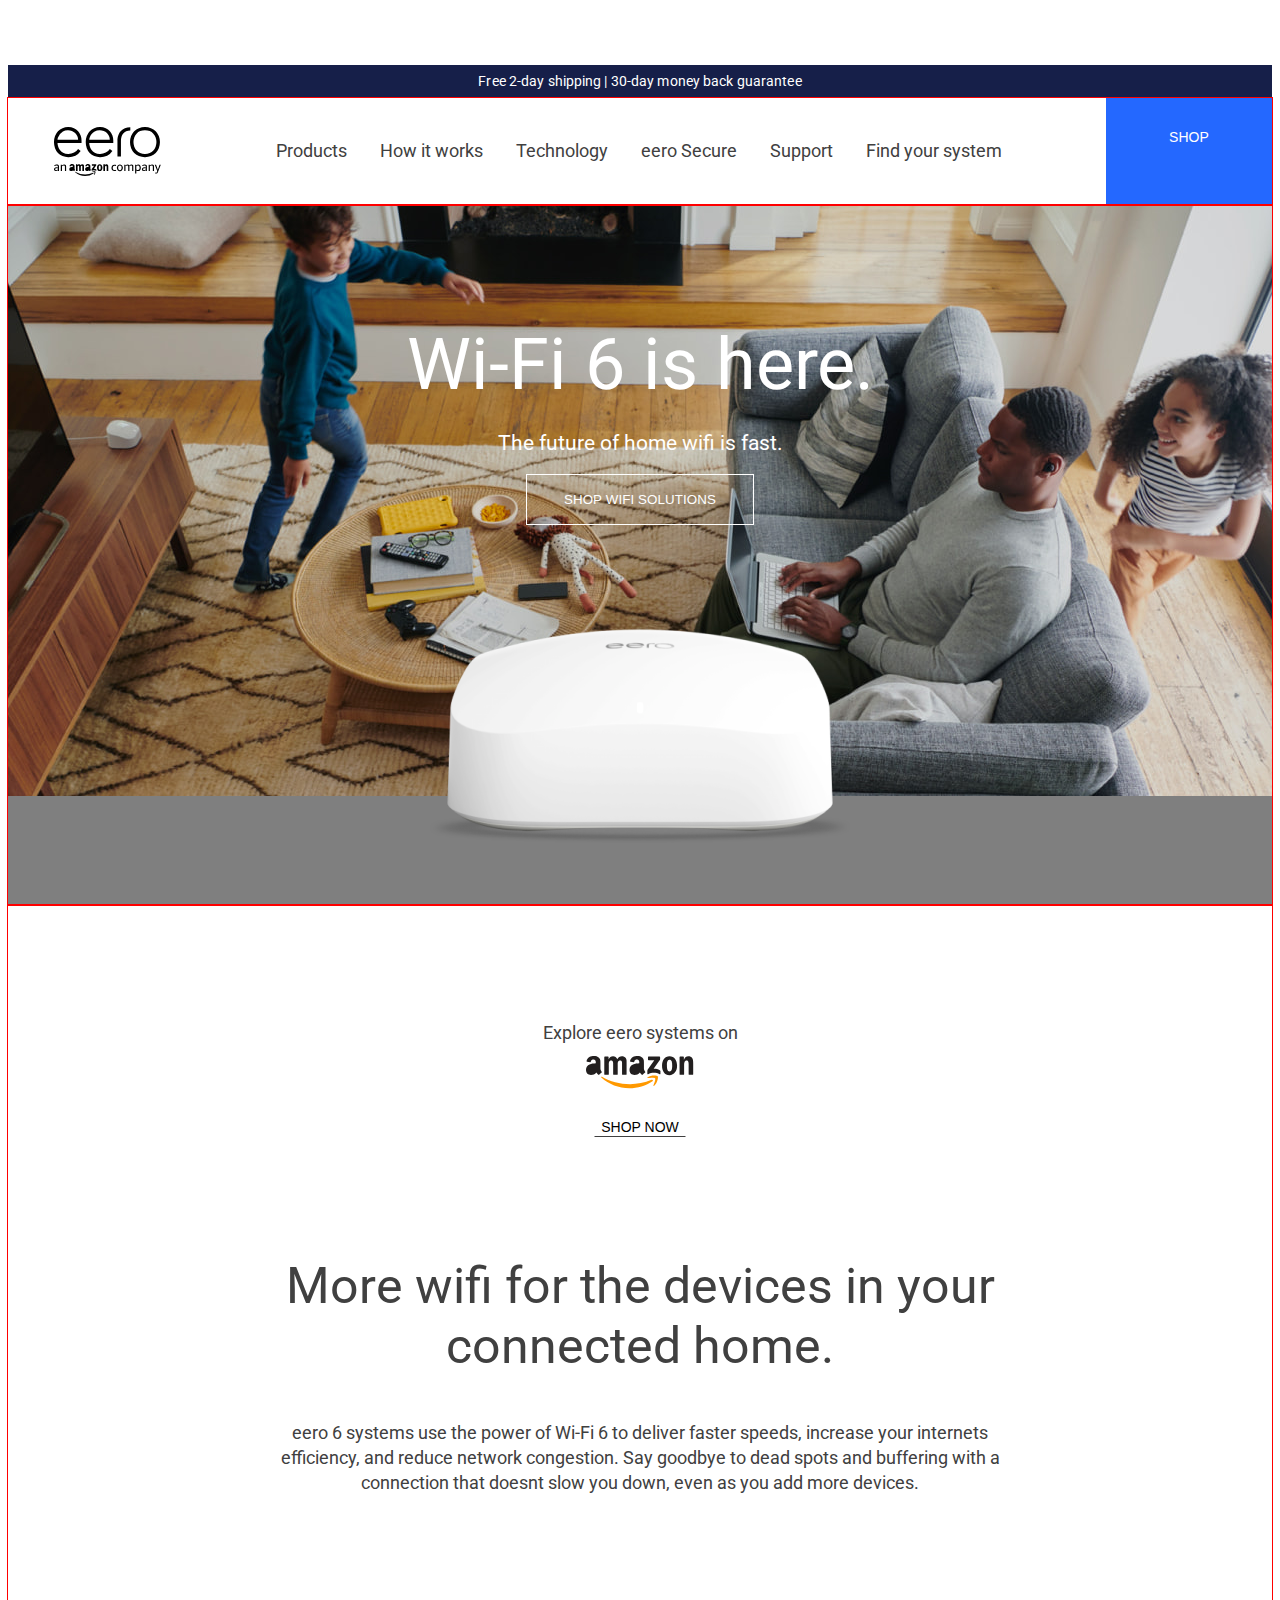
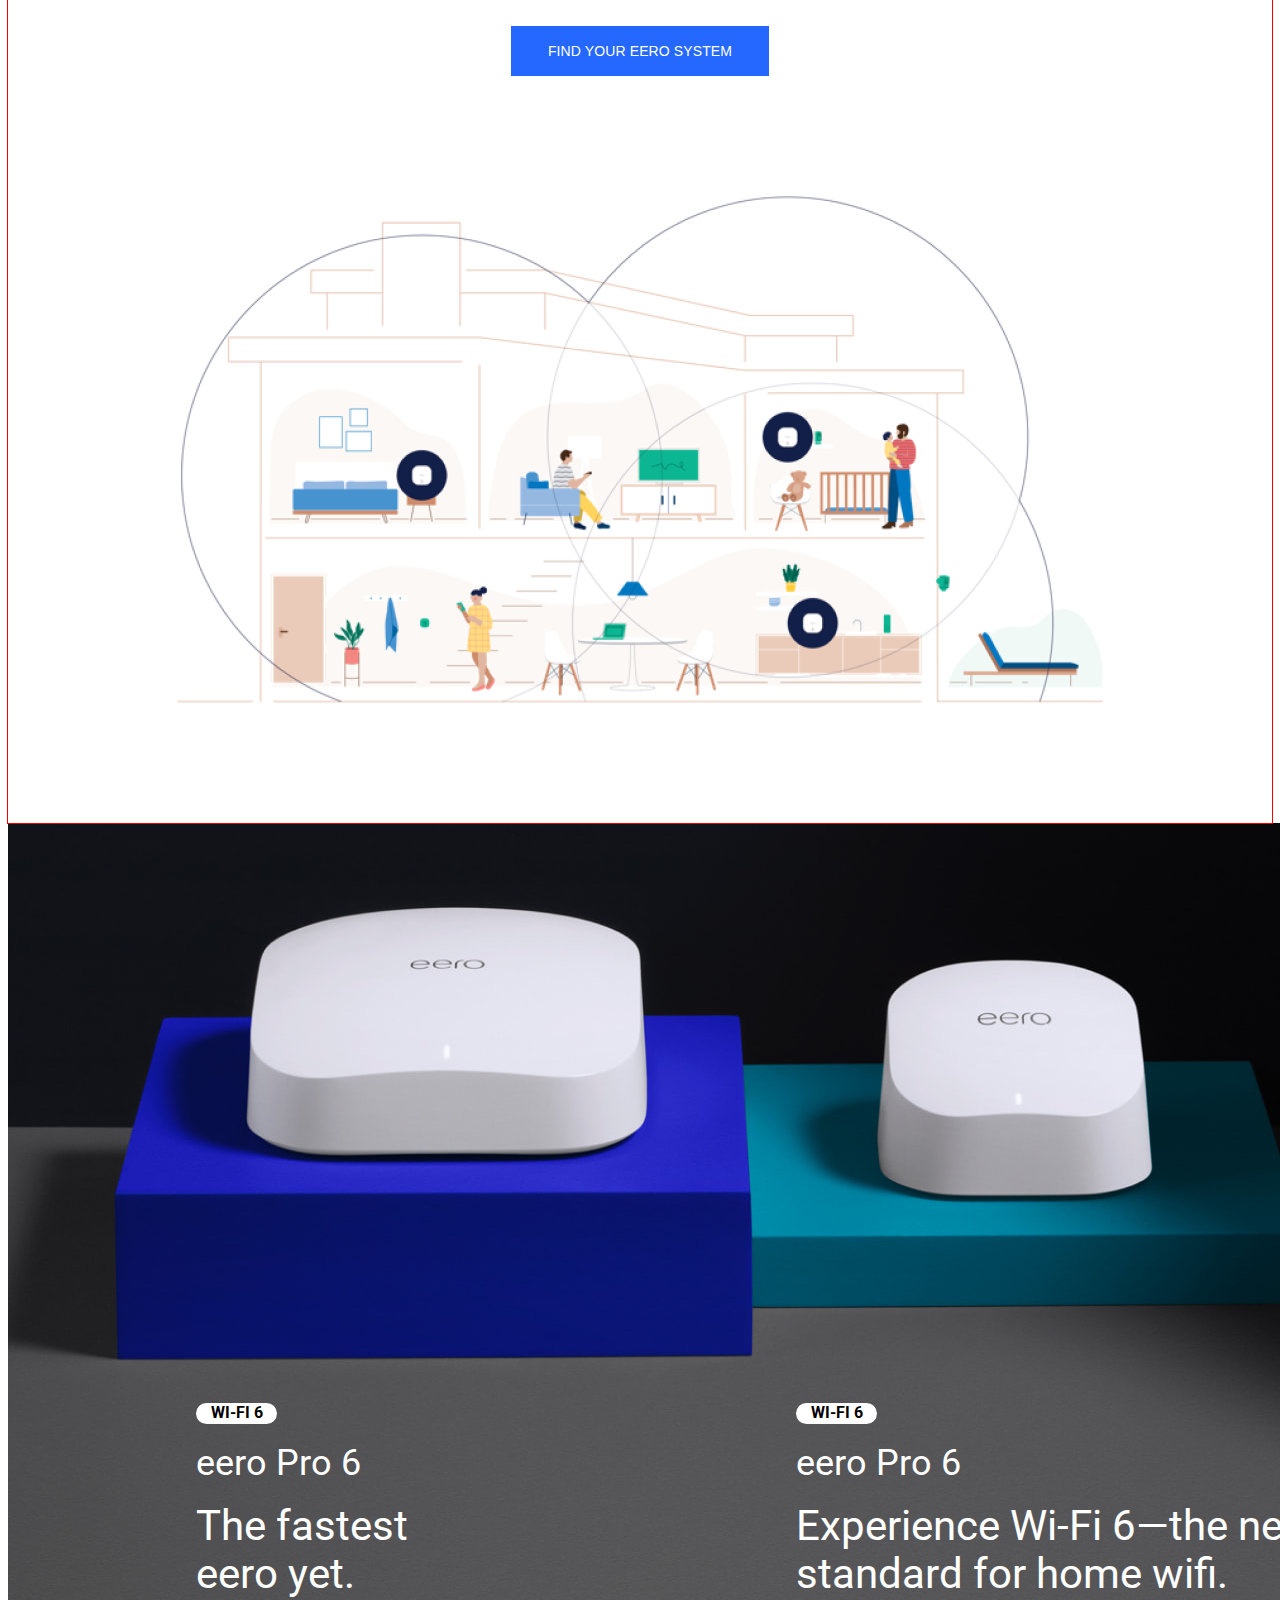
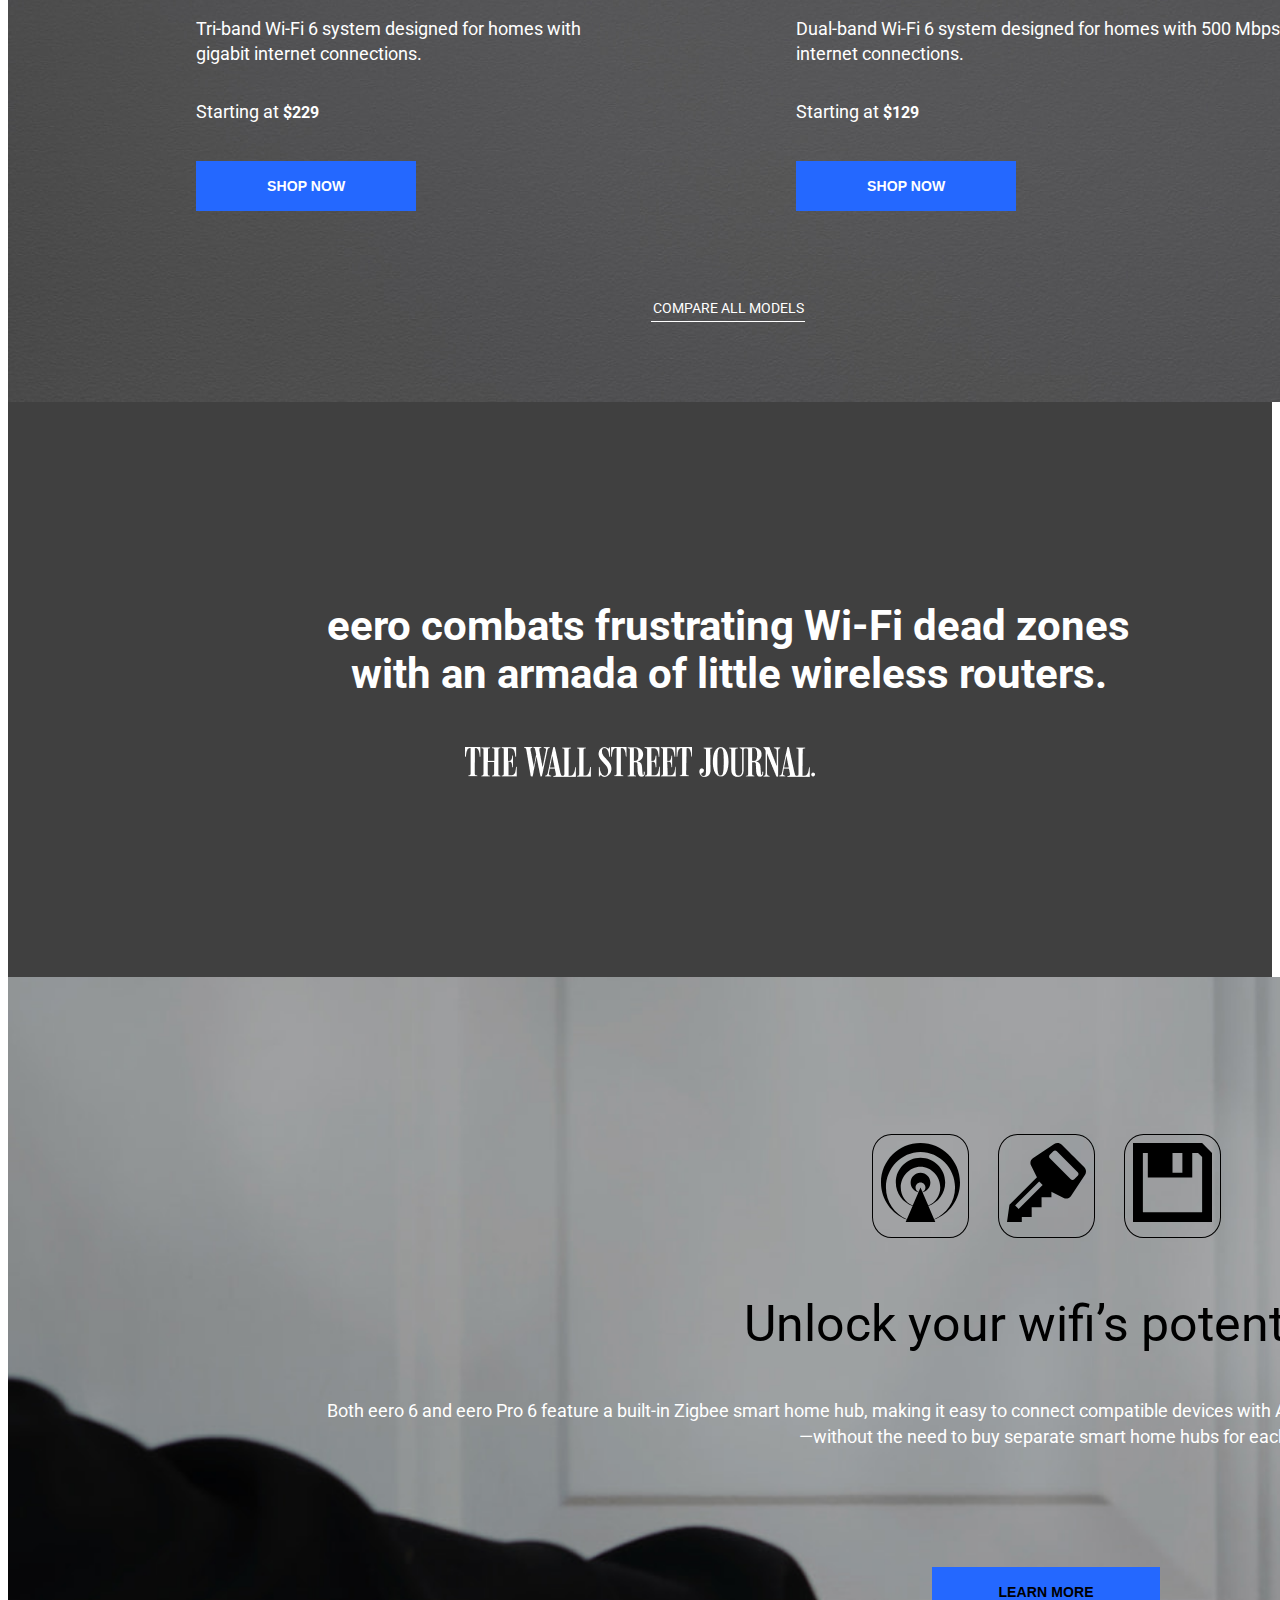
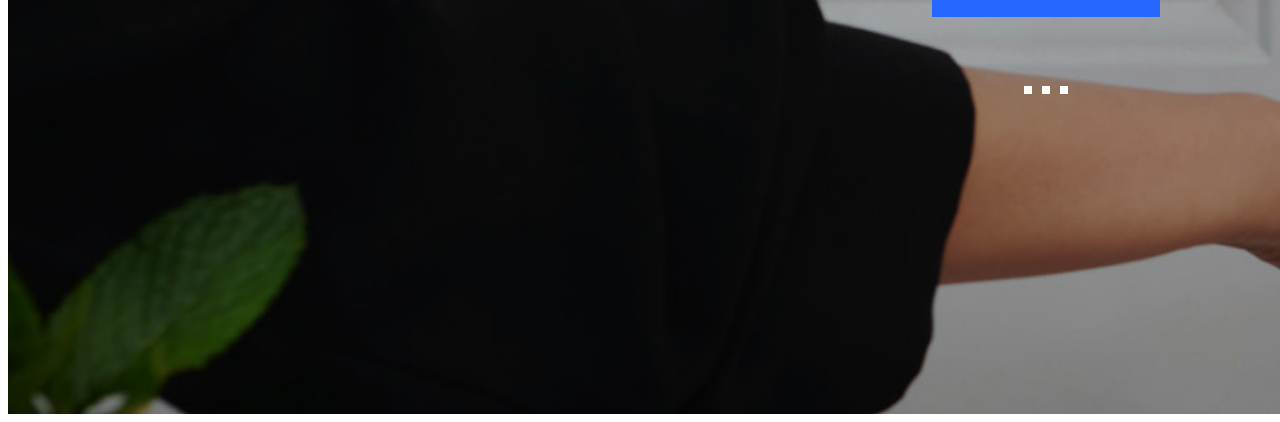
==== index.html @ b35af9f3 "save" ====
<!DOCTYPE html>
<html lang="en">
  <head>
    <meta charset="UTF-8" />
    <meta http-equiv="X-UA-Compatible" content="IE=edge" />
    <meta name="viewport" content="width=device-width, initial-scale=1.0" />
    <link rel="preconnect" href="https://fonts.googleapis.com" />
    <link rel="preconnect" href="https://fonts.gstatic.com" crossorigin />
    <link
      href="https://fonts.googleapis.com/css2?family=PT+Sans+Narrow&family=Roboto:wght@400;700&display=swap"
      rel="stylesheet"
    />
    <link
      rel="stylesheet"
      href="https://cdnjs.cloudflare.com/ajax/libs/modern-normalize/1.1.0/modern-normalize.min.css"
      integrity="sha512-wpPYUAdjBVSE4KJnH1VR1HeZfpl1ub8YT/NKx4PuQ5NmX2tKuGu6U/JRp5y+Y8XG2tV+wKQpNHVUX03MfMFn9Q=="
      crossorigin="anonymous"
      referrerpolicy="no-referrer"
    />
    <link rel="stylesheet" type="text/css" href="./css/styles.css" />
    <title>Amazon</title>
  </head>
  <body>
    <header>
      <p class="header-text">
        Free 2-day shipping | 30-day money back guarantee
      </p>
      <section class="section">
        <div class="header-container container">
          <a class="eero" href="./index.html" aria-label="logo">
            <svg class="logo" width="107" height="49">
              <use href="./img/sprite.svg#logo"></use>
            </svg>
          </a>
          <ul class="header-list list">
            <li class="header-item">Products</li>
            <li class="header-item">How it works</li>
            <li class="header-item">Technology</li>
            <li class="header-item">eero Secure</li>
            <li class="header-item">Support</li>
            <li class="header-item">Find your system</li>
          </ul>
          <button class="button" type="button">
            <a class="shop-link" href="">SHOP</a>
          </button>
        </div>
      </section>
    </header>
    <main>
      <section class="section">
        <div class="hero-container container">
          <h1 class="hero-text">Wi-Fi 6 is here.</h1>
          <p class="hero-sacond-text">The future of home wifi is fast.</p>
          <button class="hero-btn" type="button">SHOP WIFI SOLUTIONS</button>
        </div>
      </section>
      <section>
        <div class="section-two container">
          <p class="section-two-text">Explore eero systems on</p>
          <svg class="logo-color" width="108" height="33">
            <use href="./img/sprite.svg#logo-color"></use>
          </svg>
          <button class="btn-shop" type="button">SHOP NOW</button>
          <h2 class="section-two-more">
            More wifi for the devices in your connected home.
          </h2>
          <p class="eero-text">
            eero 6 systems use the power of Wi-Fi 6 to deliver faster speeds,
            increase your internets efficiency, and reduce network congestion.
            Say goodbye to dead spots and buffering with a connection that
            doesnt slow you down, even as you add more devices.
          </p>
          <button type="button" class="btn-find">Find your eero system</button>
          <img
            class="img"
            src="./img/bacground2.png"
            alt="картика"
            width="928"
            height="747"
          />
        </div>
      </section>
      <section class="router">
        <div class="my-div">
          <div class="div-one">
            <p class="text-wifi">Wi-Fi 6</p>
            <p class="text-eero">eero Pro 6</p>
            <p class="text-fastes">The fastest</br> eero yet.</p>
            <p class="text-dual">
              Tri-band Wi-Fi 6 system designed for homes with gigabit internet
              connections.
            </p>
            <p class="text-starting">Starting at <span class="span">$229</span></p>
            <button class="shop-btn" type="button">SHOP NOW</button>
          </div>
          <div class="div-two">
            <p class="text-wifi">Wi-Fi 6</p>
            <p class="text-eero">eero Pro 6</p>
            <p class="text-fastes">
              Experience Wi-Fi 6—the new standard for home wifi.
            </p>
            <p class="text-dual">
              Dual-band Wi-Fi 6 system designed for homes with 500 Mbps internet
              connections.
            </p>
            <p class="text-starting">Starting at <span class="span">$129</span></p>
            <button class="shop-btn" type="button">SHOP NOW</button>
          </div>
        </div>
        <p class="text-bot">Compare All Models</p>
      </section>
      <section class="section-thre">
        <h3 class="h3-text">eero combats frustrating Wi-Fi dead zones with an armada of little wireless routers.</h3>
      <img class="vector" src="./img/icon/Vector.png" alt="vector" width="350" height="30">
      </section>
      <section class="hand">
         <ul class="hand-list list">
           <li class="hand-link"><a class="hand-item" href="" aria-label="logo">
            <svg class="hand-logo" width="79" height="79">
              <use href="./img/sprite.svg#lamp"></use>
            </svg>
          </a></li>
           <li class="hand-link"> <a class="hand-item" href="" aria-label="logo">
            <svg class="hand-logo" width="79" height="79">
              <use href="./img/sprite.svg#key"></use>
            </svg>
          </a></li>
           <li class="hand-link"> <a class="hand-item" href="" aria-label="logo">
            <svg class="hand-logo" width="79" height="79">
              <use href="./img/sprite.svg#phon"></use>
            </svg>
          </a></li>
         </ul>
        <h2 class="hand-h2">Unlock your wifi’s potential.</h2>
        <p class="hand-p">Both eero 6 and eero Pro 6 feature a built-in Zigbee smart home hub, making it easy to connect compatible devices with Alexa. So you can control certain lights, locks, plugs, and more—without the need to buy separate smart home hubs for each.</p>
     <button class="hand-btn" type="button">Learn More</button>
     <ul class="list list-bottom">
       <li class="link-bottom"></li>
       <li class="link-bottom"></li>
       <li class="link-bottom"></li>
     </ul>
      </section>
    </main>
    <footer></footer>
  </body>
</html>
---- css/styles.css ----
:root {
  --main-color: #161f49;
  --main-text: #404040;
  --sacondary-bg-color: #7f7f7f;
  --sacondary-text: #ffffff;
  --but-color: #2468ff;
  --text-color: #000000;
}
.visually-hidden {
  position: absolute;
  white-space: nowrap;
  width: 1px;
  height: 1px;
  overflow: hidden;
  border: 0;
  padding: 0;
  clip: rect(0 0 0 0);
  clip-path: inset(50%);
  margin: -1px;
}
body {
  font-family: "Roboto", sans-serif;
  font-style: normal;
  font-size: 18px;
  line-height: 1.38;
  color: var(--main-text);
}
h1,
h2,
h3,
h4,
h5,
h6,
p {
  margin: 0;
}
img {
  display: block;
}
.list {
  margin: 0;
  padding-left: 0;
  list-style: none;
  display: flex;
}
.container {
  outline: 1px solid red;
  width: auto;
  margin-left: auto;
  margin-right: auto;
}
a {
  text-decoration: none;
  color: inherit;
}
/* HEADER */
header {
  margin-top: 65px;
}
.header-text {
  font-size: 14px;
  line-height: 1.64;
  text-align: center;
  letter-spacing: 0.10998px;
  background: var(--main-color);
  color: var(--sacondary-text);
  padding-top: 5px;
  padding-bottom: 5px;
}
.header-container {
  display: flex;
  align-items: center;
  justify-content: space-between;
  padding-left: 36px;
}
.eero {
  display: flex;
  color: var(--text-color);
  height: 80px;
  align-items: center;
  padding-left: 10px;
  padding-right: 10px;
}
.logo {
  fill: currentColor;
}
.eero:hover .logo {
  color: var(--sacondary-text);
}
.eero:hover {
  background-color: var(--main-color);
}
.header-item:not(:last-child) {
  margin-right: 33px;
}
.button {
  color: var(--sacondary-text);
  font-size: 14px;
  line-height: 1.79;
  text-align: center;
  letter-spacing: 0.10998px;
  text-transform: uppercase;
  background-color: var(--but-color);
  padding: 0;
  border: none;
}
.shop-link {
  display: block;
  height: 80px;
  width: 166px;
  padding-top: 27px;
}

/* MAIN HERO */
.hero-container {
  background-color: var(--sacondary-bg-color);
  height: 700px;
  background-image: url(../img/router.png), url(../img/Rectangle.jpg);
  background-repeat: no-repeat;
  margin-left: auto;
  margin-right: auto;
  background-position: bottom, top;
  display: block;
  text-align: center;
}

.hero-sacond-text {
  font-size: 21px;
  line-height: 1.38;
  color: var(--sacondary-text);
  margin-bottom: 16px;
}
.hero-text {
  font-size: 72px;
  font-weight: 400;
  line-height: 1.11;
  color: var(--sacondary-text);
  padding-top: 120px;
  margin-bottom: 24px;
}
.hero-btn {
  color: var(--sacondary-text);
  background-color: transparent;
  padding: 18px 37px;
  line-height: 1;
  letter-spacing: 0.11px;
  border: 1px solid var(--sacondary-text);
  margin-left: auto;
  margin-right: auto;
  cursor: pointer;
}
.section-two-text {
  line-height: 1.15;
  text-align: center;
  padding-top: 118px;
  margin-left: auto;
  margin-right: auto;
  margin-bottom: 12px;
}
.logo-color {
  margin-bottom: 12px;
  display: block;
  margin-left: auto;
  margin-right: auto;
  margin-bottom: 28px;
}
.btn-shop {
  font-size: 14px;
  line-height: 1.15;
  text-align: center;
  text-transform: uppercase;
  background-color: transparent;
  border-top: 1px solid var(--sacondary-text);
  border-bottom: 1px solid var(--main-text);
  border-right: 1px solid var(--sacondary-text);
  border-left: 1px solid var(--sacondary-text);
  margin-left: auto;
  margin-right: auto;
  display: block;
  margin-bottom: 119px;
}
.section-two-more {
  font-weight: 400;
  font-size: 50px;
  line-height: 1.2;
  text-align: center;
  width: 729px;
  margin-left: auto;
  margin-right: auto;
  text-align: center;
  margin-bottom: 44px;
}
.eero-text {
  height: 76px;
  font-weight: 400;
  font-size: 18px;
  line-height: 1.4;
  text-align: center;
  margin-left: auto;
  margin-right: auto;
  width: 736px;
  margin-bottom: 130px;
}
.btn-find {
  font-weight: 400;
  font-size: 14px;
  line-height: 1;
  letter-spacing: 0.11px;
  text-transform: uppercase;
  margin-left: auto;
  margin-right: auto;
  display: block;
  color: var(--sacondary-text);
  background-color: var(--but-color);
  border: none;
  padding: 18px 37px;
  cursor: pointer;
}
.img {
  margin-left: auto;
  margin-right: auto;
}
.router {
  background-image: url(../img/bacground3.jpg);
  width: 1440px;
  height: 1179px;
}
.text-bot {
  font-style: normal;
  font-weight: 400;
  font-size: 14px;
  line-height: 1.15;
  text-align: center;
  text-transform: uppercase;
  color: var(--sacondary-text);
  border-bottom: 1px solid var(--sacondary-text);
  width: 154px;
  margin-left: auto;
  margin-right: auto;
  padding-bottom: 5px;
  padding-top: 89px;
}
.text-wifi {
  color: var(--text-color);
  font-style: normal;
  font-weight: 700;
  font-size: 16px;
  line-height: 1.31;
  text-transform: uppercase;
  background-color: var(--sacondary-text);
  width: 81px;
  height: 21px;
  border-radius: 18px;
  text-align: center;
  margin-bottom: 18px;
}
.text-eero {
  color: var(--sacondary-text);
  font-style: normal;
  font-size: 36px;
  line-height: 1.22;
  margin-bottom: 16px;
}
.text-fastes {
  color: var(--sacondary-text);
  font-style: normal;
  font-weight: 400;
  font-size: 42px;
  line-height: 1.14;
  margin-bottom: 20px;
}
.text-starting {
  font-style: normal;
  color: var(--sacondary-text);
  font-size: 18px;
  line-height: 1.38;
  margin-bottom: 36px;
}
.text-dual {
  font-style: normal;
  color: var(--sacondary-text);
  font-size: 18px;
  line-height: 1.38;
  margin-bottom: 33px;
}
.shop-btn {
  color: var(--sacondary-text);
  font-style: normal;
  font-weight: 700;
  font-size: 14px;
  line-height: 1;
  text-align: center;
  letter-spacing: 0.11px;
  text-transform: uppercase;
  background-color: var(--but-color);
  padding: 18px 71px;
  border: none;
}
.my-div {
  display: flex;
  padding-top: 580px;
}
.div-one {
  width: 400px;
  margin-left: 188px;
}
.div-two {
  width: 542px;
  margin-left: 200px;
}
.span {
  font-weight: 700;
  font-size: 16px;
  line-height: 1, 58;
}
.section-thre {
  background-color: var(--main-text);
  padding: 200px 309px;
}
.h3-text {
  color: var(--sacondary-text);
  font-style: normal;
  font-weight: 700;
  font-size: 42px;
  line-height: 1.14;
  text-align: center;
  margin-bottom: 50px;
  width: 823px;
  margin-left: auto;
  margin-right: auto;
}
.vector {
  margin-left: auto;
  margin-right: auto;
}
.hand {
  background-image: url(../img/hand.jpg);
  width: 1440px;
  height: 800px;
  background-position: center;
  background-repeat: no-repeat;
  background-size: cover;
  margin-left: auto;
  margin-right: auto;
  padding: 157px 318px 80px 318px;
}
.hand-item {
  display: block;
  color: var(--text-color);
  border: 1px solid var(--text-color);
  padding: 8px;
  border-radius: 20%;
}
.hand-logo {
  fill: currentColor;
}
.hand-item:hover .hand-logo {
  color: var(--sacondary-text);
}
.hand-item:hover {
  border-color: var(--sacondary-text);
}

.hand-link:not(:last-child) {
  margin-right: 29px;
}
.hand-list {
  justify-content: center;
  margin-bottom: 56px;
}
.hand-h2 {
  color: var(--text-color);
  font-weight: 400;
  font-size: 50px;
  line-height: 1.2;
  text-align: center;
  margin-bottom: 44px;
}
.hand-p {
  font-weight: 400;
  font-size: 18px;
  line-height: 1.4;
  text-align: center;
  color: var(--sacondary-text);
  margin-bottom: 118px;
}
.hand-btn {
  font-weight: 700;
  font-size: 14px;
  line-height: 1;
  text-align: center;
  letter-spacing: 0.11px;
  text-transform: uppercase;
  color: var(--text-color);
  background-color: var(--but-color);
  padding: 18px 66px;
  margin-left: auto;
  margin-right: auto;
  display: block;
  border: none;
  margin-bottom: 69px;
}
.link-bottom {
  display: block;

  width: 8px;
  height: 8px;
  background-color: var(--sacondary-text);
  margin-left: 0;
  padding: 0;
}
.link-bottom:not(:last-child) {
  margin-right: 10px;
}
.list-bottom {
  justify-content: center;
}
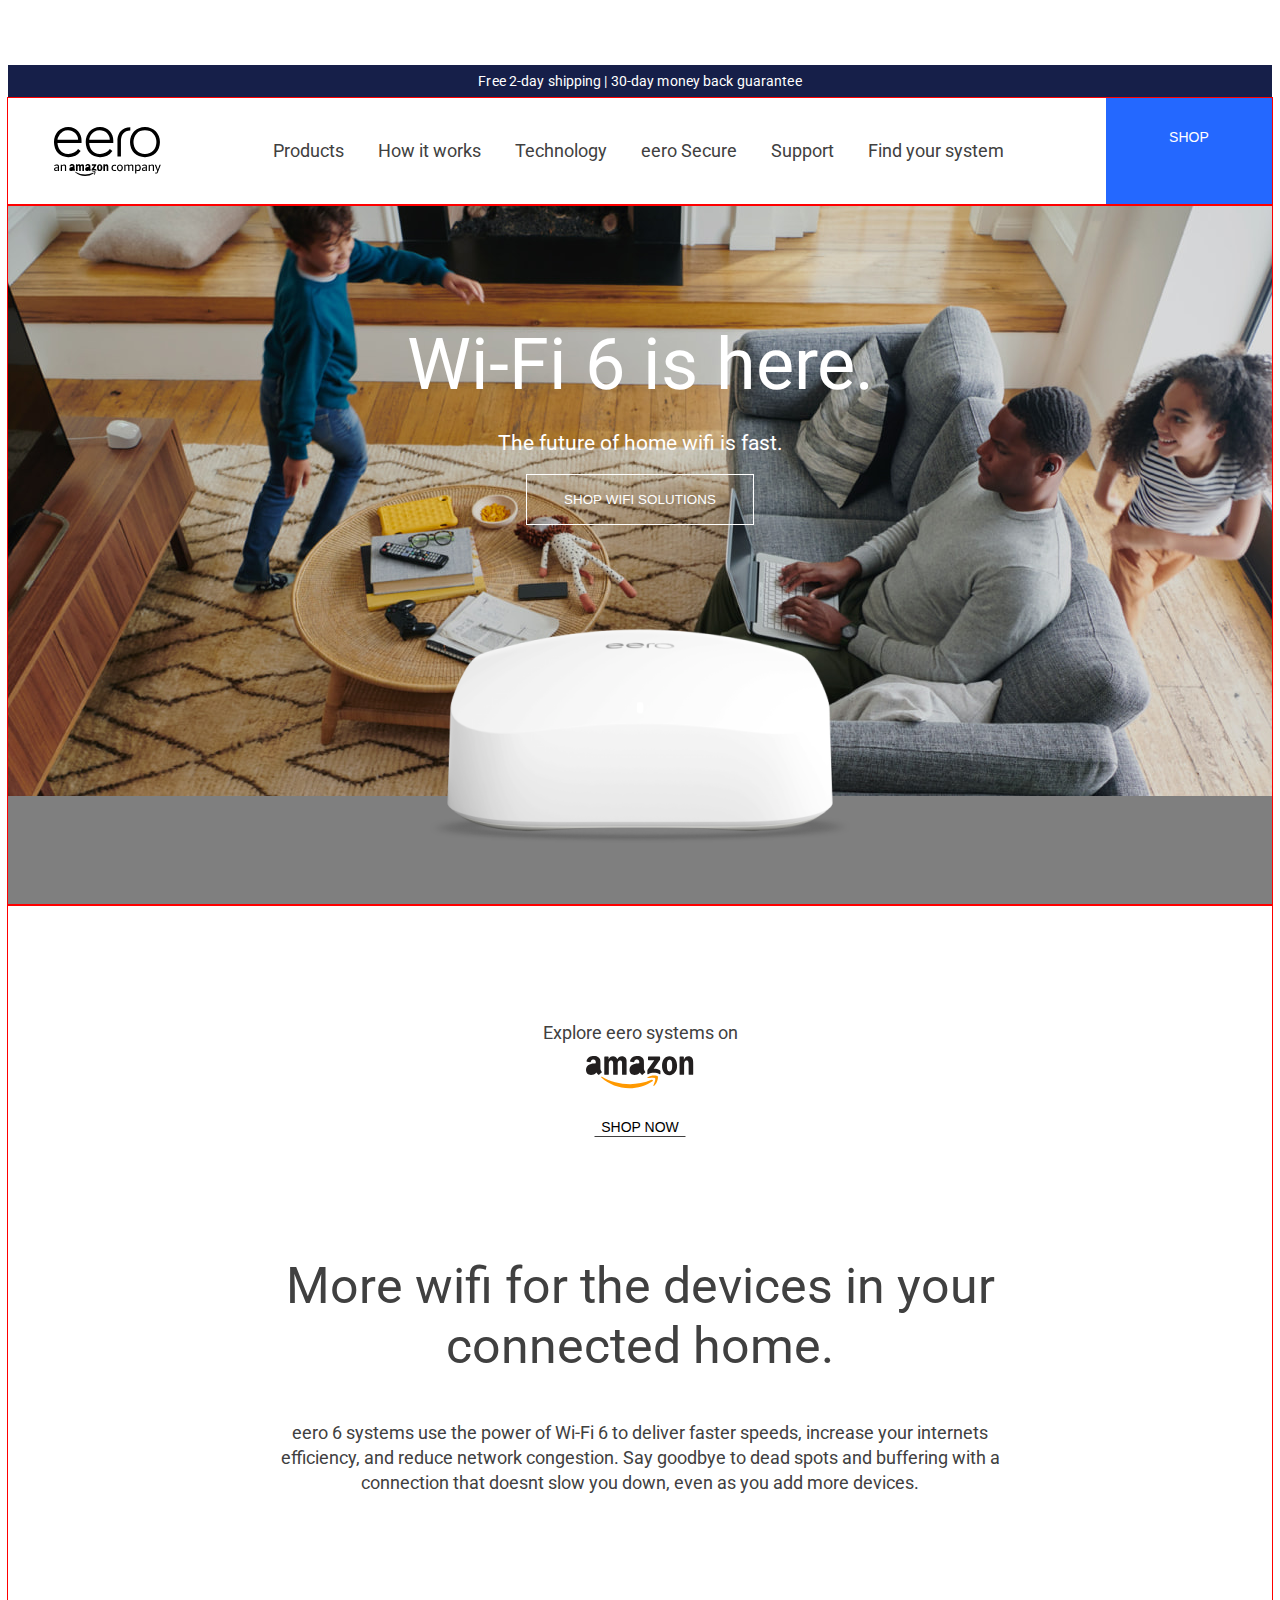
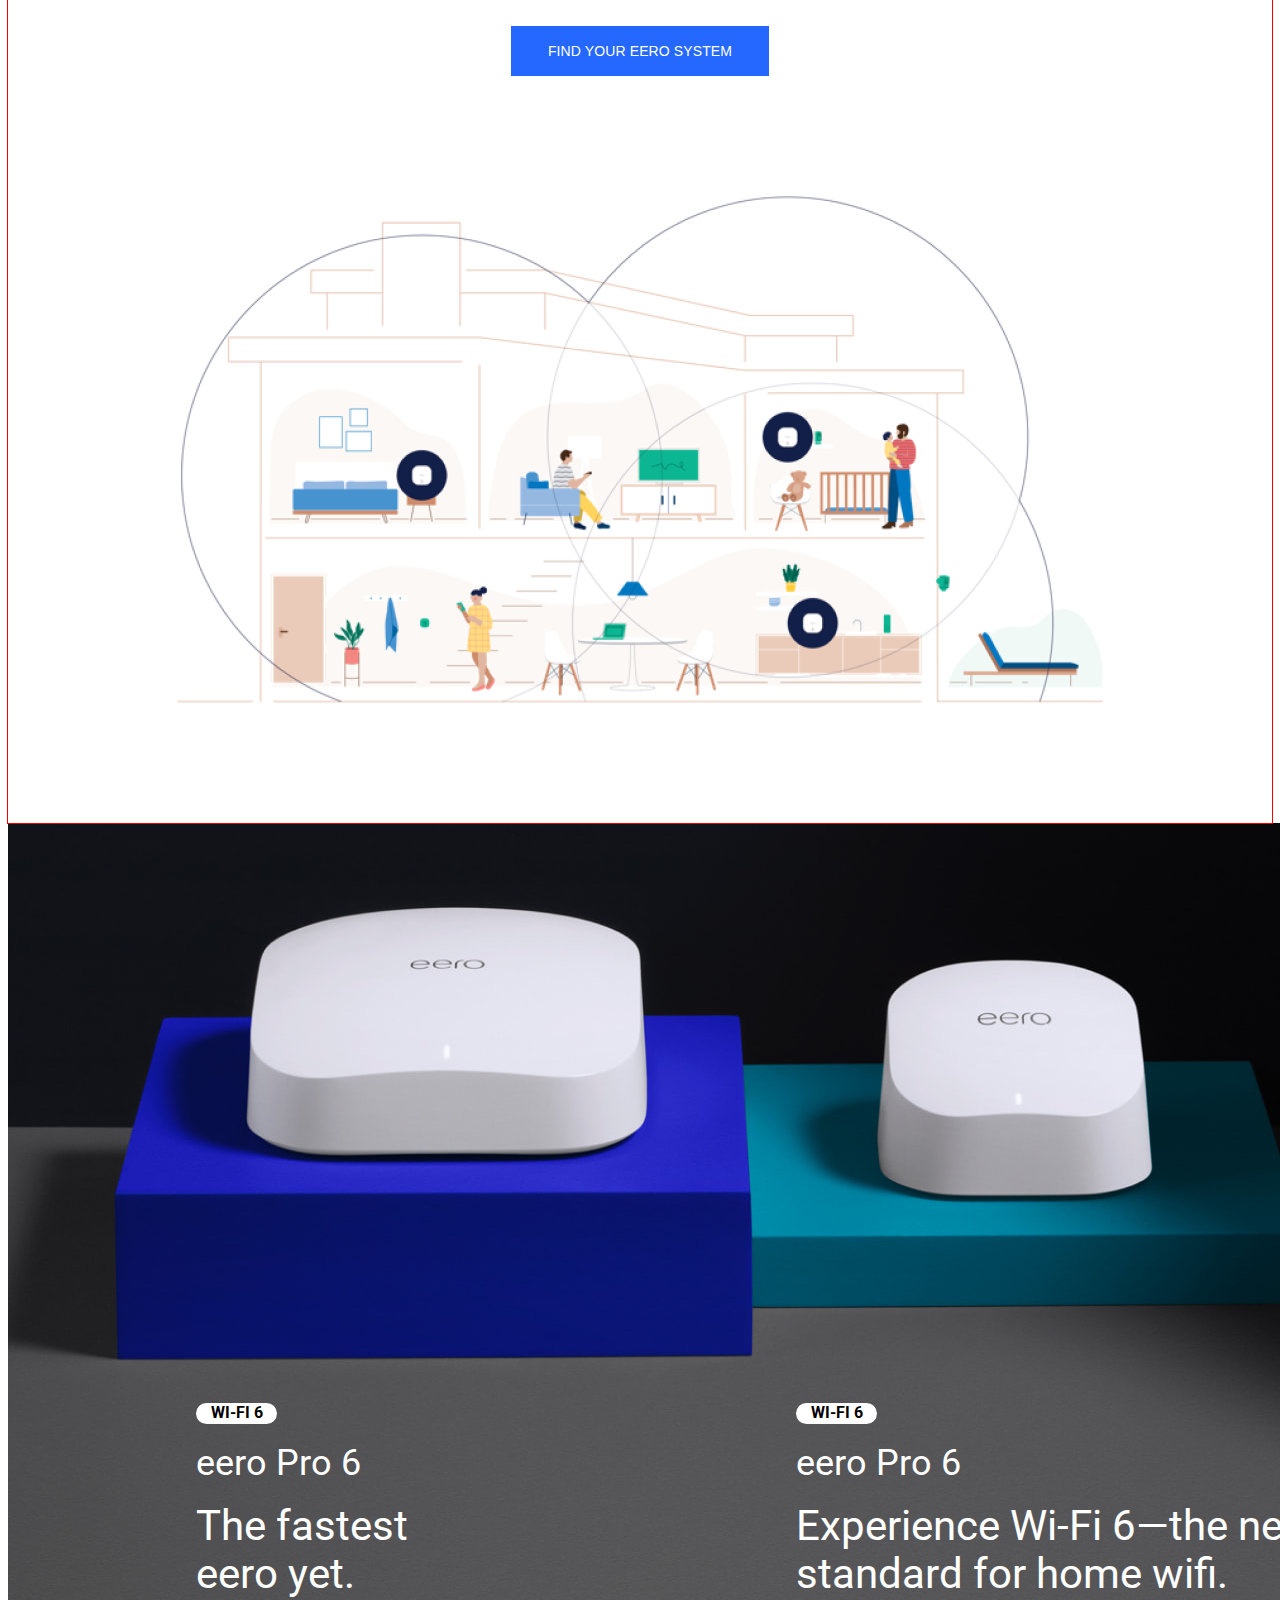
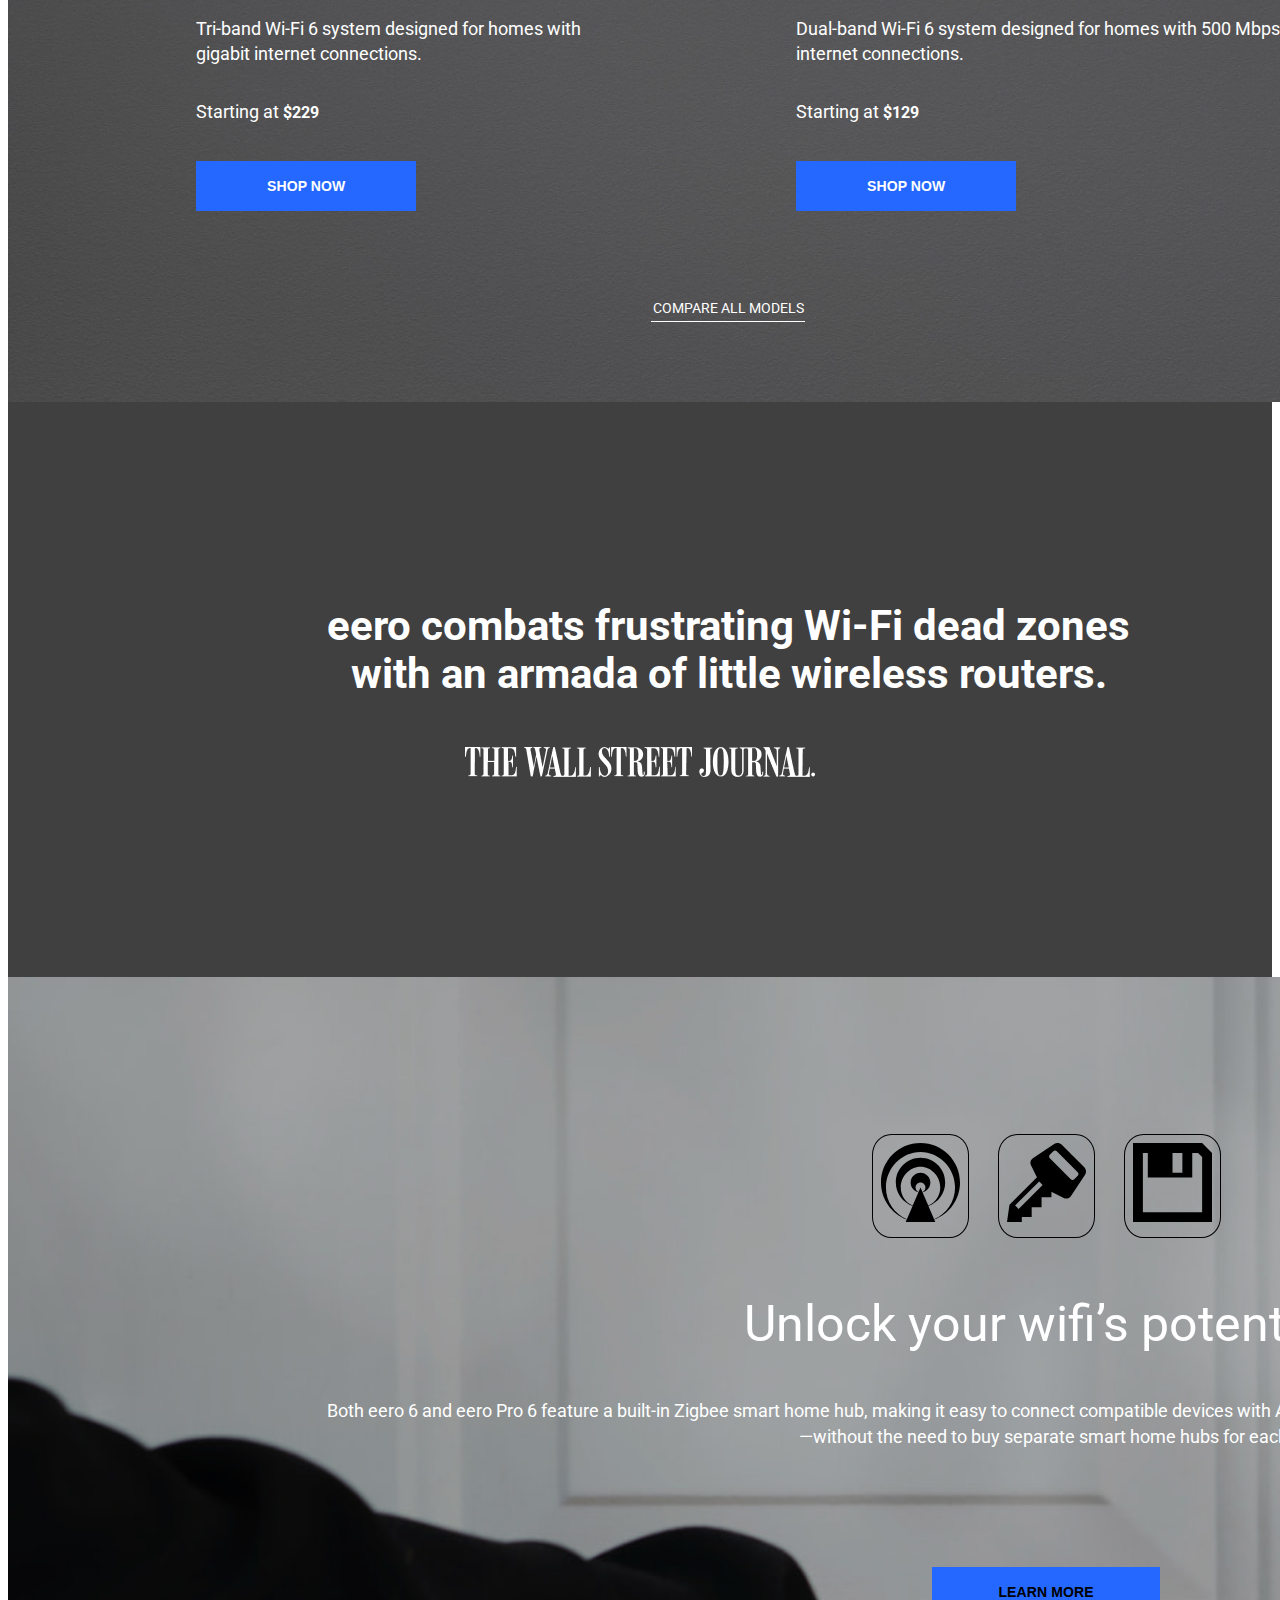
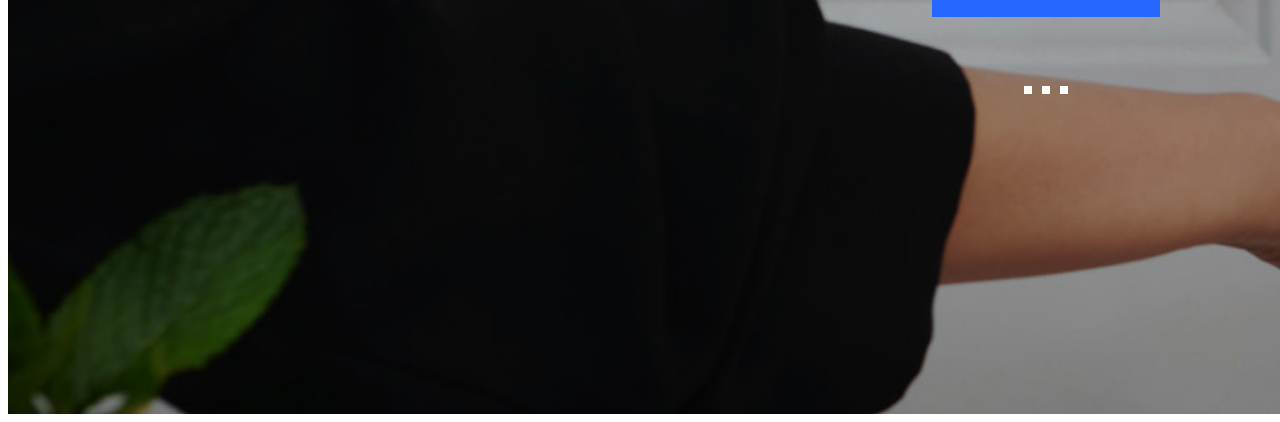
==== commit e2117e86: "save" ====
--- a/index.html
+++ b/index.html
@@ -33,12 +33,12 @@
             </svg>
           </a>
           <ul class="header-list list">
-            <li class="header-item">Products</li>
-            <li class="header-item">How it works</li>
-            <li class="header-item">Technology</li>
-            <li class="header-item">eero Secure</li>
-            <li class="header-item">Support</li>
-            <li class="header-item">Find your system</li>
+            <li class="header-item"><a class="header-link" href="">Products</a></li>
+            <li class="header-item"><a class="header-link" href="">How it works</a></li>
+            <li class="header-item"><a class="header-link" href="">Technology</a></li>
+            <li class="header-item"><a class="header-link" href="">eero Secure</a></li>
+            <li class="header-item"><a class="header-link" href="">Support</a></li>
+            <li class="header-item"><a class="header-link" href="">Find your system</a></li>
           </ul>
           <button class="button" type="button">
             <a class="shop-link" href="">SHOP</a>
--- a/css/styles.css
+++ b/css/styles.css
@@ -90,8 +90,19 @@
 .eero:hover {
   background-color: var(--main-color);
 }
-.header-item:not(:last-child) {
-  margin-right: 33px;
+
+.header-item:hover .header-link {
+  color: var(--but-color);
+}
+
+.header-link {
+  height: 80px;
+  display: flex;
+  text-decoration: none;
+  color: currentColor;
+  align-items: center;
+  padding-left: 17px;
+  padding-right: 17px;
 }
 .button {
   color: var(--sacondary-text);
@@ -148,6 +159,10 @@
   margin-left: auto;
   margin-right: auto;
   cursor: pointer;
+}
+.hero-btn:hover {
+  border: 3px solid var(--sacondary-text);
+  font-weight: 700;
 }
 .section-two-text {
   line-height: 1.15;
@@ -369,7 +384,7 @@
   margin-bottom: 56px;
 }
 .hand-h2 {
-  color: var(--text-color);
+  color: var(--sacondary-text);
   font-weight: 400;
   font-size: 50px;
   line-height: 1.2;
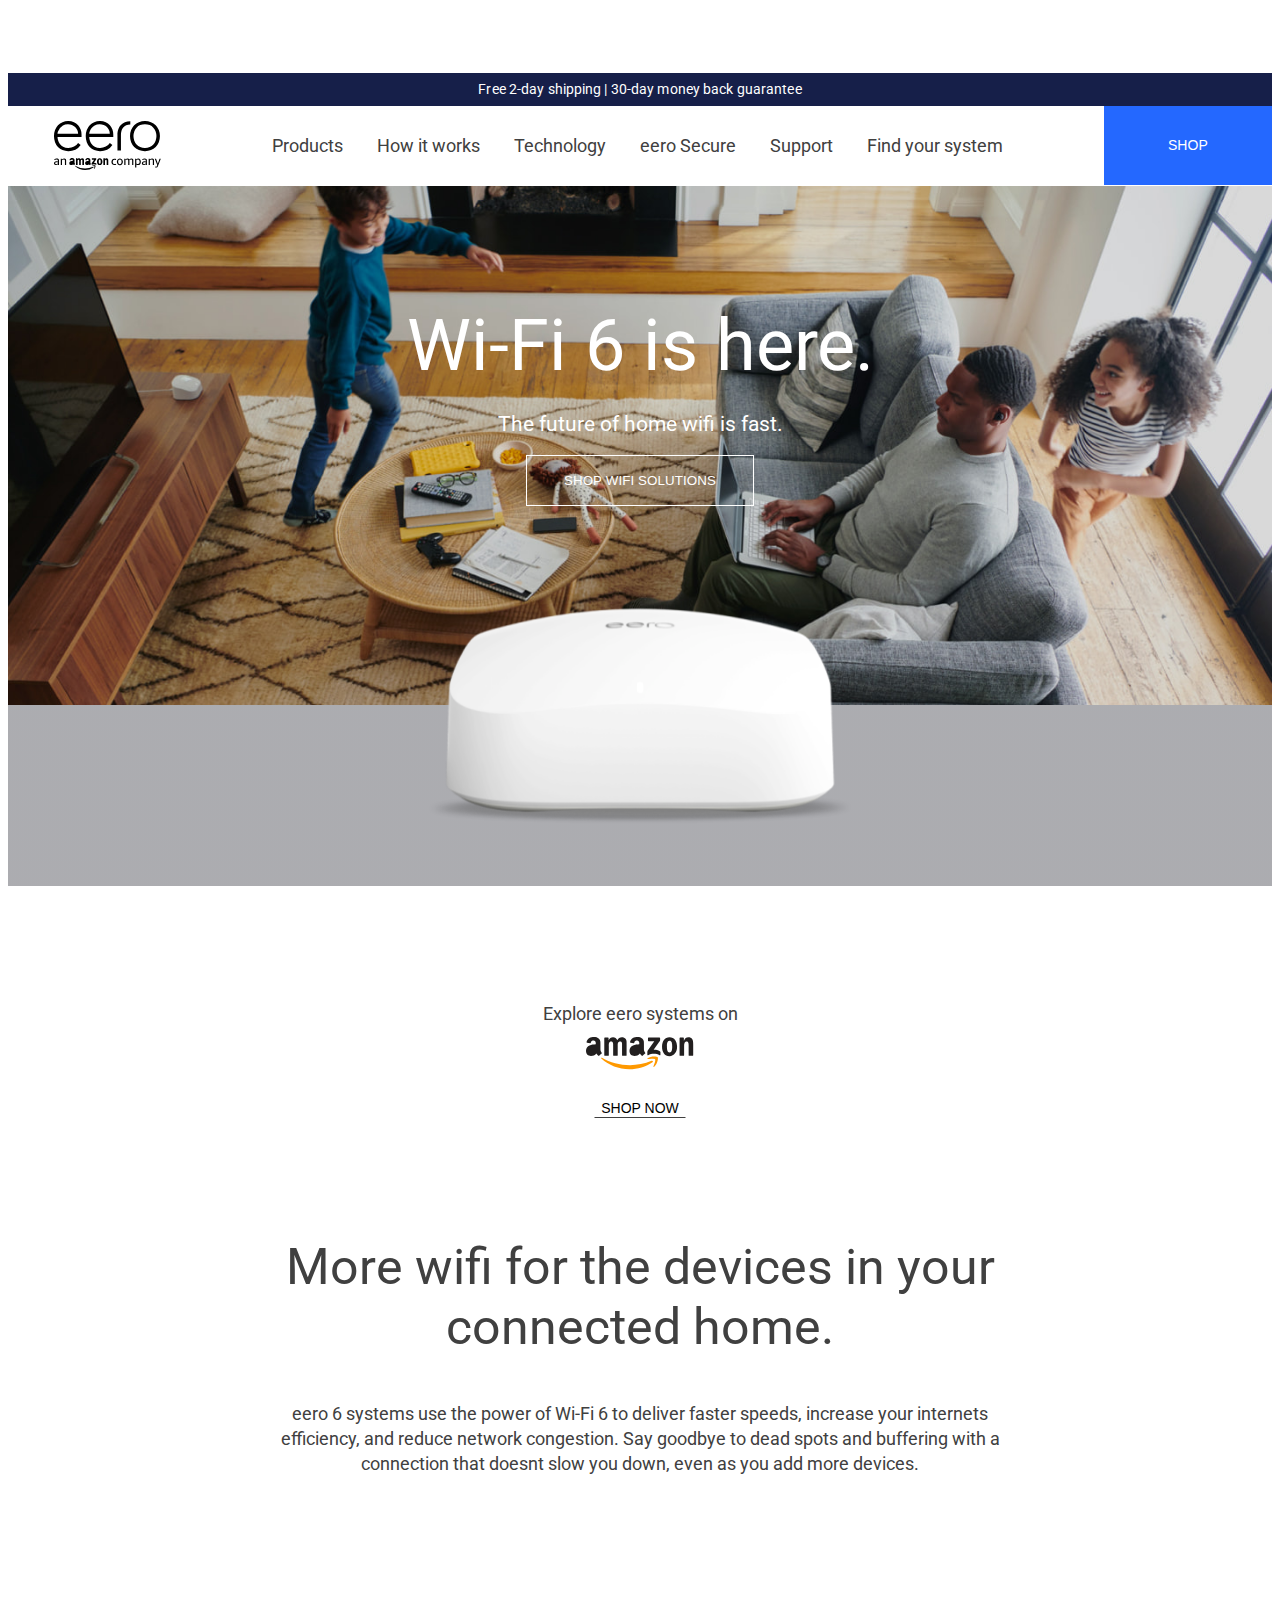
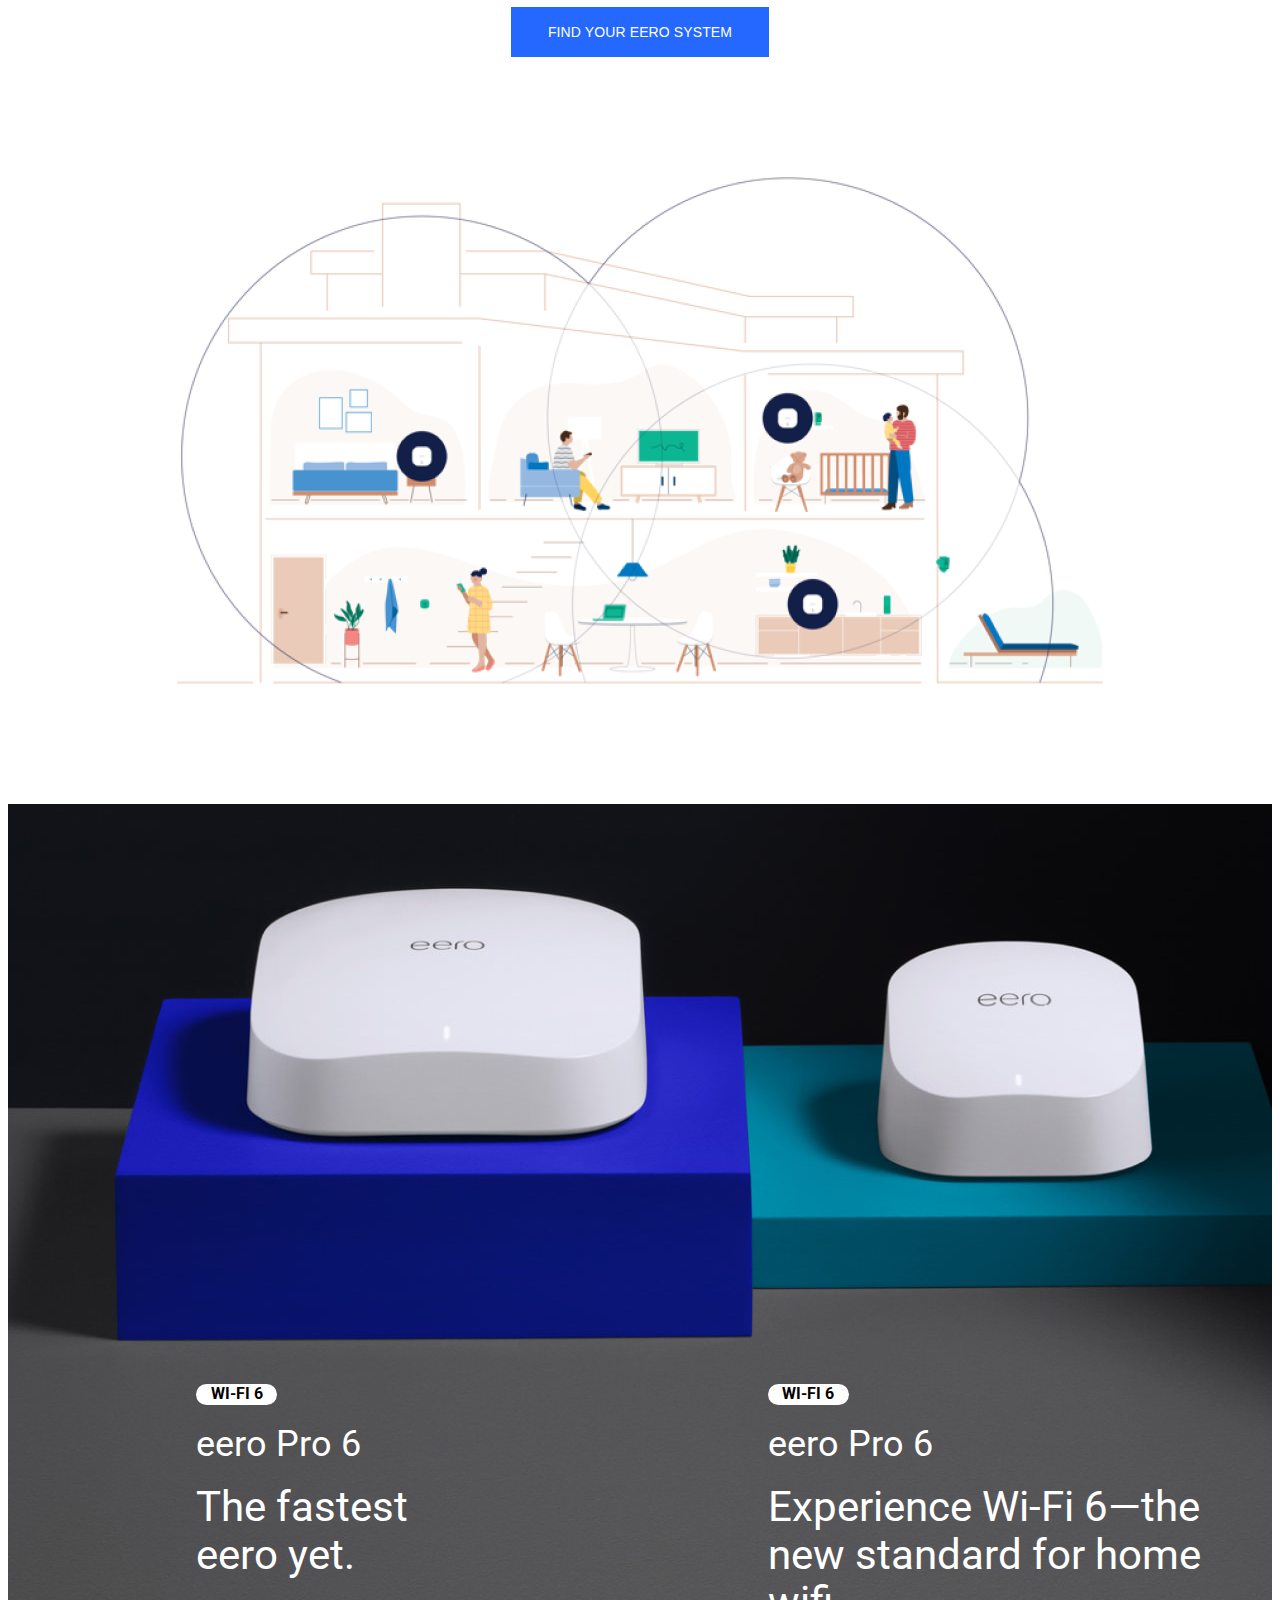
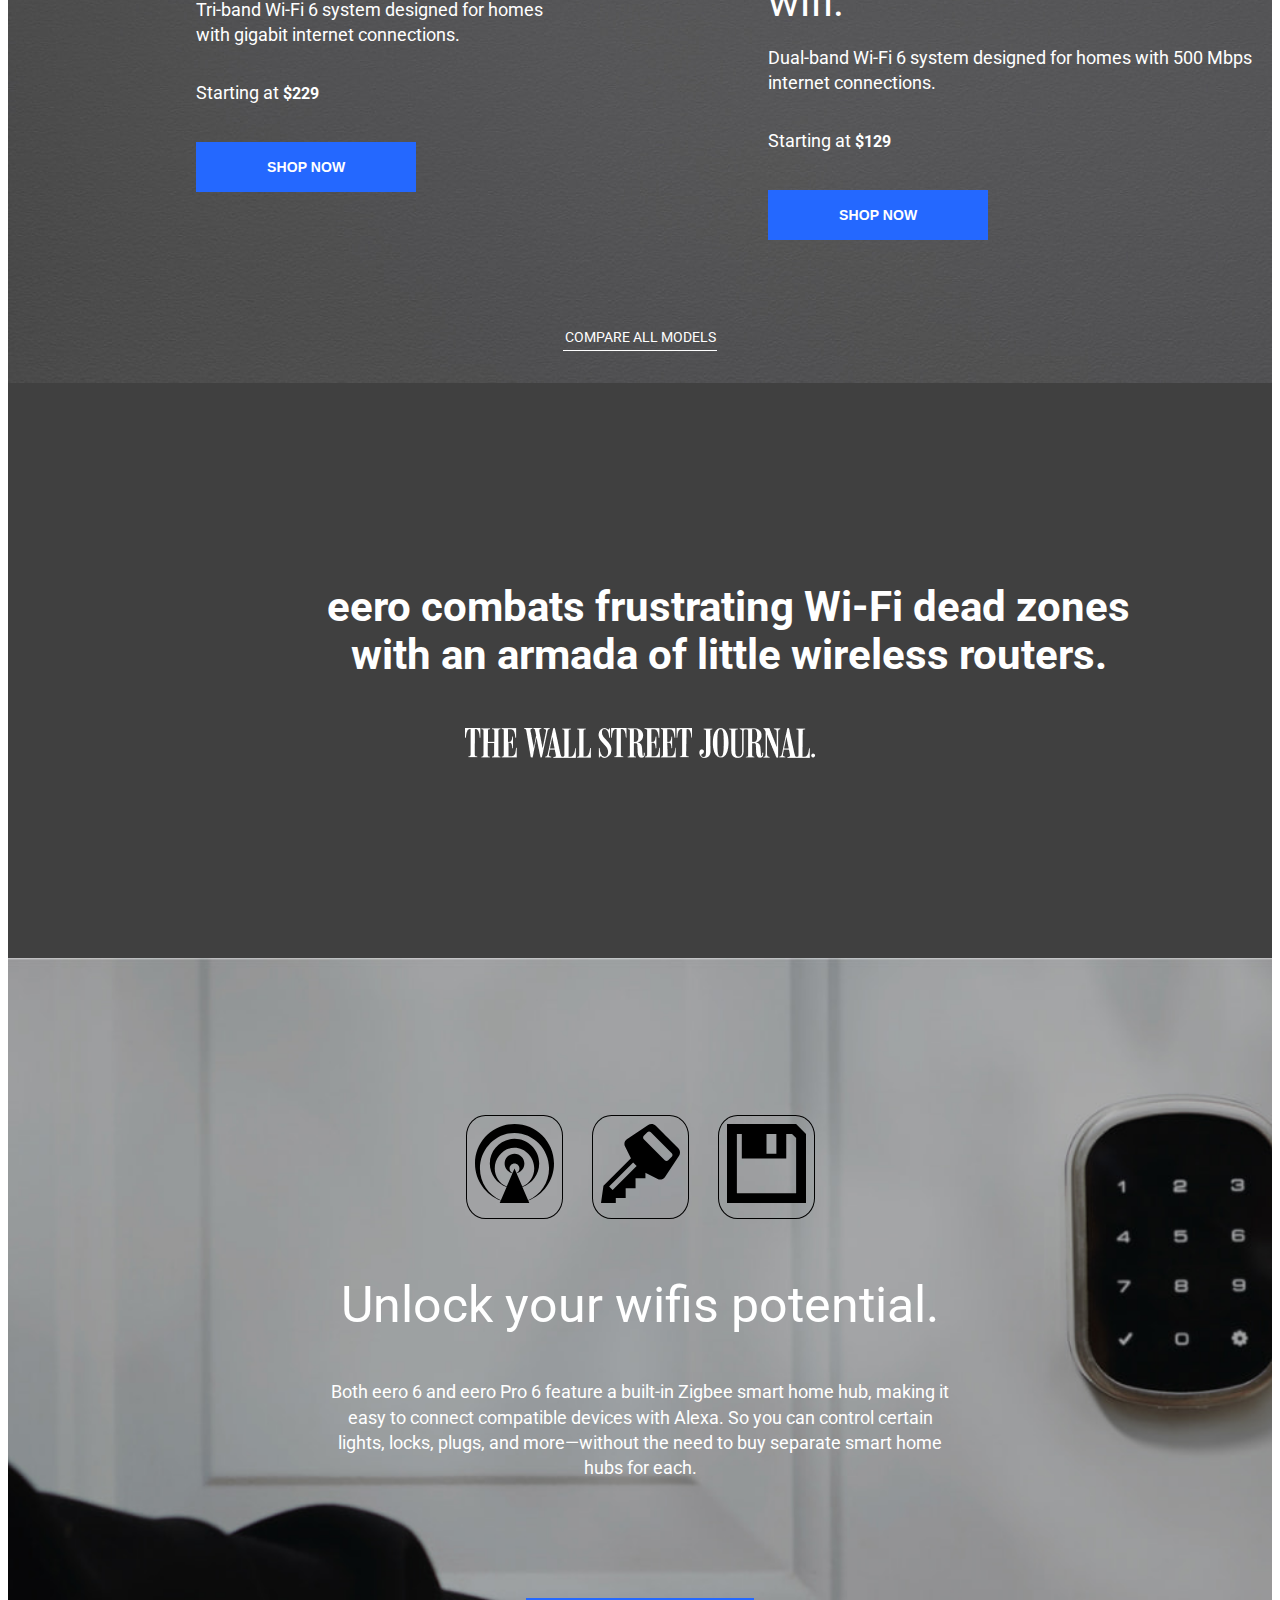
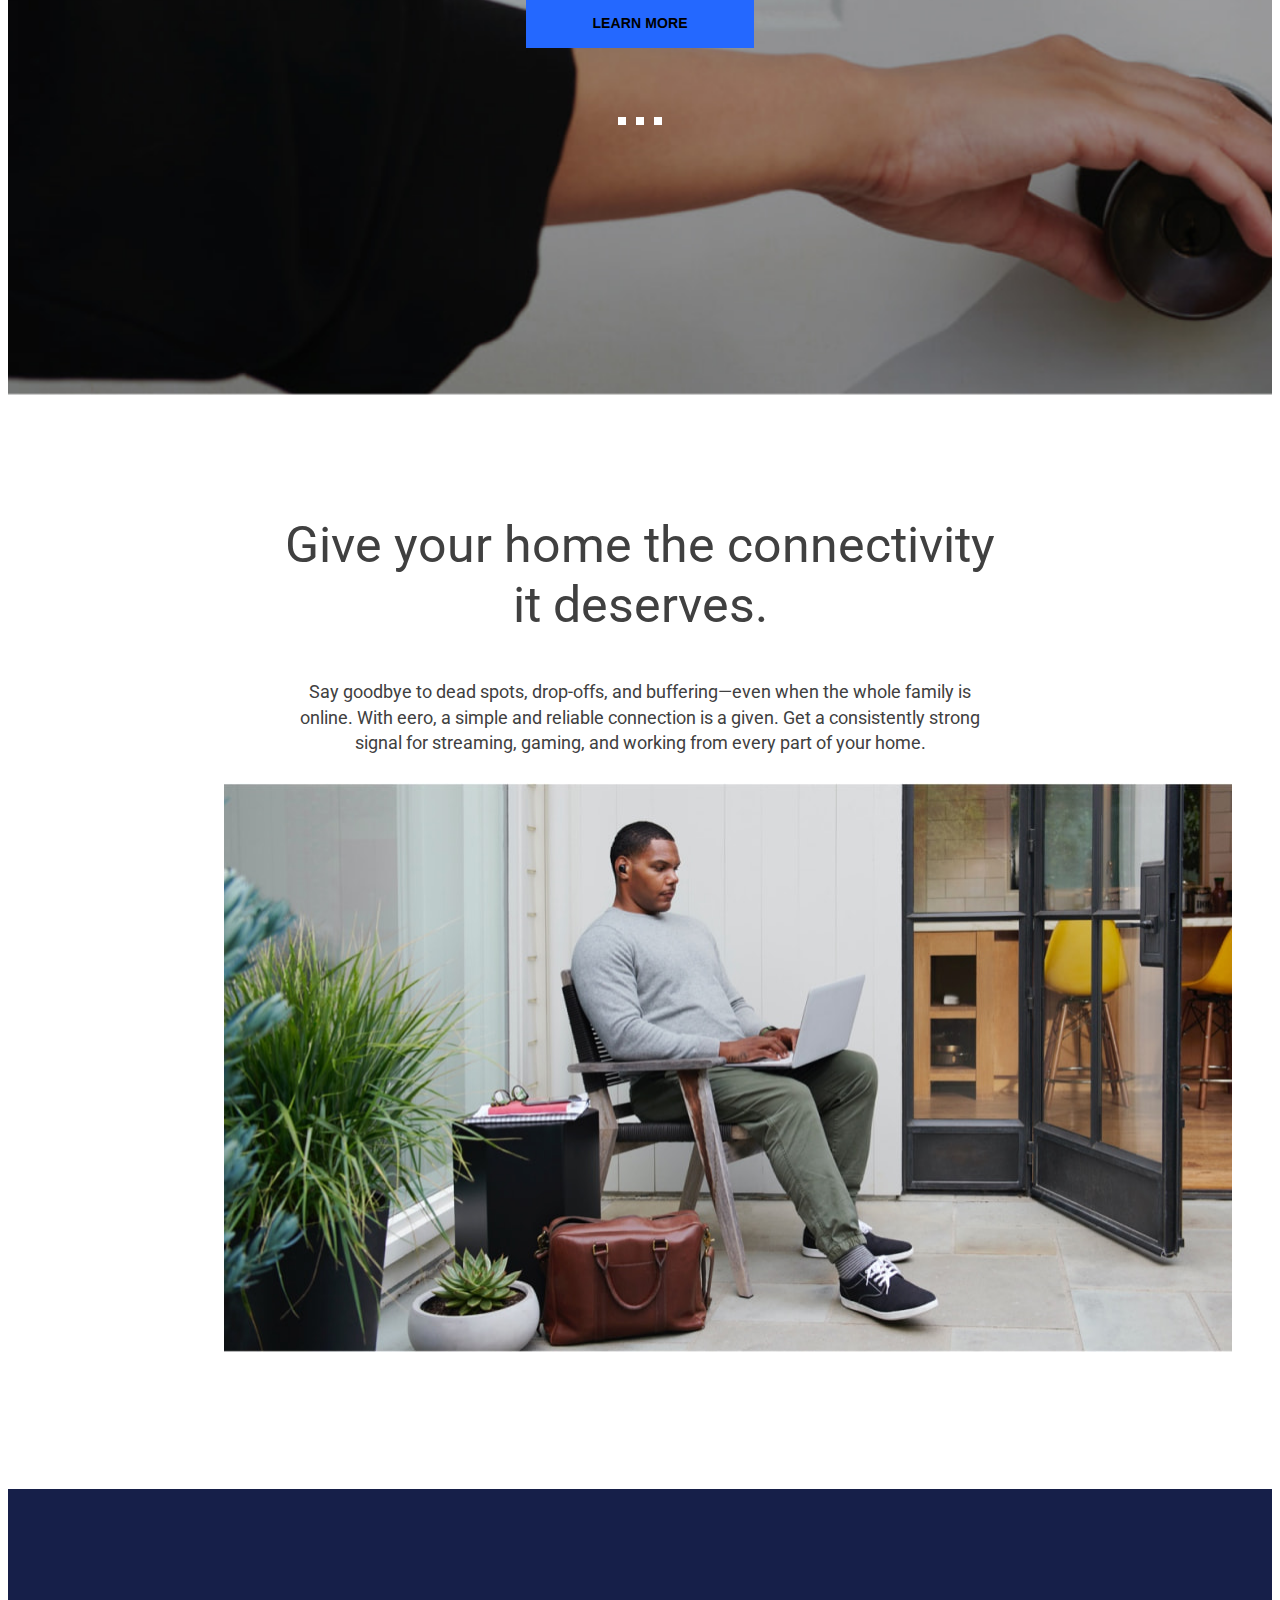
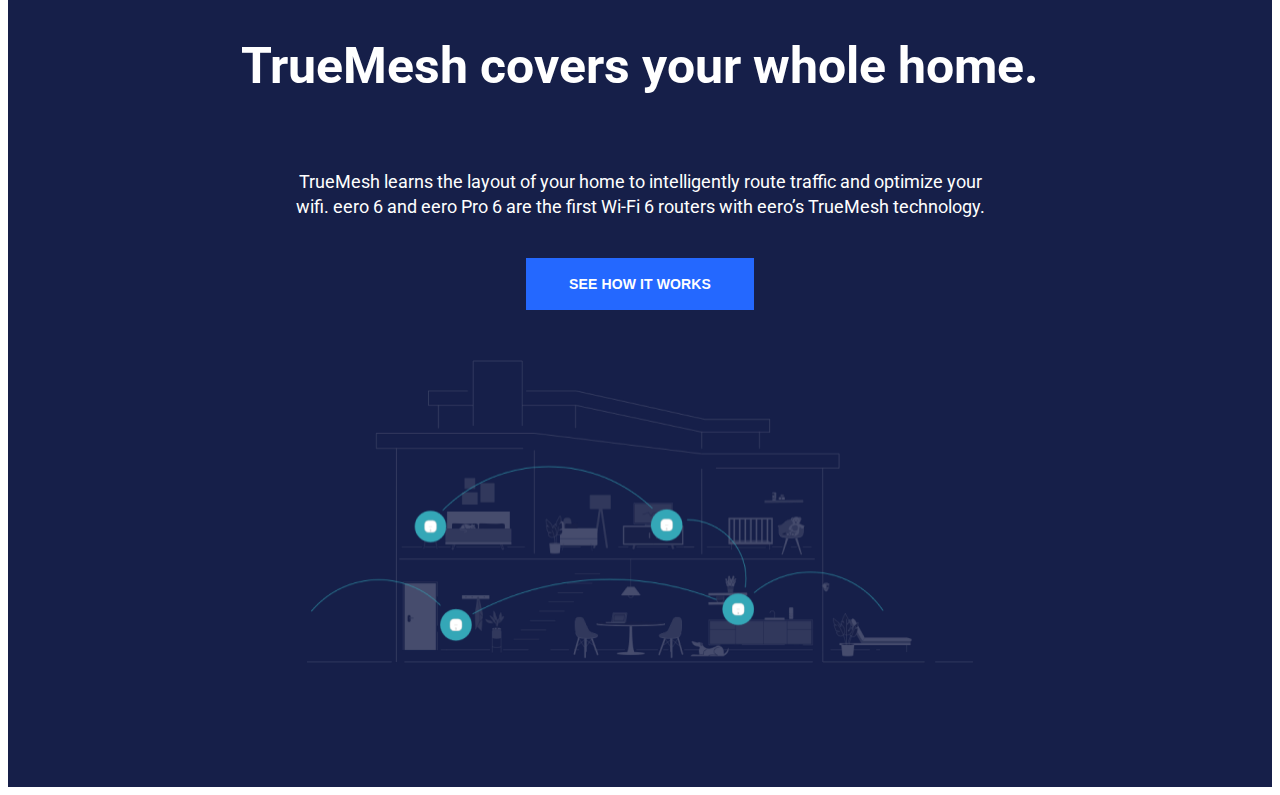
==== commit 40b70400: "save" ====
--- a/index.html
+++ b/index.html
@@ -21,6 +21,15 @@
     <title>Amazon</title>
   </head>
   <body>
+    <div class="backdrop is-hidden" data-modal>
+      <div class="modal">
+        <button type="button" class="close" data-modal-close>
+          <svg class="btn-close" width="20" height="20">
+            <use href="./img/sprite.svg#blocked"></use>
+          </svg>
+        </button>
+      </div>
+    </div>
     <header>
       <p class="header-text">
         Free 2-day shipping | 30-day money back guarantee
@@ -33,16 +42,26 @@
             </svg>
           </a>
           <ul class="header-list list">
-            <li class="header-item"><a class="header-link" href="">Products</a></li>
-            <li class="header-item"><a class="header-link" href="">How it works</a></li>
-            <li class="header-item"><a class="header-link" href="">Technology</a></li>
-            <li class="header-item"><a class="header-link" href="">eero Secure</a></li>
-            <li class="header-item"><a class="header-link" href="">Support</a></li>
-            <li class="header-item"><a class="header-link" href="">Find your system</a></li>
+            <li class="header-item">
+              <a class="header-link" href="">Products</a>
+            </li>
+            <li class="header-item">
+              <a class="header-link" href="">How it works</a>
+            </li>
+            <li class="header-item">
+              <a class="header-link" href="">Technology</a>
+            </li>
+            <li class="header-item">
+              <a class="header-link" href="">eero Secure</a>
+            </li>
+            <li class="header-item">
+              <a class="header-link" href="">Support</a>
+            </li>
+            <li class="header-item">
+              <a class="header-link" href="">Find your system</a>
+            </li>
           </ul>
-          <button class="button" type="button">
-            <a class="shop-link" href="">SHOP</a>
-          </button>
+          <button class="button" type="button" data-modal-open>SHOP</button>
         </div>
       </section>
     </header>
@@ -85,62 +104,112 @@
           <div class="div-one">
             <p class="text-wifi">Wi-Fi 6</p>
             <p class="text-eero">eero Pro 6</p>
-            <p class="text-fastes">The fastest</br> eero yet.</p>
+            <p class="text-fastes">The fastest eero yet.</p>
             <p class="text-dual">
               Tri-band Wi-Fi 6 system designed for homes with gigabit internet
               connections.
             </p>
-            <p class="text-starting">Starting at <span class="span">$229</span></p>
+            <p class="text-starting">
+              Starting at <span class="span">$229</span>
+            </p>
             <button class="shop-btn" type="button">SHOP NOW</button>
           </div>
           <div class="div-two">
             <p class="text-wifi">Wi-Fi 6</p>
             <p class="text-eero">eero Pro 6</p>
-            <p class="text-fastes">
+            <p class="text-fastes-two">
               Experience Wi-Fi 6—the new standard for home wifi.
             </p>
             <p class="text-dual">
               Dual-band Wi-Fi 6 system designed for homes with 500 Mbps internet
               connections.
             </p>
-            <p class="text-starting">Starting at <span class="span">$129</span></p>
+            <p class="text-starting">
+              Starting at <span class="span">$129</span>
+            </p>
             <button class="shop-btn" type="button">SHOP NOW</button>
           </div>
         </div>
         <p class="text-bot">Compare All Models</p>
       </section>
       <section class="section-thre">
-        <h3 class="h3-text">eero combats frustrating Wi-Fi dead zones with an armada of little wireless routers.</h3>
-      <img class="vector" src="./img/icon/Vector.png" alt="vector" width="350" height="30">
+        <h3 class="h3-text">
+          eero combats frustrating Wi-Fi dead zones with an armada of little
+          wireless routers.
+        </h3>
+        <img
+          class="vector"
+          src="./img/icon/Vector.png"
+          alt="vector"
+          width="350"
+          height="30"
+        />
       </section>
       <section class="hand">
-         <ul class="hand-list list">
-           <li class="hand-link"><a class="hand-item" href="" aria-label="logo">
-            <svg class="hand-logo" width="79" height="79">
-              <use href="./img/sprite.svg#lamp"></use>
-            </svg>
-          </a></li>
-           <li class="hand-link"> <a class="hand-item" href="" aria-label="logo">
-            <svg class="hand-logo" width="79" height="79">
-              <use href="./img/sprite.svg#key"></use>
-            </svg>
-          </a></li>
-           <li class="hand-link"> <a class="hand-item" href="" aria-label="logo">
-            <svg class="hand-logo" width="79" height="79">
-              <use href="./img/sprite.svg#phon"></use>
-            </svg>
-          </a></li>
-         </ul>
-        <h2 class="hand-h2">Unlock your wifi’s potential.</h2>
-        <p class="hand-p">Both eero 6 and eero Pro 6 feature a built-in Zigbee smart home hub, making it easy to connect compatible devices with Alexa. So you can control certain lights, locks, plugs, and more—without the need to buy separate smart home hubs for each.</p>
-     <button class="hand-btn" type="button">Learn More</button>
-     <ul class="list list-bottom">
-       <li class="link-bottom"></li>
-       <li class="link-bottom"></li>
-       <li class="link-bottom"></li>
-     </ul>
+        <ul class="hand-list list">
+          <li class="hand-link">
+            <a class="hand-item" href="" aria-label="logo">
+              <svg class="hand-logo" width="79" height="79">
+                <use href="./img/sprite.svg#lamp"></use>
+              </svg>
+            </a>
+          </li>
+          <li class="hand-link">
+            <a class="hand-item" href="" aria-label="logo">
+              <svg class="hand-logo" width="79" height="79">
+                <use href="./img/sprite.svg#key"></use>
+              </svg>
+            </a>
+          </li>
+          <li class="hand-link">
+            <a class="hand-item" href="" aria-label="logo">
+              <svg class="hand-logo" width="79" height="79">
+                <use href="./img/sprite.svg#phon"></use>
+              </svg>
+            </a>
+          </li>
+        </ul>
+        <h2 class="hand-h2">Unlock your wifis potential.</h2>
+        <p class="hand-p">
+          Both eero 6 and eero Pro 6 feature a built-in Zigbee smart home hub,
+          making it easy to connect compatible devices with Alexa. So you can
+          control certain lights, locks, plugs, and more—without the need to buy
+          separate smart home hubs for each.
+        </p>
+        <button class="hand-btn" type="button">Learn More</button>
+        <ul class="list list-bottom">
+          <li class="link-bottom"></li>
+          <li class="link-bottom"></li>
+          <li class="link-bottom"></li>
+        </ul>
+      </section>
+      <section class="section-four">
+        <h2>Give your home the connectivity it deserves.</h2>
+        <p>
+          Say goodbye to dead spots, drop-offs, and buffering—even when the
+          whole family is online. With eero, a simple and reliable connection is
+          a given. Get a consistently strong signal for streaming, gaming, and
+          working from every part of your home.
+        </p>
+        <img src="./img/man.jpg" alt="" width="1008" height="569" />
+      </section>
+      <section class="secttion-five">
+        <h2>TrueMesh covers your whole home.</h2>
+        <p>
+          TrueMesh learns the layout of your home to intelligently route traffic
+          and optimize your wifi. eero 6 and eero Pro 6 are the first Wi-Fi 6
+          routers with eero’s TrueMesh technology.
+        </p>
+        <button type="button" class="btn-five">SEE HOW IT WORKS</button>
+        <img
+          src="./img/Rectangle.png"
+          alt="fvdmf s,"
+          width="666"
+          height="304"
+        />
       </section>
     </main>
     <footer></footer>
+    <script src="./js/modal.js"></script>
   </body>
 </html>
--- a/css/styles.css
+++ b/css/styles.css
@@ -20,10 +20,12 @@
 }
 body {
   font-family: "Roboto", sans-serif;
+  font-weight: 400;
   font-style: normal;
   font-size: 18px;
   line-height: 1.38;
   color: var(--main-text);
+  position: relative;
 }
 h1,
 h2,
@@ -44,7 +46,6 @@
   display: flex;
 }
 .container {
-  outline: 1px solid red;
   width: auto;
   margin-left: auto;
   margin-right: auto;
@@ -53,9 +54,16 @@
   text-decoration: none;
   color: inherit;
 }
+section {
+  margin-left: auto;
+  margin-right: auto;
+}
 /* HEADER */
 header {
-  margin-top: 65px;
+  padding-top: 65px;
+  width: auto;
+  margin-left: auto;
+  margin-right: auto;
 }
 .header-text {
   font-size: 14px;
@@ -93,6 +101,19 @@
 
 .header-item:hover .header-link {
   color: var(--but-color);
+}
+.header-item {
+  position: relative;
+}
+.header-link:hover::before {
+  position: absolute;
+  content: "";
+  display: block;
+  width: 100%;
+  height: 3px;
+  background-color: var(--but-color);
+  left: 0;
+  bottom: 0;
 }
 
 .header-link {
@@ -104,6 +125,7 @@
   padding-left: 17px;
   padding-right: 17px;
 }
+
 .button {
   color: var(--sacondary-text);
   font-size: 14px;
@@ -114,6 +136,8 @@
   background-color: var(--but-color);
   padding: 0;
   border: none;
+  padding: 27px 64px;
+  cursor: pointer;
 }
 .shop-link {
   display: block;
@@ -121,17 +145,59 @@
   width: 166px;
   padding-top: 27px;
 }
-
+.shop-link:hover {
+  box-shadow: inset 0 0 10px 5px rgba(255, 255, 255, 0.6);
+  color: rgba(255, 255, 255, 0.6);
+}
+
+.backdrop {
+  left: 0;
+  right: 0;
+  position: fixed;
+  width: 100%;
+  height: 100%;
+  background-color: rgba(35, 104, 255, 0.3);
+  z-index: 10;
+}
+.modal {
+  position: absolute;
+  width: 500px;
+  height: 500px;
+  left: 50%;
+  top: 50%;
+  transform: translate(-50%, -50%);
+  background-color: var(--sacondary-text);
+}
+.close {
+  position: absolute;
+  right: 20px;
+  top: 20px;
+  fill: var(--text-color);
+  background-color: transparent;
+  align-items: center;
+  justify-content: center;
+  border: none;
+  cursor: pointer;
+}
+.backdrop.is-hidden {
+  opacity: 0;
+  pointer-events: none;
+  visibility: hidden;
+}
+.close:hover {
+  fill: var(--but-color);
+}
 /* MAIN HERO */
 .hero-container {
-  background-color: var(--sacondary-bg-color);
   height: 700px;
-  background-image: url(../img/router.png), url(../img/Rectangle.jpg);
+  max-width: 1600px;
+  background-image: url(../img/router.png), url(../img/Rectangle.jpg),
+    linear-gradient(rgba(47, 48, 58, 0.4), rgba(47, 48, 58, 0.4));
   background-repeat: no-repeat;
-  margin-left: auto;
-  margin-right: auto;
-  background-position: bottom, top;
-  display: block;
+  background-size: 580px, contain, contain;
+  display: block;
+  background-position: bottom, top, top;
+
   text-align: center;
 }
 
@@ -161,7 +227,7 @@
   cursor: pointer;
 }
 .hero-btn:hover {
-  border: 3px solid var(--sacondary-text);
+  outline: 3px solid var(--sacondary-text);
   font-weight: 700;
 }
 .section-two-text {
@@ -237,7 +303,10 @@
 }
 .router {
   background-image: url(../img/bacground3.jpg);
-  width: 1440px;
+  width: auto;
+  background-size: cover;
+  max-width: 1600px;
+  background-repeat: no-repeat;
   height: 1179px;
 }
 .text-bot {
@@ -277,6 +346,7 @@
   margin-bottom: 16px;
 }
 .text-fastes {
+  width: 222px;
   color: var(--sacondary-text);
   font-style: normal;
   font-weight: 400;
@@ -284,6 +354,14 @@
   line-height: 1.14;
   margin-bottom: 20px;
 }
+.text-fastes-two {
+  color: var(--sacondary-text);
+  font-style: normal;
+  font-weight: 400;
+  font-size: 42px;
+  line-height: 1.14;
+  margin-bottom: 20px;
+}
 .text-starting {
   font-style: normal;
   color: var(--sacondary-text);
@@ -350,7 +428,7 @@
 }
 .hand {
   background-image: url(../img/hand.jpg);
-  width: 1440px;
+  width: auto;
   height: 800px;
   background-position: center;
   background-repeat: no-repeat;
@@ -430,3 +508,67 @@
 .list-bottom {
   justify-content: center;
 }
+.section-four {
+  padding: 120px 216px 137px 216px;
+}
+.section-four h2 {
+  font-weight: 400;
+  font-size: 50px;
+  line-height: 1.2;
+  text-align: center;
+  width: 728px;
+  margin-left: auto;
+  margin-right: auto;
+  margin-bottom: 44px;
+}
+.section-four p {
+  font-weight: 400;
+  font-size: 18px;
+  line-height: 1.4;
+  width: 707px;
+  text-align: center;
+  margin-left: auto;
+  margin-right: auto;
+  margin-bottom: 28px;
+}
+.secttion-five {
+  background-color: var(--main-color);
+  padding-bottom: 123px;
+}
+.secttion-five h2 {
+  padding-top: 117px;
+  margin-bottom: 44px;
+  color: var(--sacondary-text);
+  font-size: 50px;
+  line-height: 120px;
+  text-align: center;
+}
+.secttion-five p {
+  color: var(--sacondary-text);
+  width: 710px;
+  text-align: center;
+  margin-left: auto;
+  margin-right: auto;
+  margin-bottom: 38px;
+}
+.secttion-five img {
+  margin-left: auto;
+  margin-right: auto;
+}
+.btn-five {
+  color: var(--sacondary-text);
+  font-weight: 700;
+  font-size: 14px;
+  line-height: 1;
+  text-align: center;
+  letter-spacing: 0.11px;
+  text-transform: uppercase;
+  background-color: var(--but-color);
+  padding: 19px 43px;
+  border: none;
+  display: block;
+  margin-left: auto;
+  margin-right: auto;
+  margin-bottom: 50px;
+  cursor: pointer;
+}
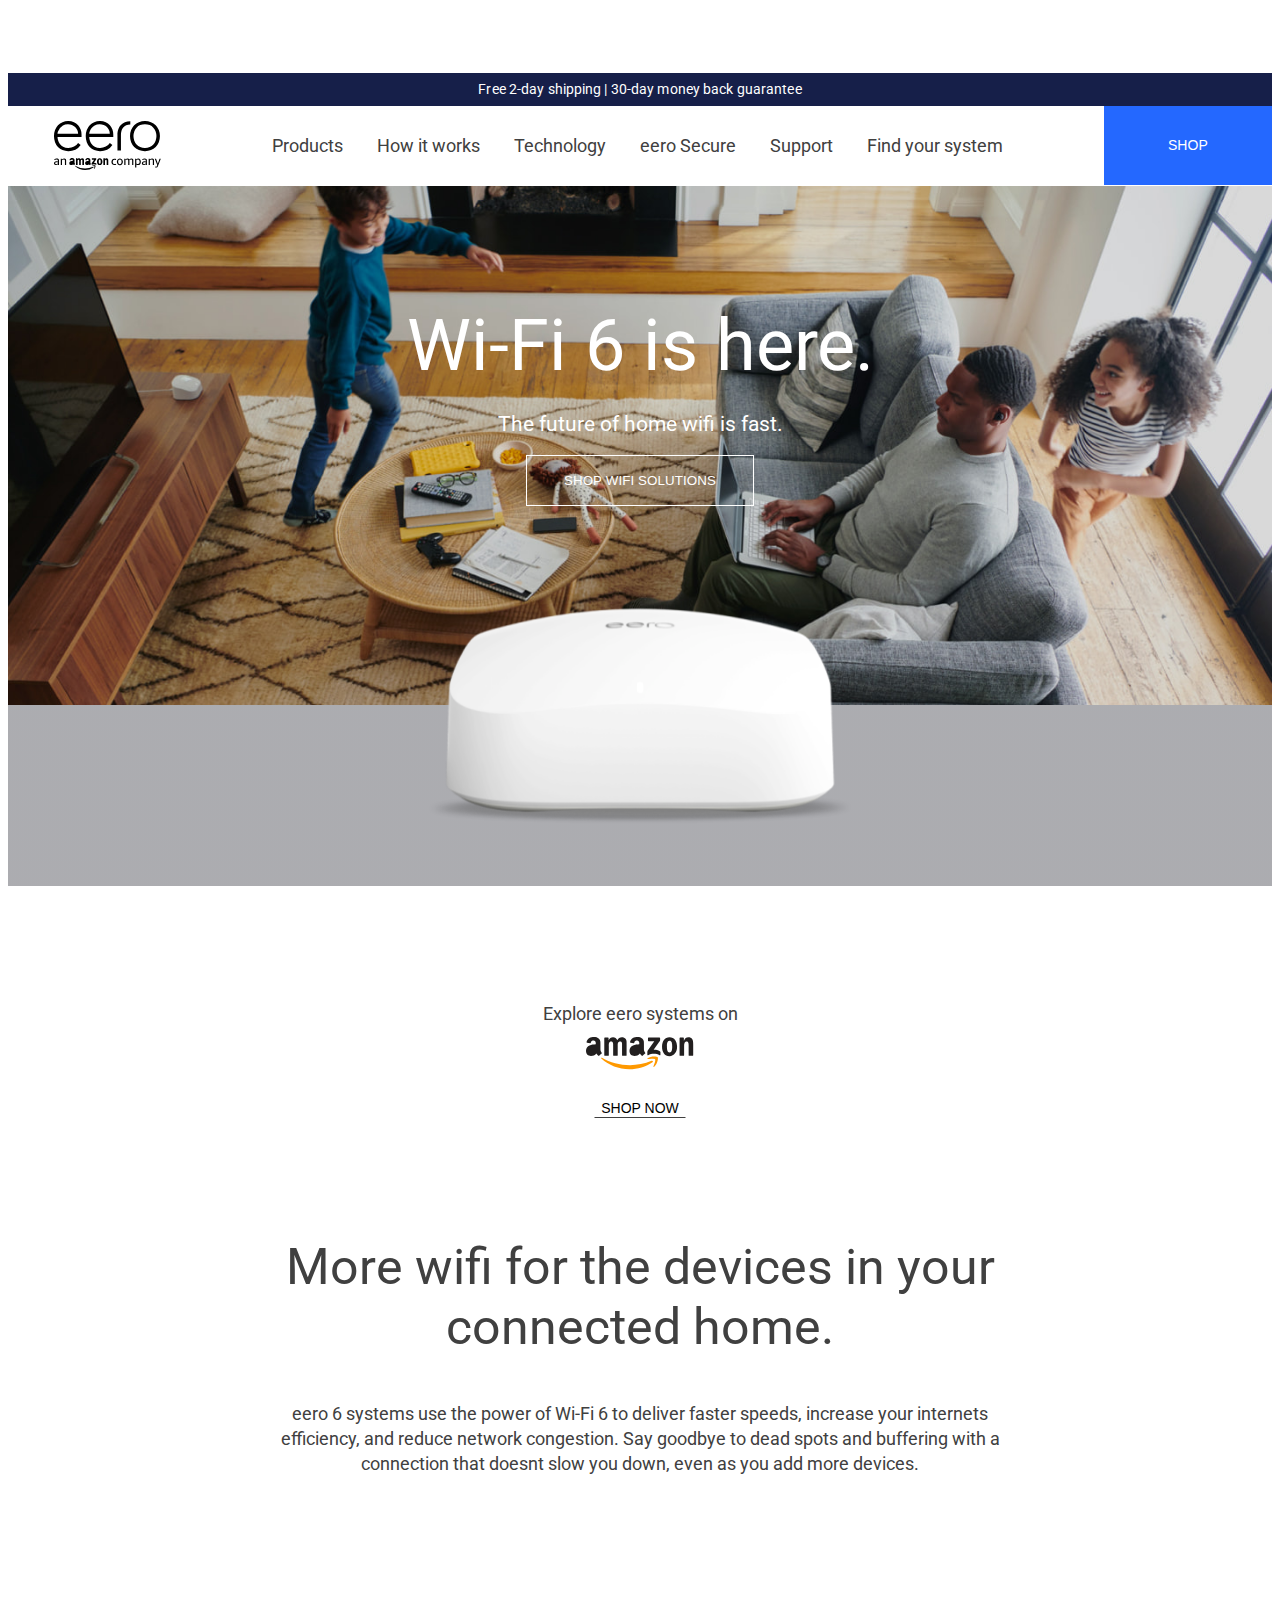
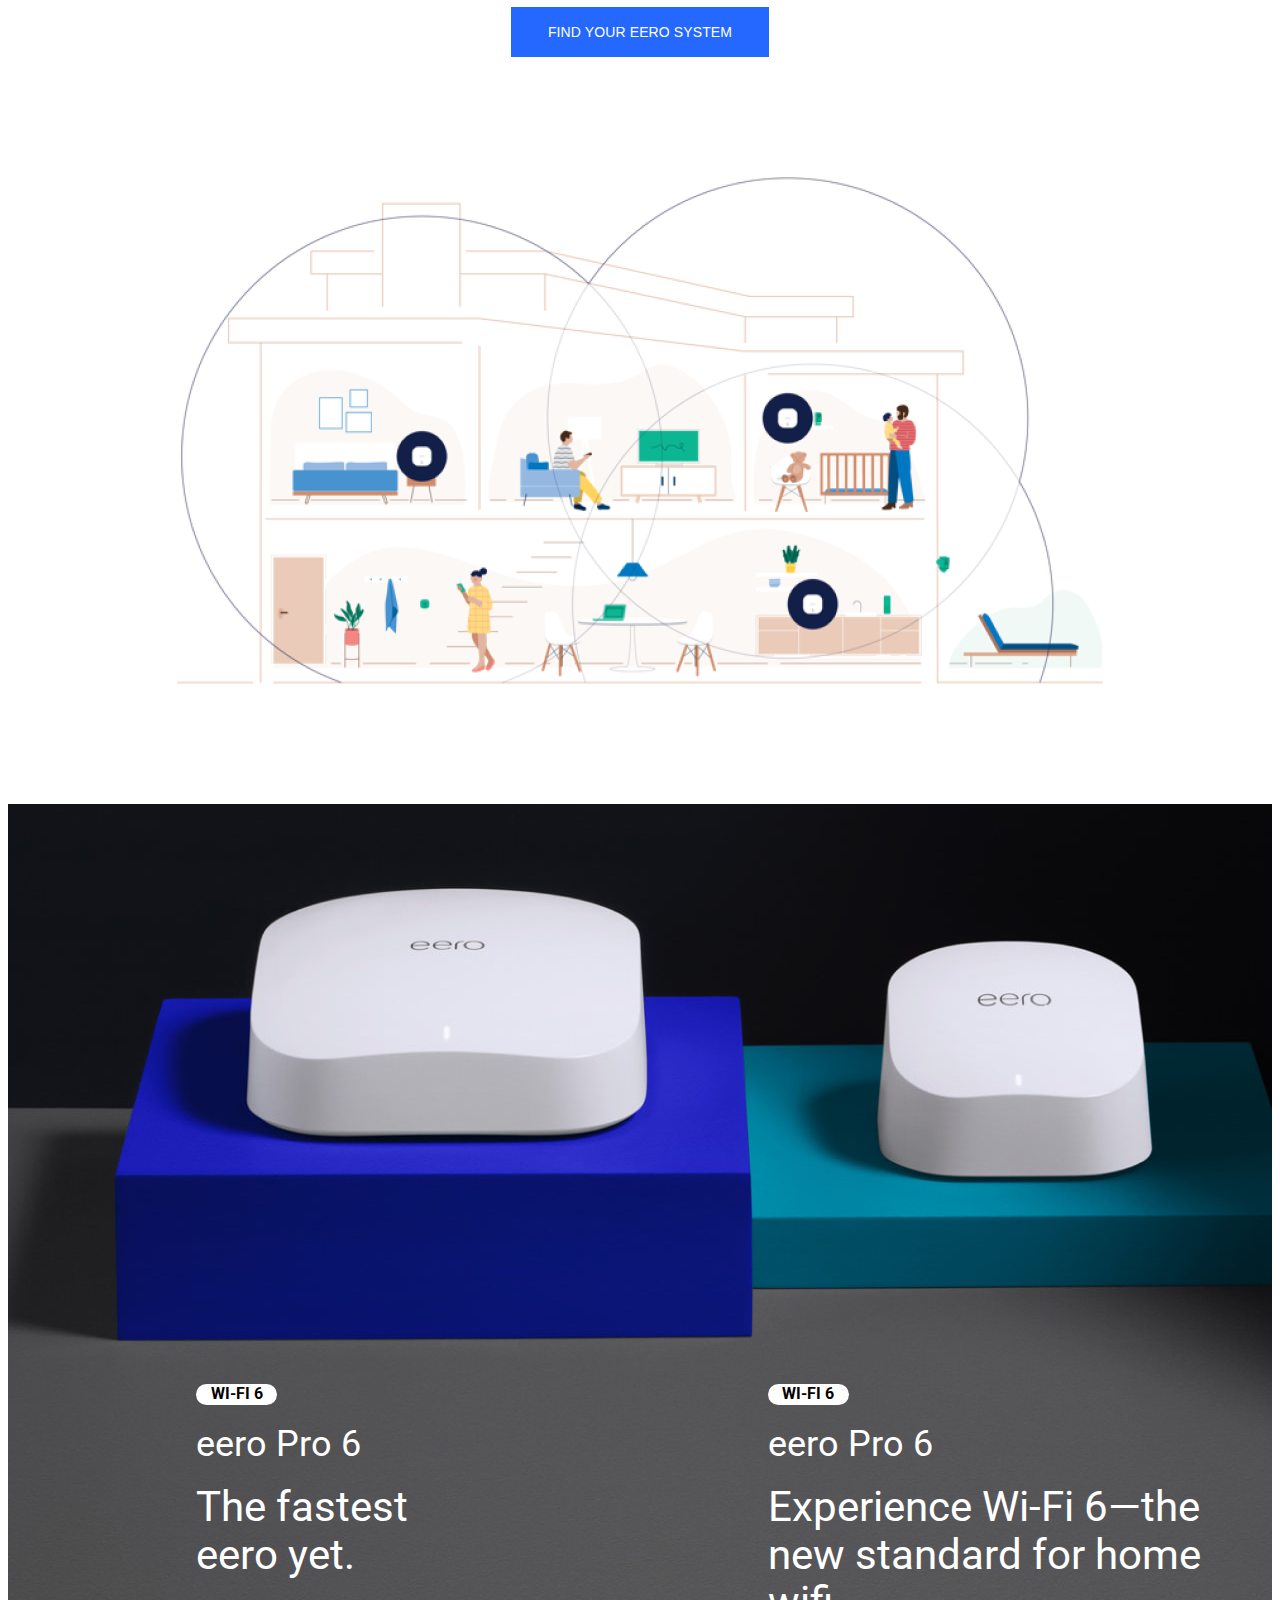
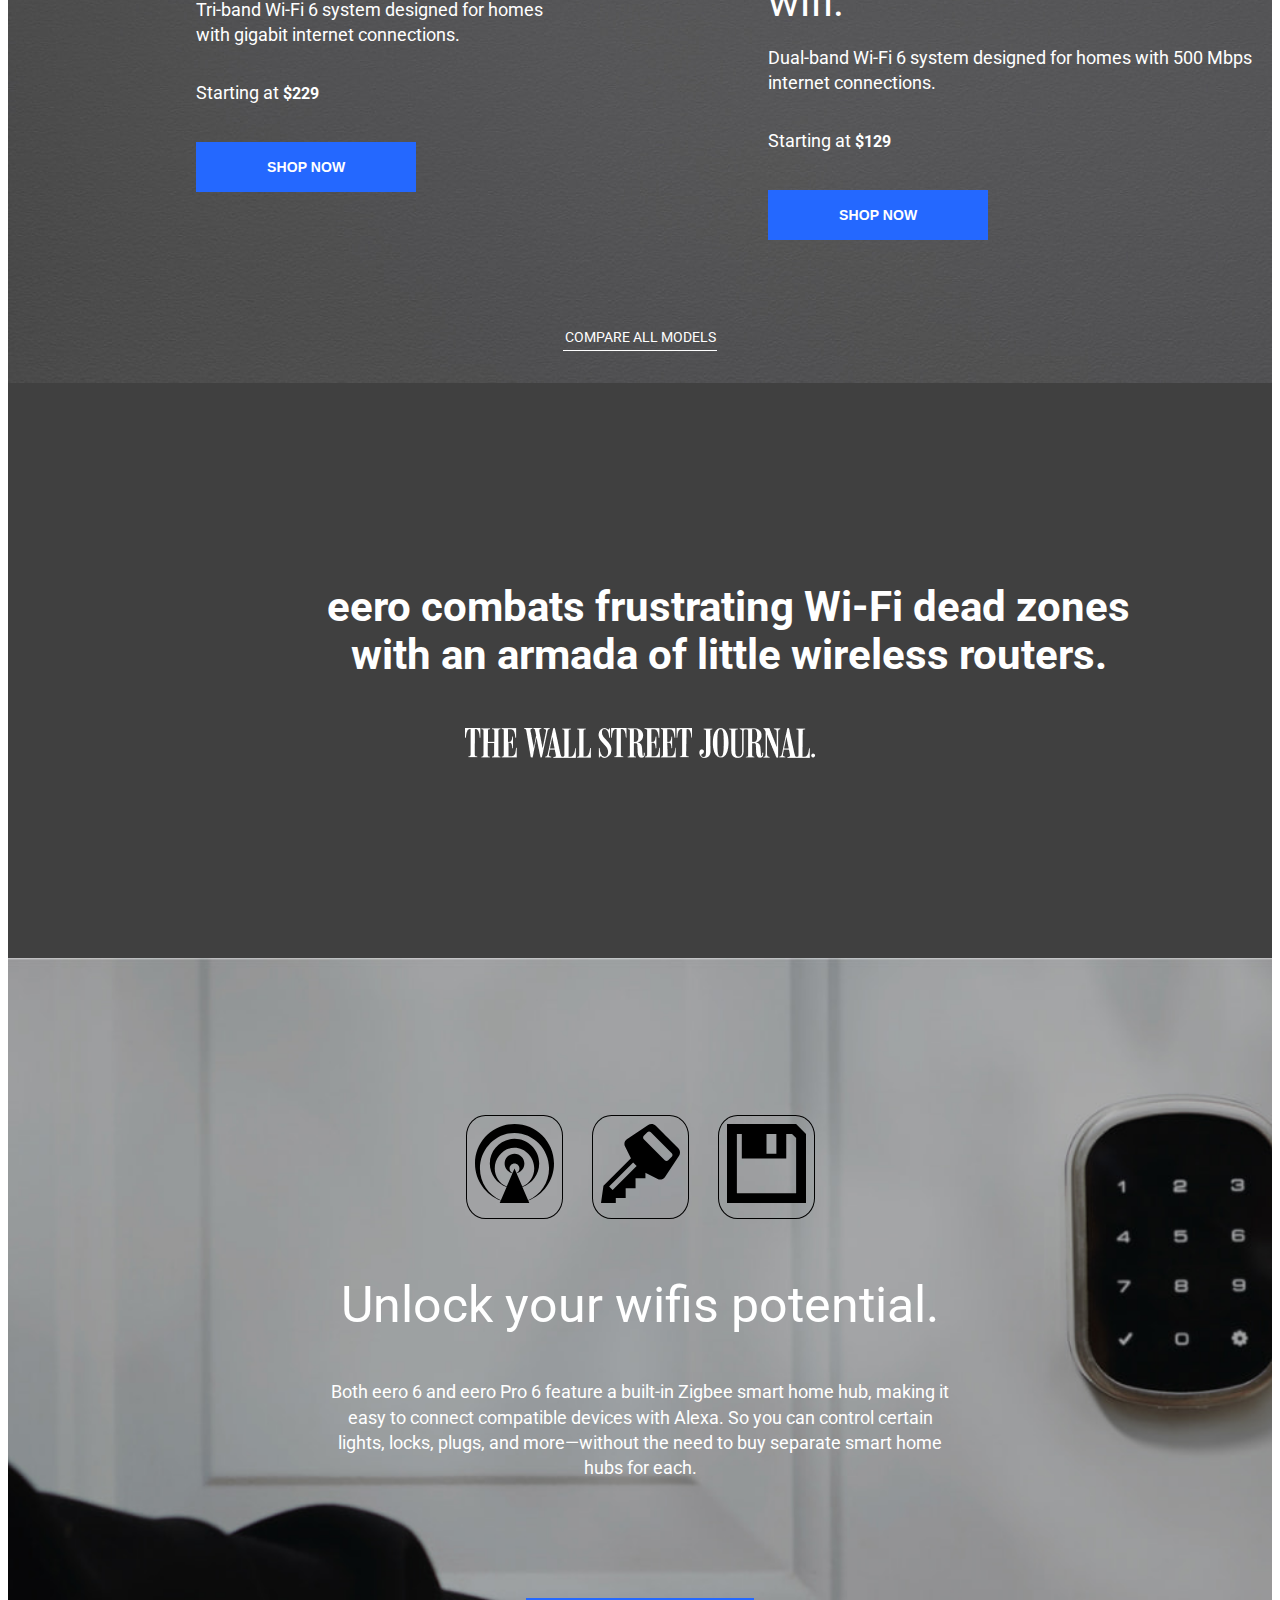
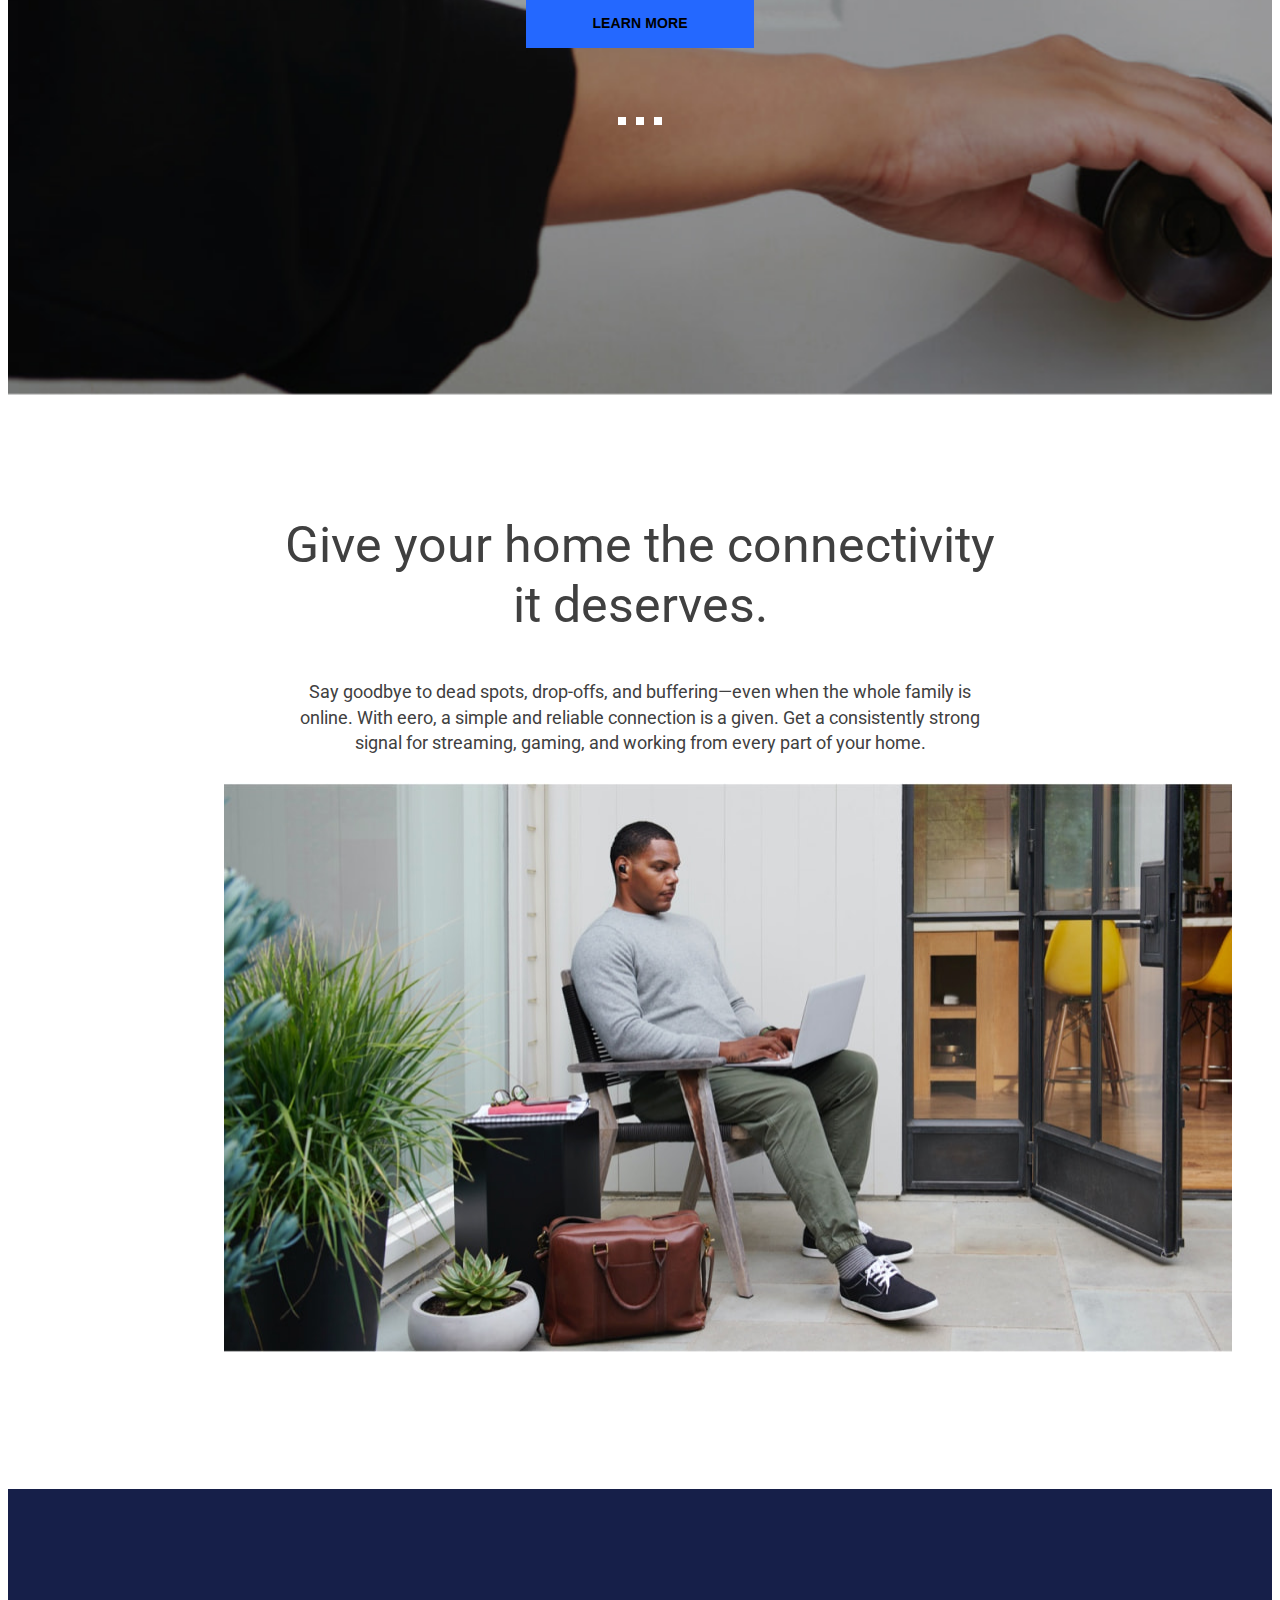
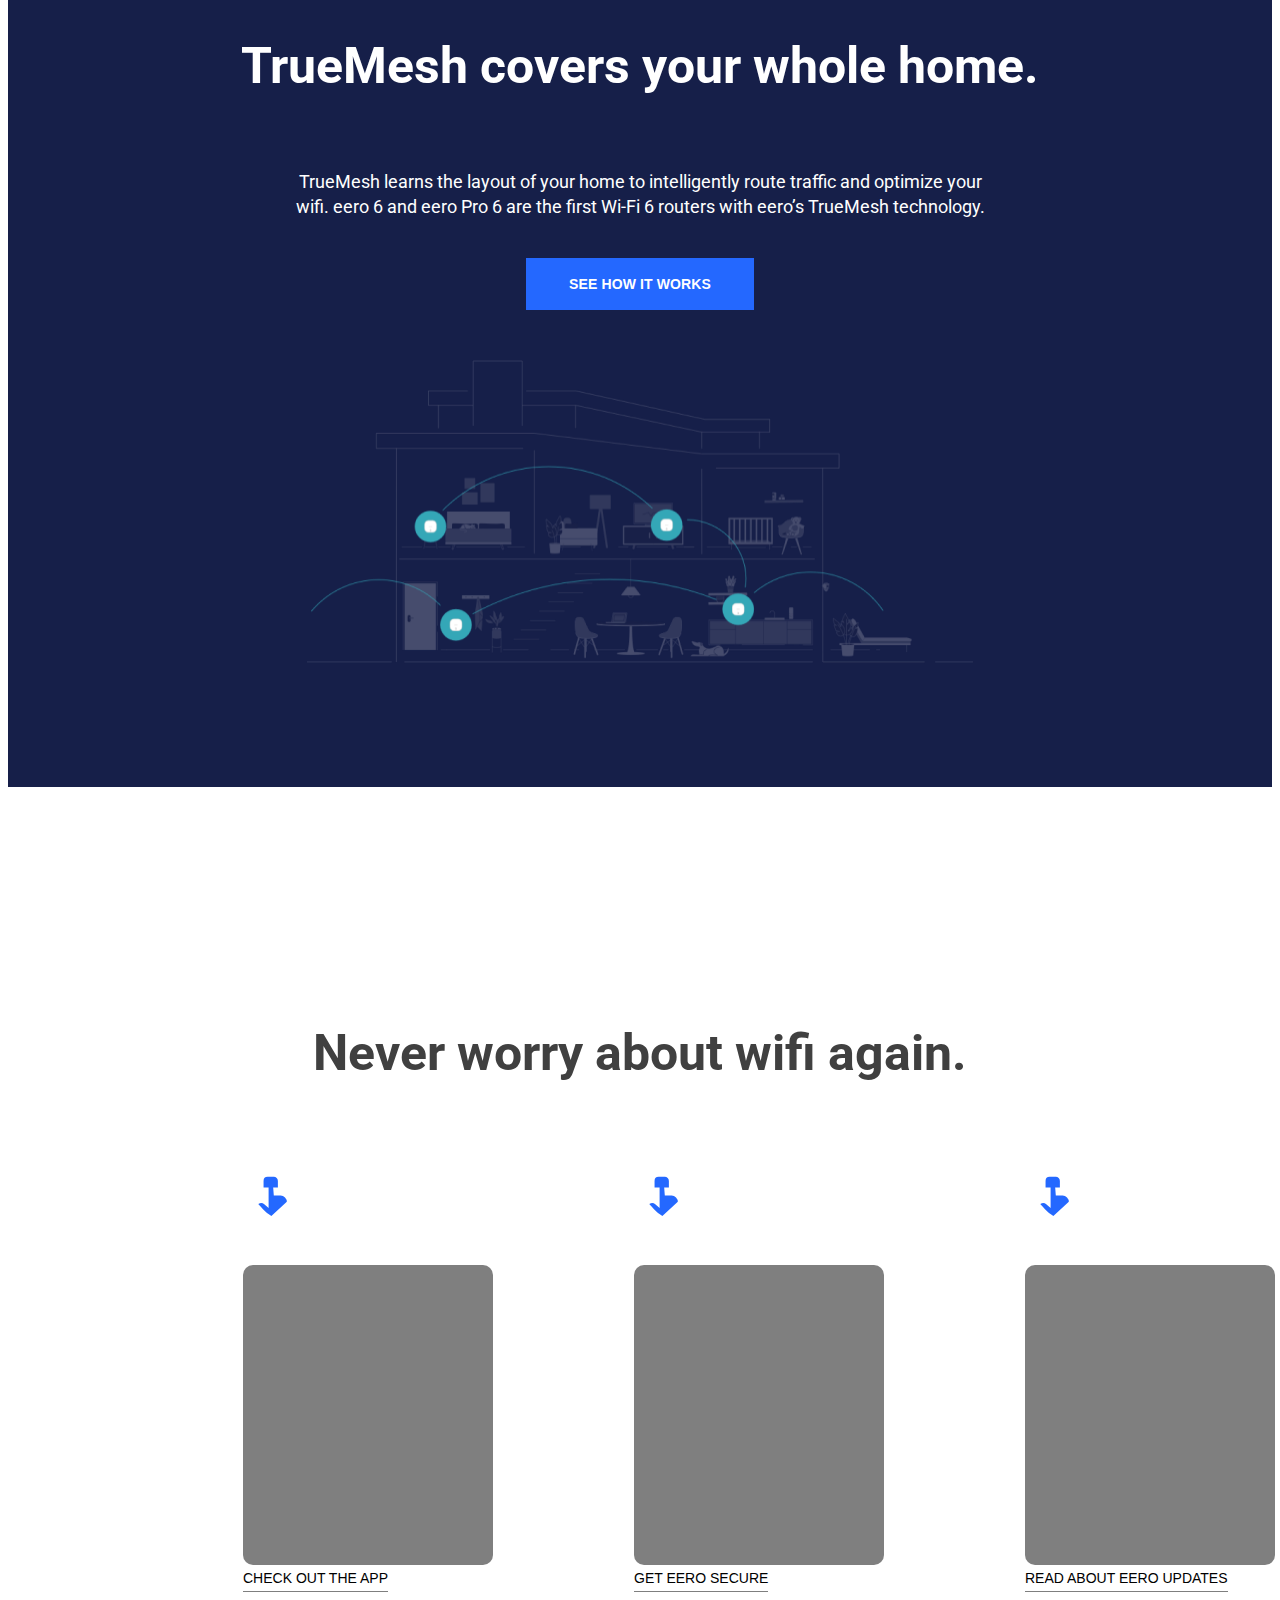
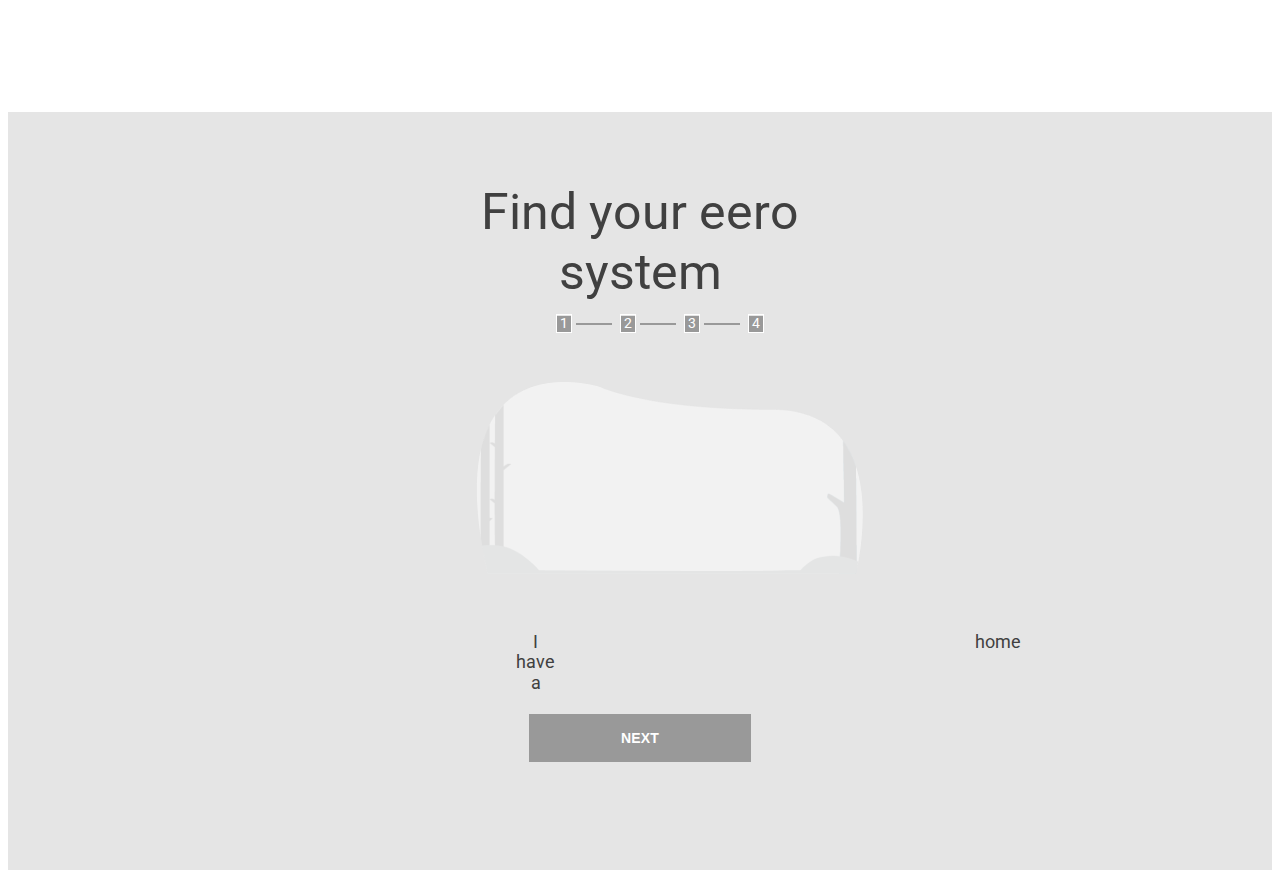
==== commit 09abae62: "save" ====
--- a/index.html
+++ b/index.html
@@ -208,6 +208,81 @@
           height="304"
         />
       </section>
+      <section class="section-six">
+        <h2>Never worry about wifi again.</h2>
+        <ul class="list">
+          <li class="list-six">
+            <a class="link-six" href="">
+              <svg width="60" height="60">
+                <use href="./img/sprite.svg#frame-1"></use>
+              </svg>
+              <div class="bush">
+                <div class="slide">
+                  <h3>Fast and easy setup</h3>
+                  <p class="p1">
+                    Unbox your eero devices, download the app, and start surfing
+                    the web in minutes. The eero app makes it easy to set up and
+                    manage wifi for everyone at home.
+                  </p>
+                </div>
+              </div>
+            </a>
+            <button type="button">CHECK OUT THE APP</button>
+          </li>
+          <li class="list-six">
+            <a class="link-six" href="">
+              <svg width="60" height="60">
+                <use href="./img/sprite.svg#frame-1"></use>
+              </svg>
+              <div class="bush">
+                <div class="slide">
+                  <h3>Advanced network protection</h3>
+                  <p class="p2">
+                    Every eero comes with world-class encryption and security
+                    protocols. Add on eero Secure to get even more protection
+                    with parental controls, ad blocking, and more.
+                  </p>
+                </div>
+              </div>
+            </a>
+            <button type="button">GET EERO SECURE</button>
+          </li>
+          <li class="list-six">
+            <a class="link-six" href="">
+              <svg width="60" height="60">
+                <use href="./img/sprite.svg#frame-1"></use>
+              </svg>
+              <div class="bush">
+                <div class="slide">
+                  <h3>Always getting better</h3>
+                  <p class="p3">
+                    eero automatically updates to bring you security patches,
+                    improved performance, and new features.
+                  </p>
+                </div>
+              </div>
+            </a>
+            <button class="btn-six" type="button">
+              READ ABOUT EERO UPDATES
+            </button>
+          </li>
+        </ul>
+      </section>
+      <section class="section-seven">
+        <h2>Find your eero system</h2>
+        <ul class="list-one">
+          <li class="item-one"><a class="figure" href="">1</a></li>
+          <li class="item-one"><a class="figure" href="">2</a></li>
+          <li class="item-one"><a class="figure" href="">3</a></li>
+          <li class="item-one4"><a class="figure" href="">4</a></li>
+        </ul>
+        <img src="./img/section-seven.png" alt="" />
+        <ul class="list-two">
+          <li class="item-two">I have a</li>
+          <li class="item-two">home</li>
+        </ul>
+        <button type="button">NEXT</button>
+      </section>
     </main>
     <footer></footer>
     <script src="./js/modal.js"></script>
--- a/css/styles.css
+++ b/css/styles.css
@@ -572,3 +572,207 @@
   margin-bottom: 50px;
   cursor: pointer;
 }
+.list-six {
+  display: block;
+  width: 231px;
+  height: 426px;
+  justify-content: space-between;
+}
+.list-six:not(:last-child) {
+  margin-right: 160px;
+}
+.section-six h2 {
+  font-size: 50px;
+  line-height: 1.2;
+  text-align: center;
+  padding-top: 116px;
+  margin-bottom: 83px;
+}
+.section-six h3 {
+  font-weight: 400;
+  margin-bottom: 17px;
+  font-size: 21px;
+  line-height: 1.15;
+  color: var(--sacondary-text);
+  margin-top: 30px;
+}
+
+.section-six .p1 {
+  margin-bottom: 79px;
+  color: var(--sacondary-text);
+}
+.section-six .p2 {
+  margin-bottom: 30px;
+  color: var(--sacondary-text);
+}
+.section-six .p3 {
+  color: var(--sacondary-text);
+  margin-bottom: 105px;
+}
+.section-six button {
+  font-weight: 400;
+  font-size: 14px;
+  line-height: 1.15;
+  padding: 0;
+  border: none;
+  background-color: transparent;
+  border-bottom: 1px solid var(--sacondary-bg-color);
+  padding-bottom: 5px;
+  cursor: pointer;
+}
+.section-six svg {
+  fill: var(--but-color);
+  margin-bottom: 32px;
+}
+.section-six {
+  padding: 120px 235px;
+}
+.bush {
+  position: relative;
+  width: 250px;
+  height: 300px;
+  border-radius: 10px;
+  overflow: hidden;
+  background-color: #7f7f7f;
+}
+.slide {
+  position: absolute;
+  width: 100%;
+  height: 100%;
+  transform: translateY(100%);
+  opacity: 0;
+  transition: transform 500ms cubic-bezier(0.02, 0.97, 0.97, -0.04);
+}
+.link-six:hover .slide {
+  transform: translateY(0);
+  opacity: 1;
+}
+.link-six:hover {
+  transition: transform 500ms cubic-bezier(0.02, 0.97, 0.97, -0.04);
+}
+.section-seven {
+  background-color: #e5e5e5;
+  padding: 70px 468px 108px 468px;
+}
+.section-seven h2 {
+  font-weight: 400;
+  font-size: 50px;
+  line-height: 1.2;
+  text-align: center;
+  color: var(--main-text);
+  margin-left: 40px;
+  width: 328px;
+  margin-left: auto;
+  margin-right: auto;
+}
+.section-seven img {
+  margin-bottom: 58px;
+  margin-left: auto;
+  margin-right: auto;
+}
+.list-two {
+  font-weight: 400;
+  font-size: 18px;
+  line-height: 1.15;
+  text-align: center;
+  color: var(--main-text);
+  margin-bottom: 20px;
+}
+.section-seven button {
+  font-weight: 700;
+  font-size: 14px;
+  line-height: 1;
+  text-align: center;
+  letter-spacing: 0.11px;
+  text-transform: uppercase;
+  color: var(--sacondary-text);
+  padding: 17px 92px;
+  background-color: #999999;
+  border: none;
+  display: block;
+  margin-left: auto;
+  margin-right: auto;
+}
+.list-two {
+  display: flex;
+  list-style: none;
+}
+.item-two:first-child {
+  margin-right: 420px;
+}
+.list-one {
+  font-weight: 400;
+  font-size: 14px;
+  line-height: 1.64;
+  letter-spacing: 0.10998px;
+  color: var(--sacondary-text);
+  display: flex;
+  align-items: center;
+  justify-content: center;
+}
+.item-one {
+  position: relative;
+  display: flex;
+  padding: 0;
+  width: 16px;
+  height: 16px;
+  background-color: #999999;
+  align-items: center;
+  justify-content: center;
+  margin-bottom: 36px;
+}
+.item-one4 {
+  position: relative;
+  display: flex;
+  padding: 0;
+  width: 16px;
+  height: 16px;
+  background-color: #999999;
+  align-items: center;
+  justify-content: center;
+  margin-bottom: 36px;
+}
+.item-one::after {
+  position: absolute;
+  margin-left: 5px;
+  content: "";
+  display: block;
+  width: 36px;
+  height: 2px;
+  background-color: #999999;
+  left: 0;
+  bottom: 0;
+  transform: translateY(-7px) translateX(15px);
+}
+.item-one:not(:last-child) {
+  margin-right: 48px;
+}
+.figure {
+  display: flex;
+  width: 20px;
+  height: 17px;
+  align-items: center;
+  justify-content: center;
+  border: 1px solid white;
+}
+.figure:hover {
+  background-color: rgba(0, 182, 140, 1);
+  border: 1px solid white;
+  outline: 1px solid rgba(0, 182, 140, 1);
+}
+@keyframes spin {
+  0% {
+    transform: rotate(0deg);
+  }
+
+  100% {
+    transform: rotate(360deg);
+  }
+}
+
+.section-seven button {
+  animation-name: spin;
+  animation-duration: 5s;
+  animation-timing-function: linear;
+  /* animation-iteration-count: infinite; */
+}
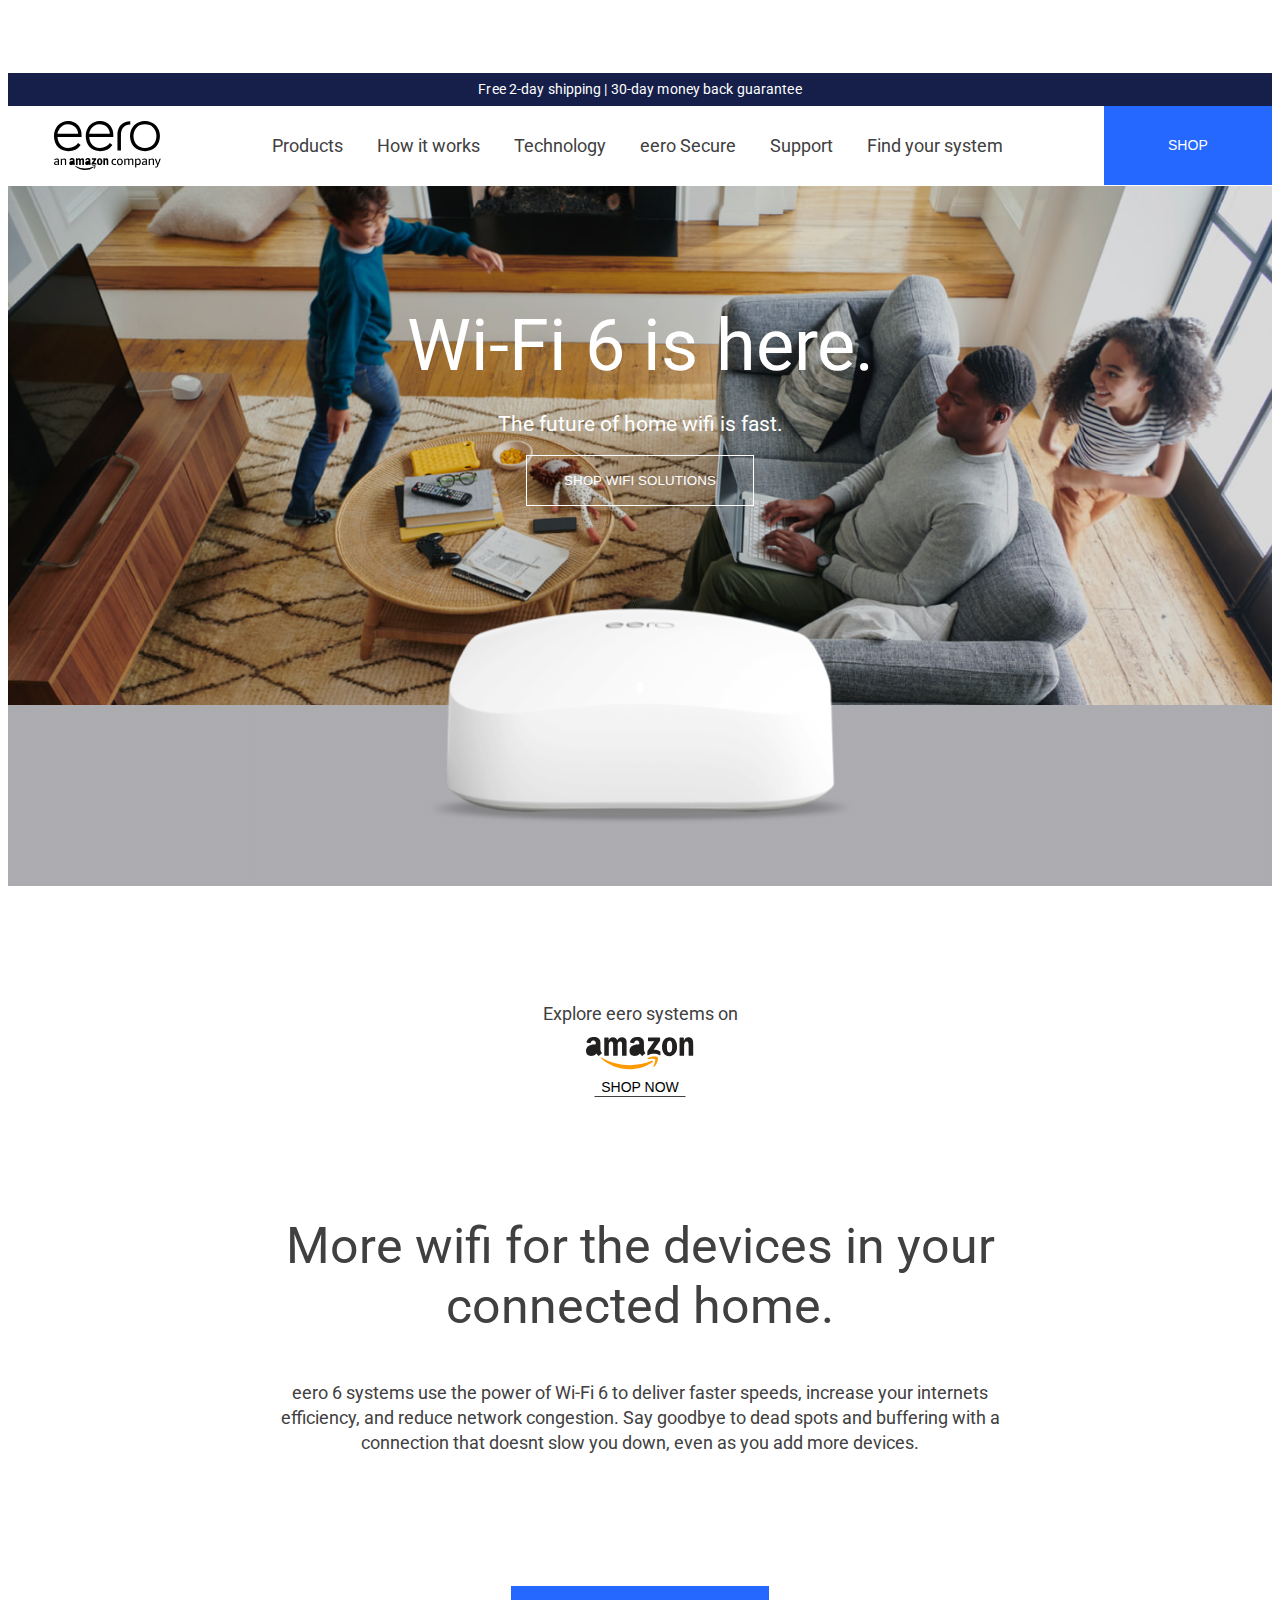
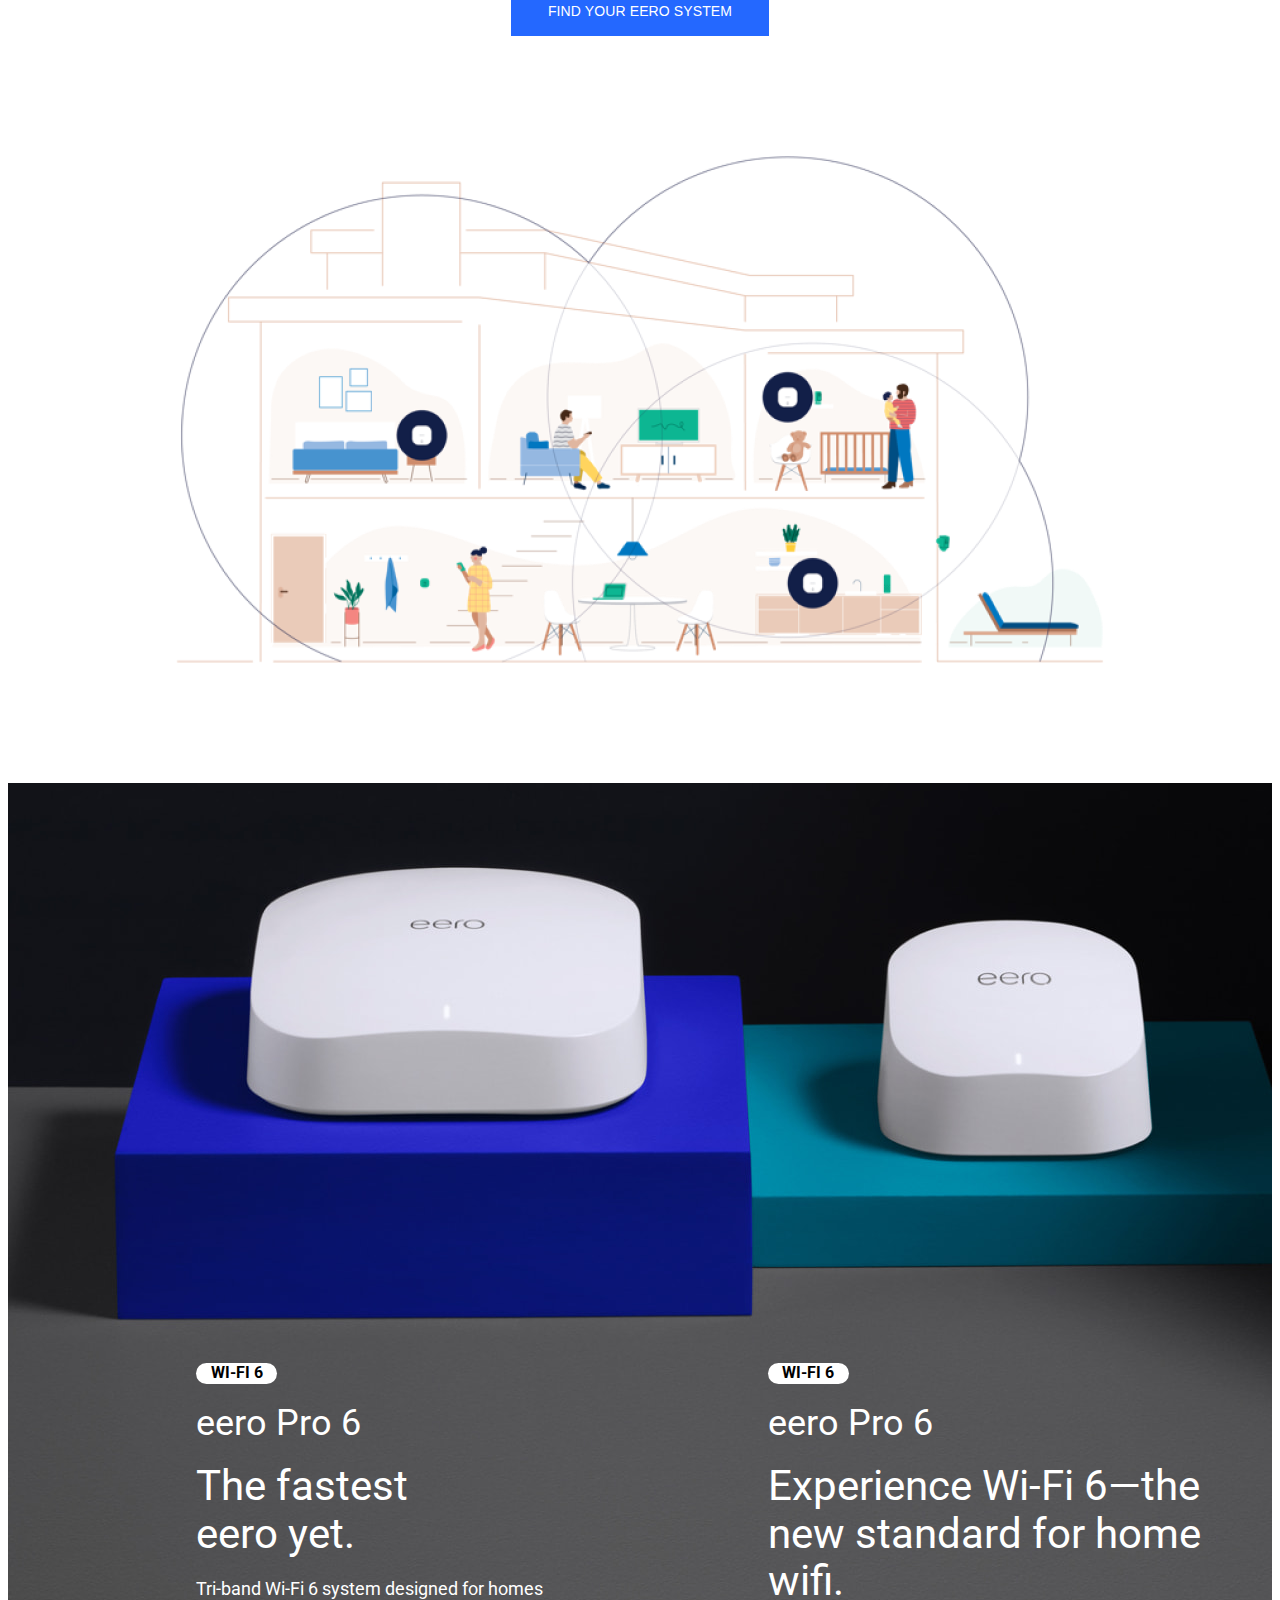
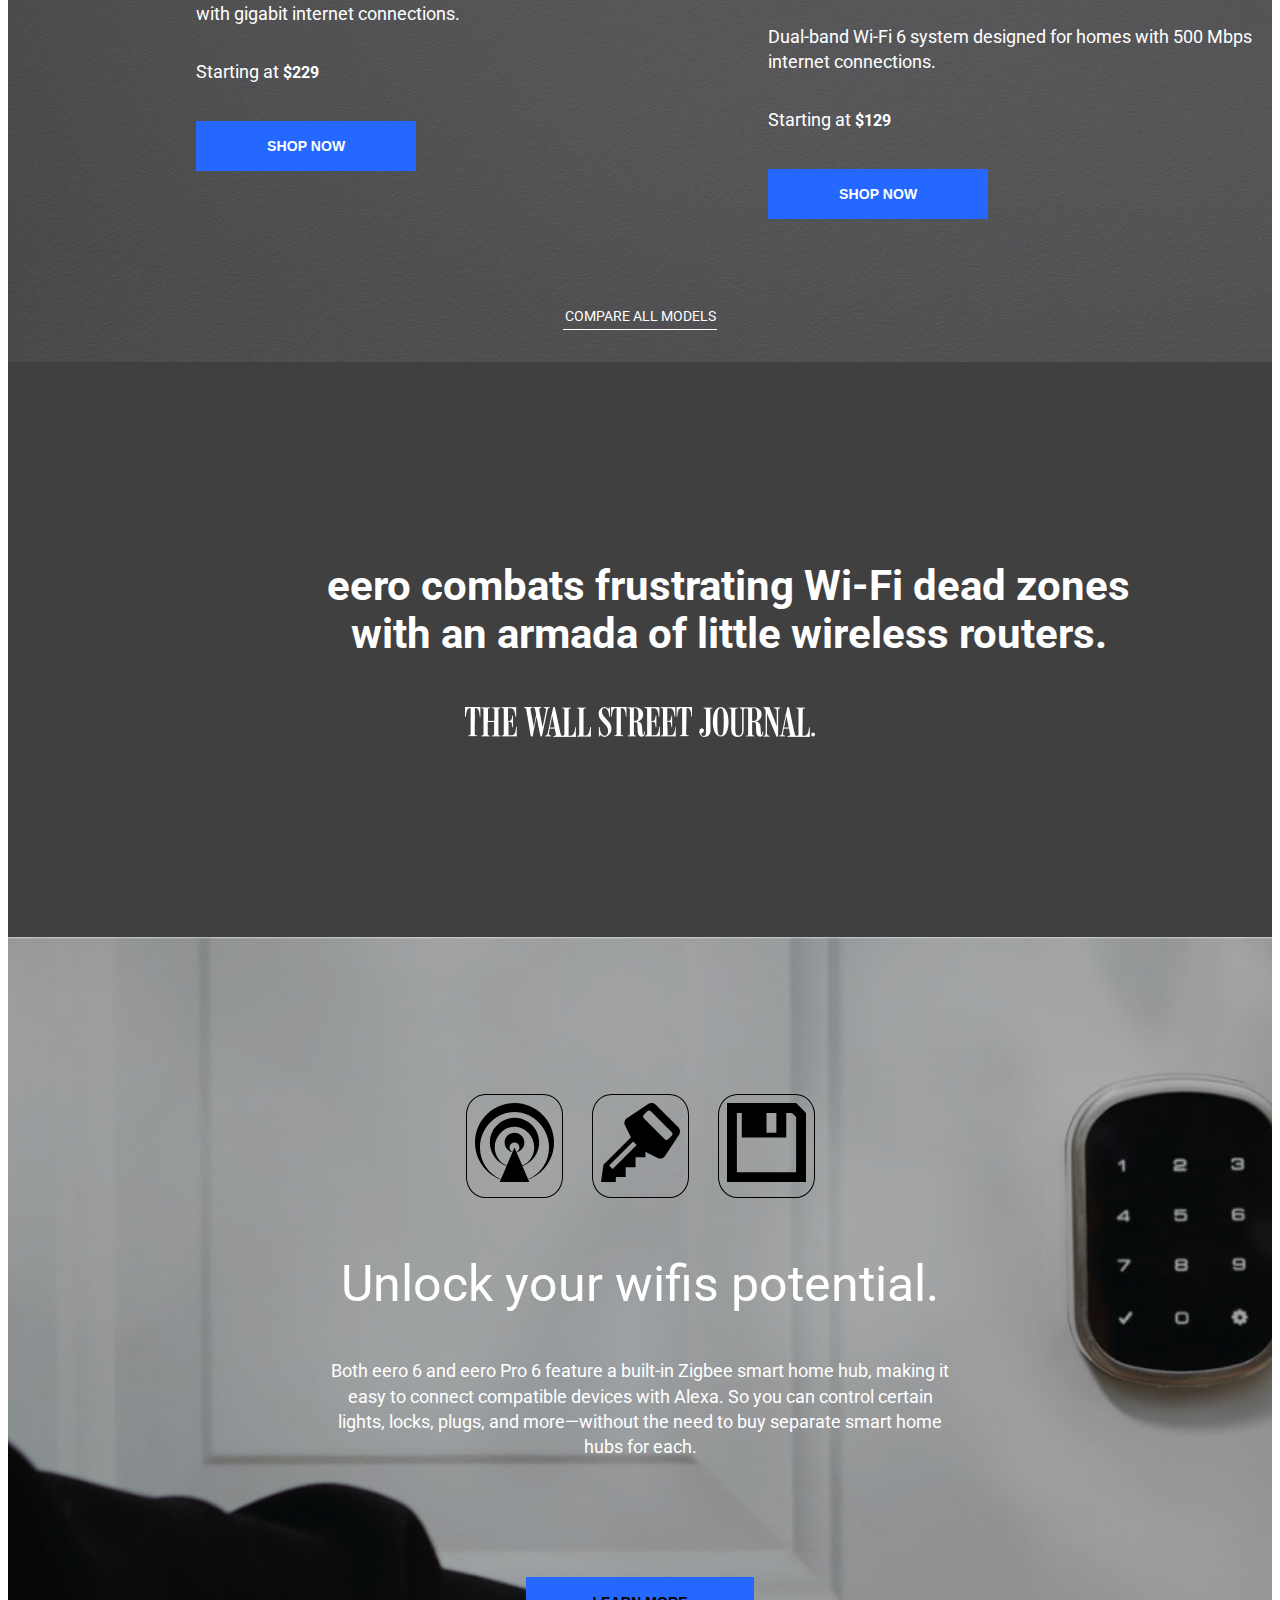
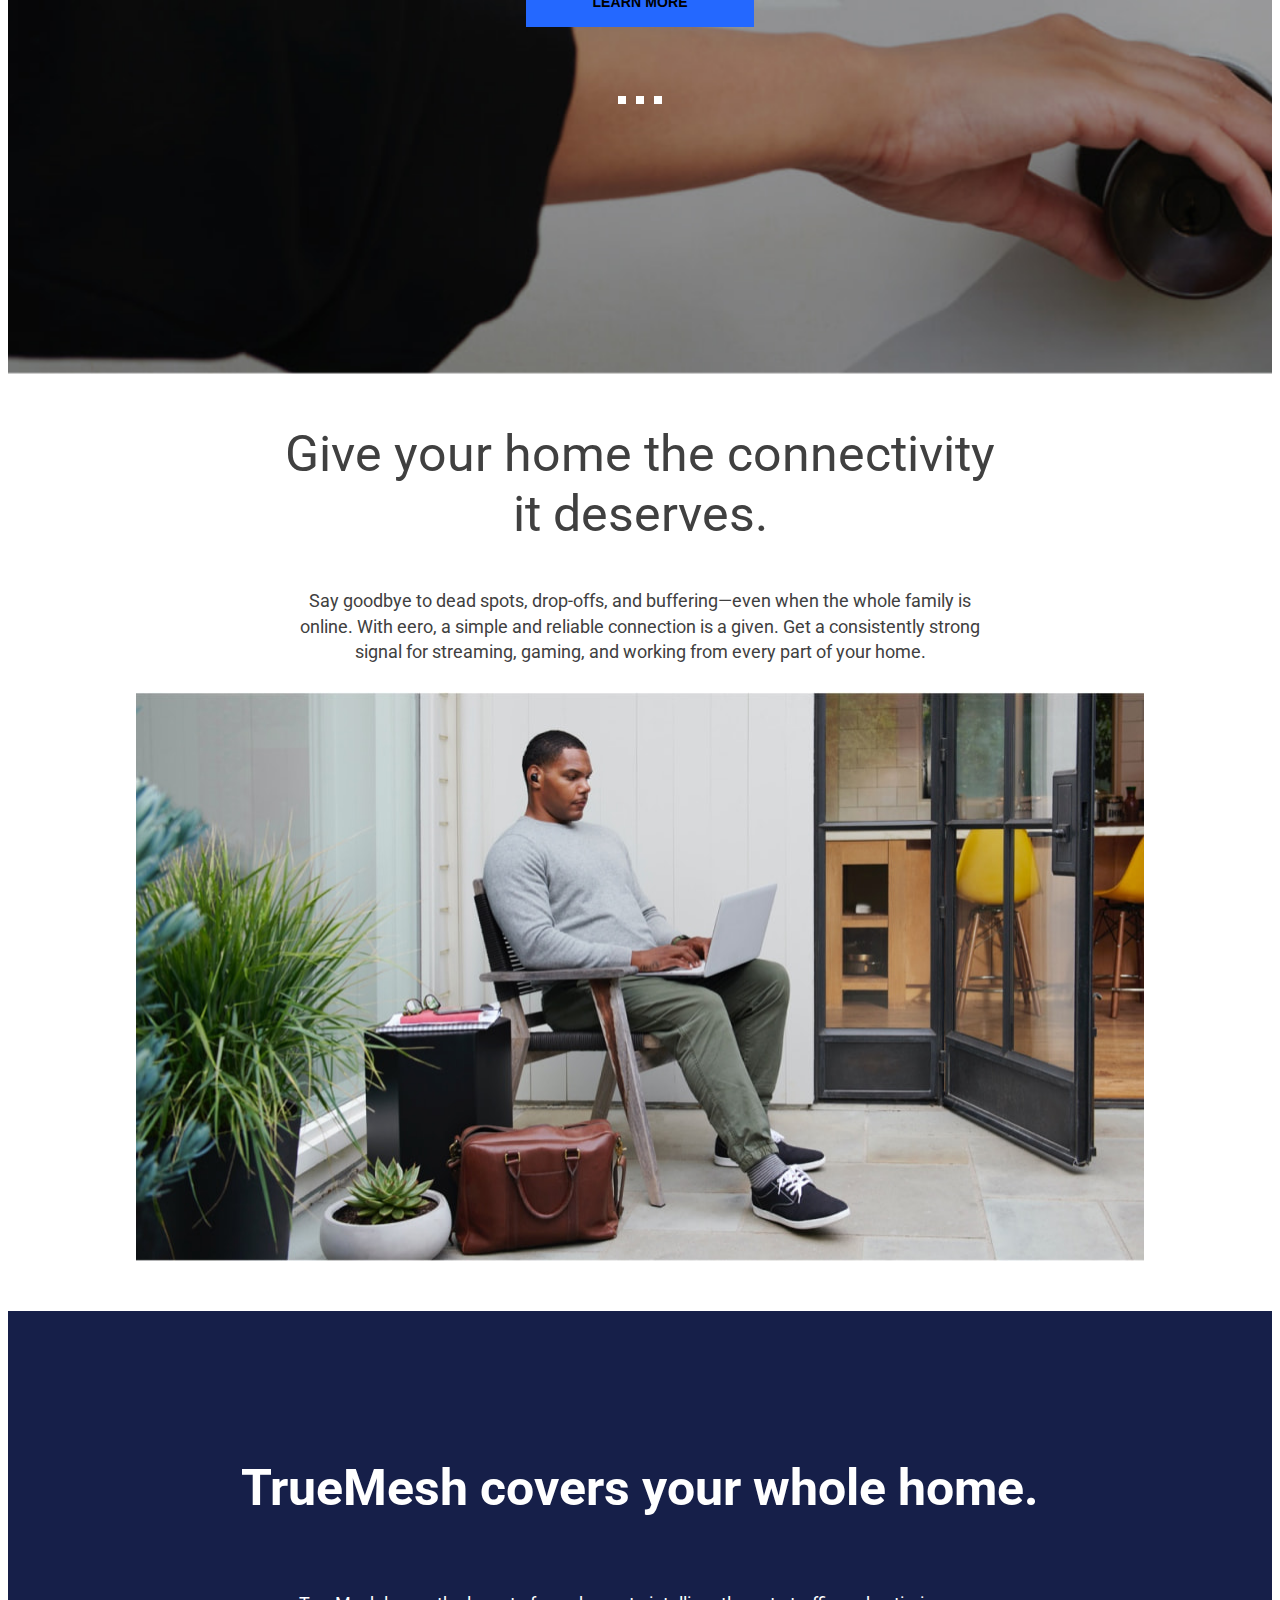
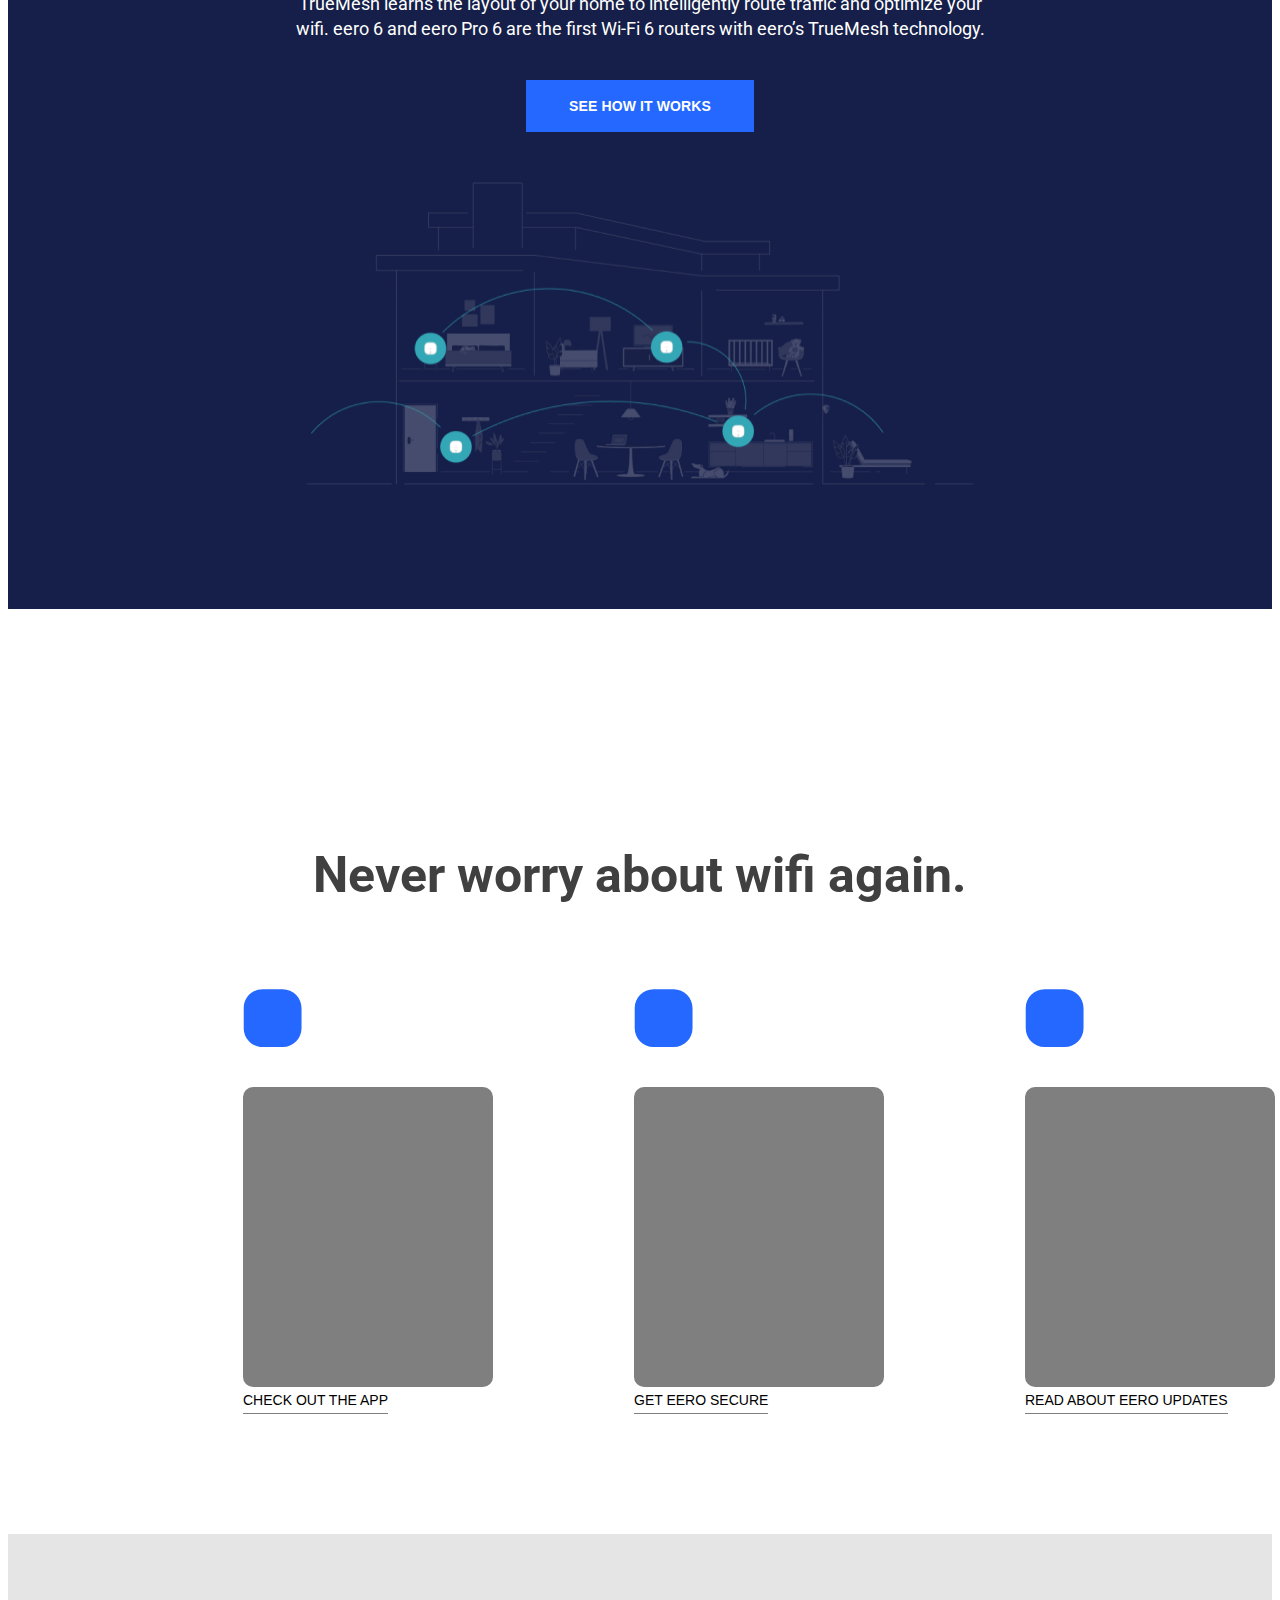
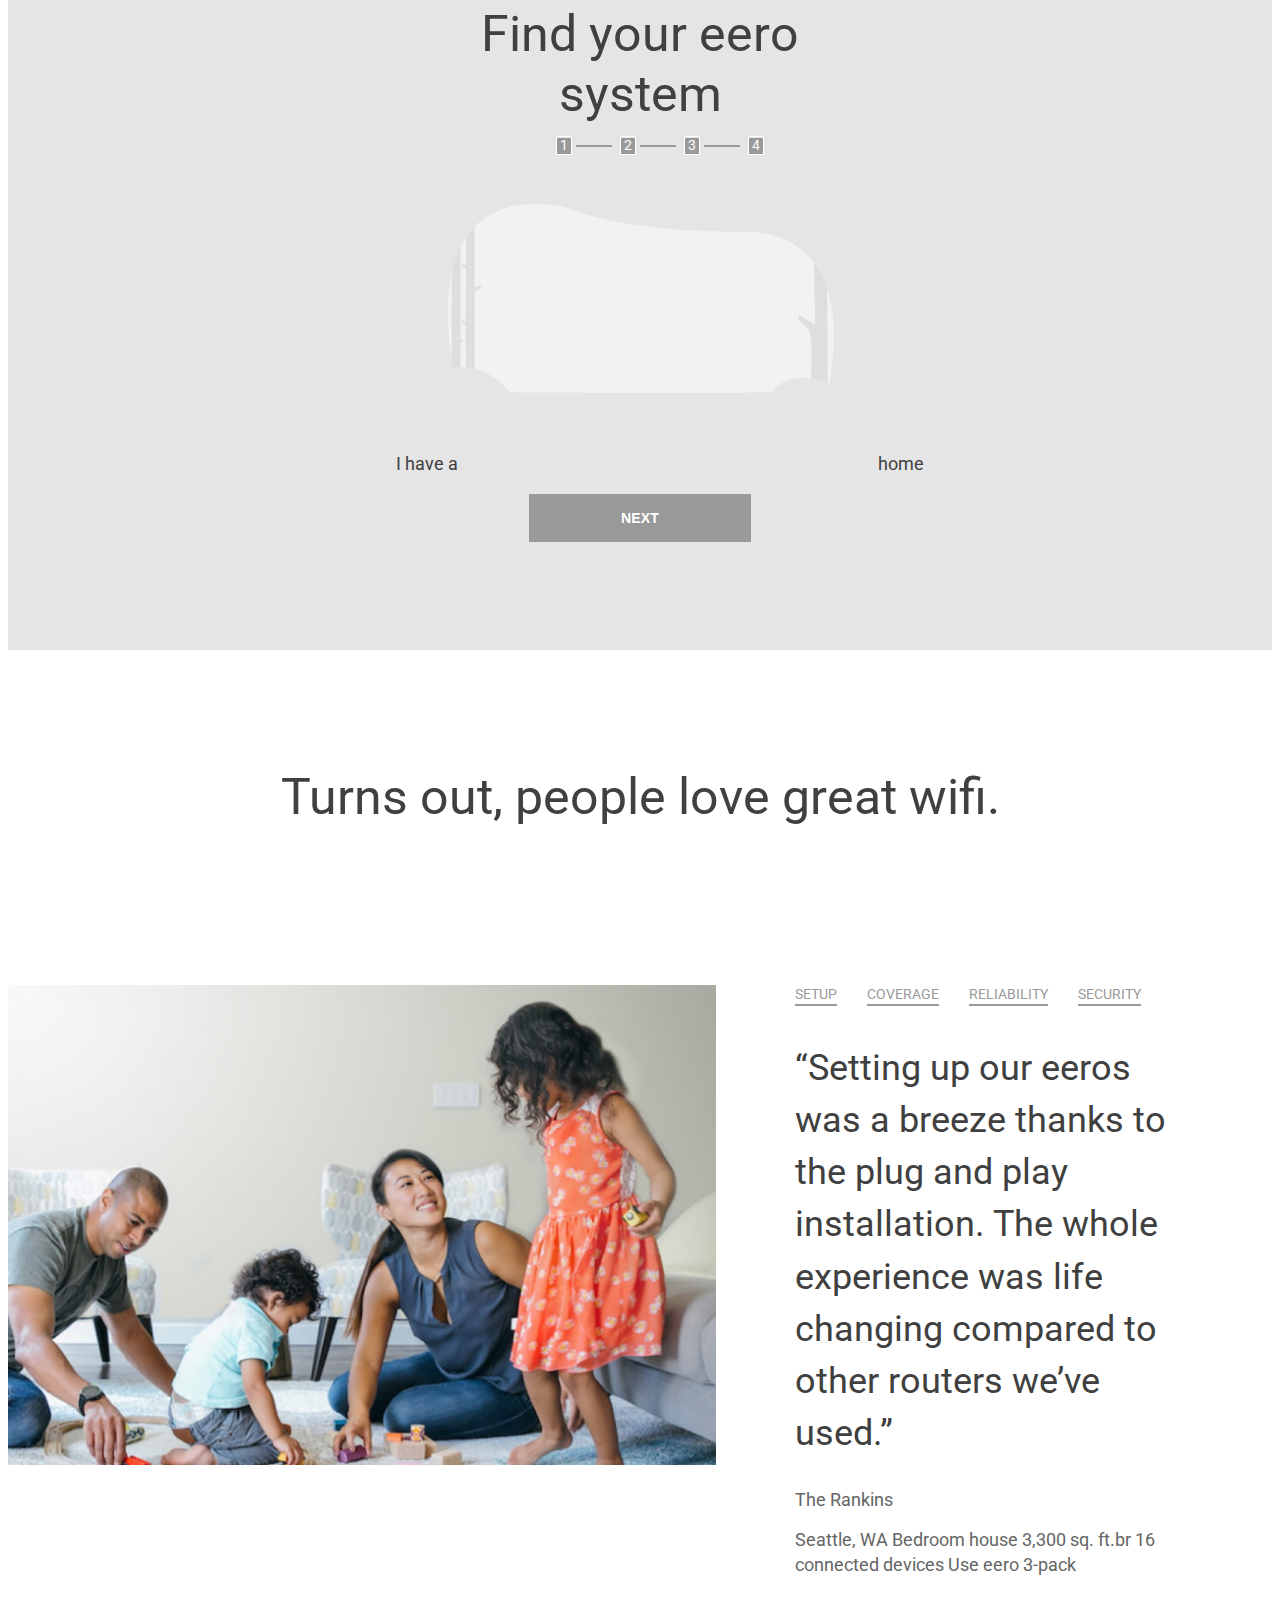
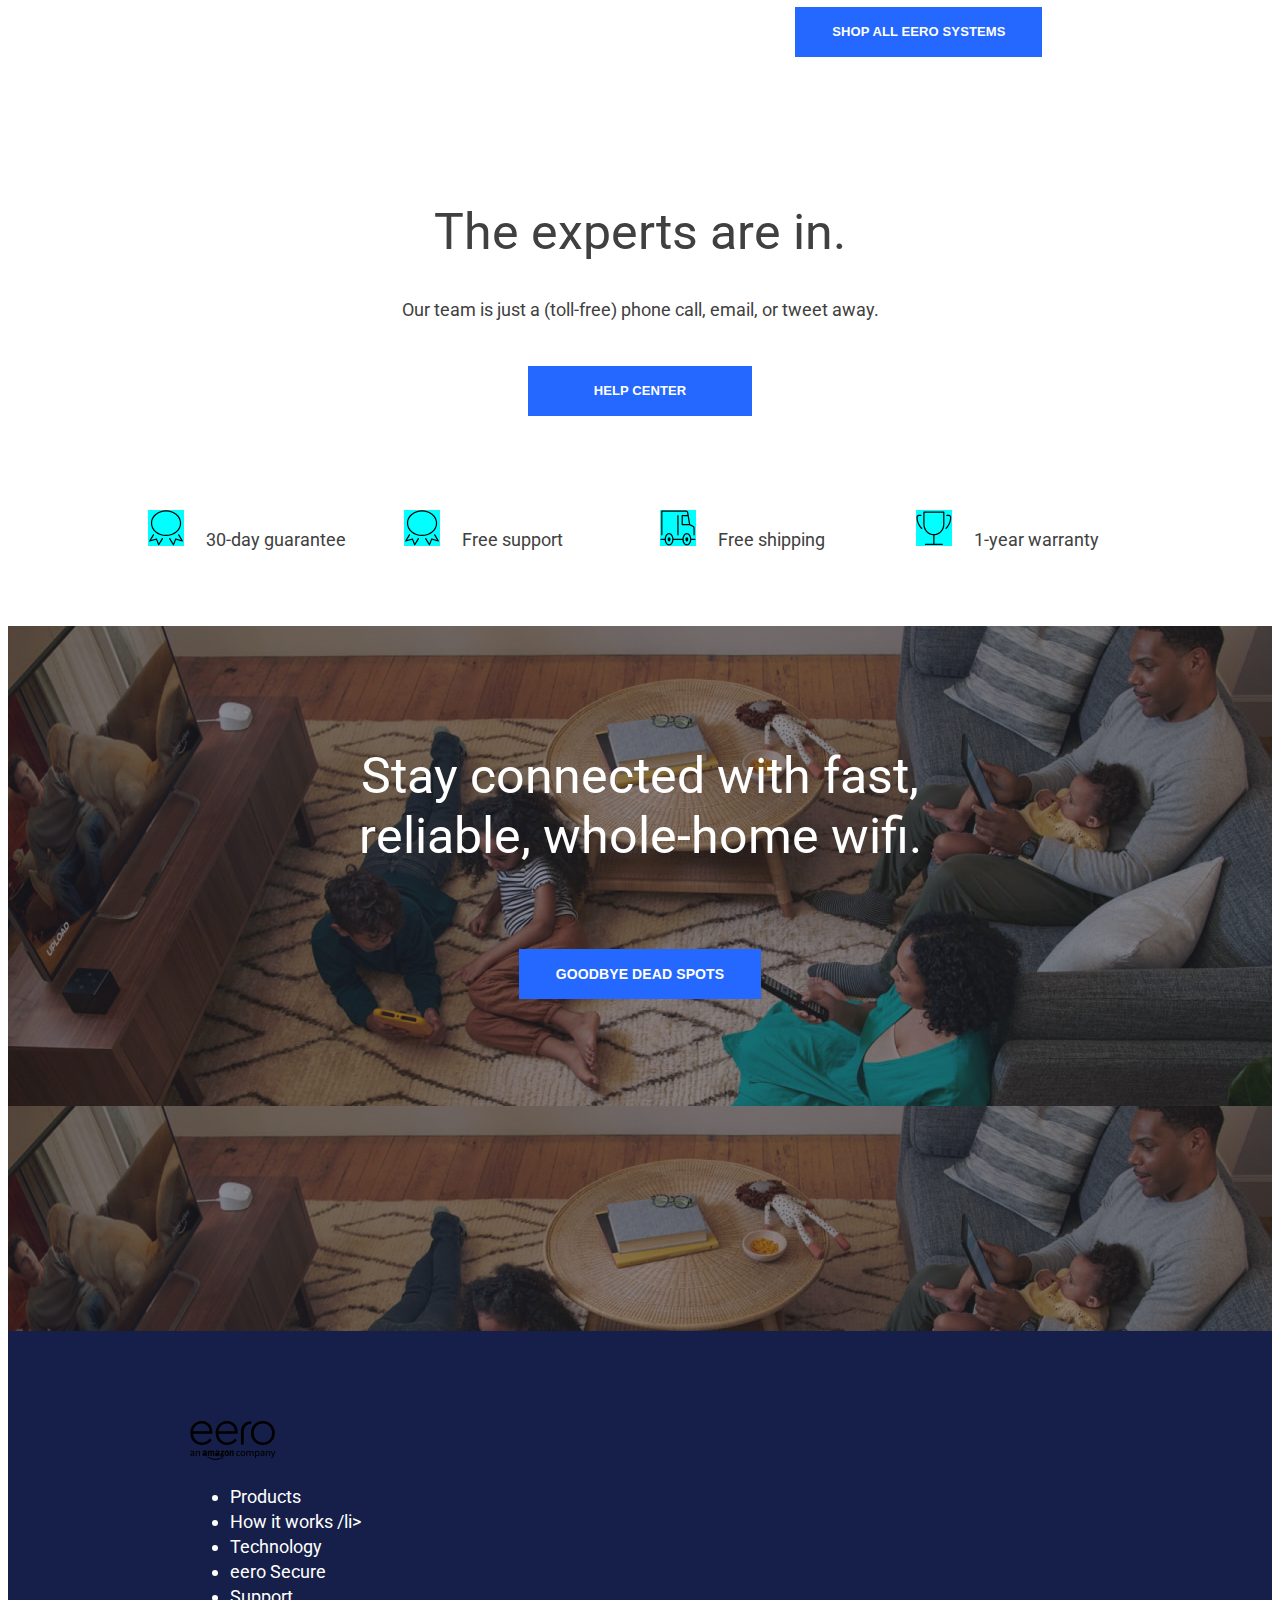
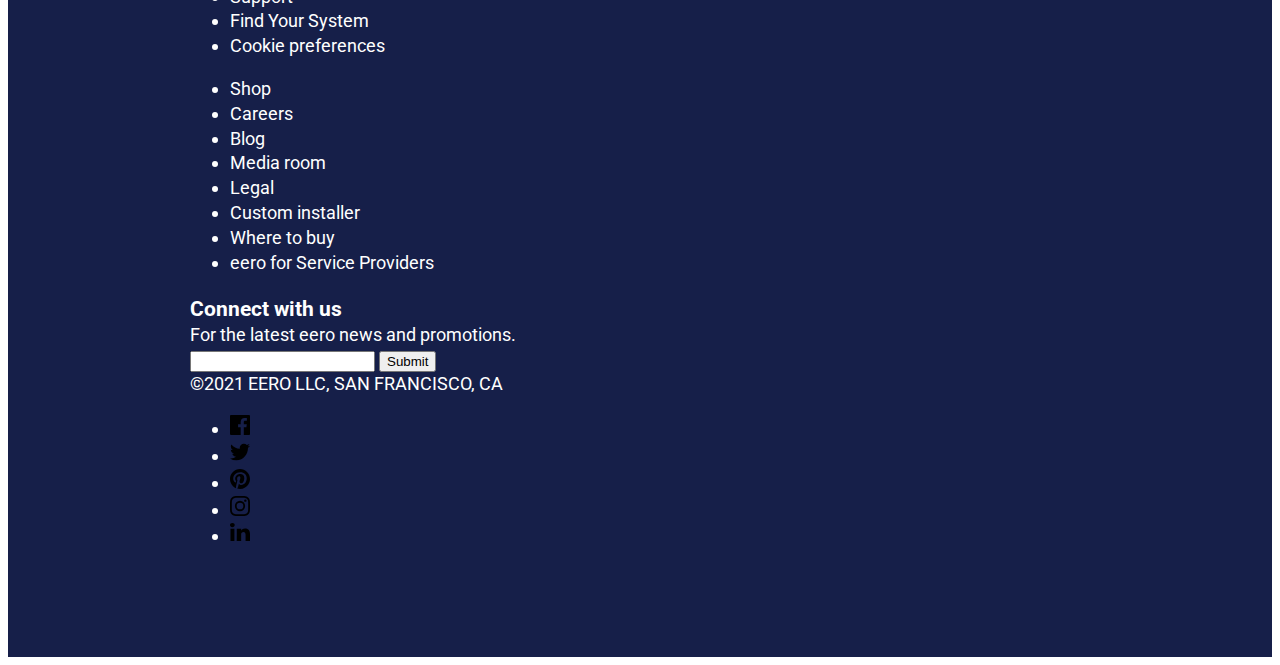
==== commit 054a4d4a: "save" ====
--- a/index.html
+++ b/index.html
@@ -76,9 +76,11 @@
       <section>
         <div class="section-two container">
           <p class="section-two-text">Explore eero systems on</p>
-          <svg class="logo-color" width="108" height="33">
-            <use href="./img/sprite.svg#logo-color"></use>
-          </svg>
+          <div class="scale">
+            <svg class="logo-color" width="108" height="33">
+              <use href="./img/sprite.svg#logo-color"></use>
+            </svg>
+          </div>
           <button class="btn-shop" type="button">SHOP NOW</button>
           <h2 class="section-two-more">
             More wifi for the devices in your connected home.
@@ -191,7 +193,9 @@
           a given. Get a consistently strong signal for streaming, gaming, and
           working from every part of your home.
         </p>
-        <img src="./img/man.jpg" alt="" width="1008" height="569" />
+        <div class="div-four">
+          <img src="./img/man.jpg" alt="" width="1008" height="569" />
+        </div>
       </section>
       <section class="secttion-five">
         <h2>TrueMesh covers your whole home.</h2>
@@ -281,10 +285,146 @@
           <li class="item-two">I have a</li>
           <li class="item-two">home</li>
         </ul>
-        <button type="button">NEXT</button>
+        <button class="btn-seven" type="button">NEXT</button>
+      </section>
+      <section class="section-eight">
+        <h2>Turns out, people love great wifi.</h2>
+        <div class="div-eight">
+          <img src="./img/bg-8.jpg" alt="semya" width="720" height="480" />
+          <div class="div-eight-two">
+            <ul>
+              <li>Setup</li>
+              <li>Coverage</li>
+              <li>Reliability</li>
+              <li>Security</li>
+            </ul>
+            <p class="p-eight">
+              &ldquo;Setting up our eeros was a breeze thanks to the plug and
+              play installation. The whole experience was life changing compared
+              to other routers we’ve used.&rdquo;
+            </p>
+            <h6>The Rankins</h6>
+            <p class="p-eight-two">
+              Seattle, WA Bedroom house 3,300 sq. ft.br 16 connected devices Use
+              eero 3-pack
+            </p>
+            <button type="button">Shop all eero systems</button>
+          </div>
+        </div>
+        <div>
+          <h2>The experts are in.</h2>
+          <p class="p-eight-thre">
+            Our team is just a (toll-free) phone call, email, or tweet away.
+          </p>
+          <button class="btn-eight" type="button">Help center</button>
+        </div>
+        <ul class="list-eight">
+          <li class="item-eight">
+            <svg class="svg-eigth" width="36" height="36">
+              <use href="./img/sprite.svg#icon-banner"></use>
+            </svg>
+            30-day guarantee
+          </li>
+          <li class="item-eight">
+            <svg class="svg-eigth" width="36" height="36">
+              <use href="./img/sprite.svg#icon-banner"></use>
+            </svg>
+            Free support
+          </li>
+          <li class="item-eight">
+            <svg class="svg-eigth" width="36" height="36">
+              <use href="./img/sprite.svg#icon-car"></use>
+            </svg>
+            Free shipping
+          </li>
+          <li class="item-eight">
+            <svg class="svg-eigth" width="36" height="36">
+              <use href="./img/sprite.svg#icon-cub"></use>
+            </svg>
+            1-year warranty
+          </li>
+        </ul>
+      </section>
+      <section class="section-ten">
+        <h2>Stay connected with fast, reliable, whole-home wifi.</h2>
+        <button class="btn-ten" type="button">goodbye dead spots</button>
       </section>
     </main>
-    <footer></footer>
+    <footer>
+      <svg width="86" height="39">
+        <use href="./img/sprite.svg#logo"></use>
+      </svg>
+      <div>
+        <ul>
+          <li>Products</li>
+          <li>How it works /li></li>
+          <li>Technology</li>
+          <li>eero Secure</li>
+          <li>Support</li>
+          <li>Find Your System</li>
+          <li>Cookie preferences</li>
+        </ul>
+        <ul>
+          <li>Shop</li>
+          <li>Careers</li>
+          <li>Blog</li>
+          <li>Media room</li>
+          <li>Legal</li>
+          <li>Custom installer</li>
+          <li>Where to buy</li>
+          <li>eero for Service Providers</li>
+        </ul>
+        <div>
+          <h3>Connect with us</h3>
+          <p>For the latest eero news and promotions.</p>
+          <form action="">
+            <label for="email"></label>
+            <input type="text" name="email" />
+            <button type="submit">Submit</button>
+          </form>
+        </div>
+      </div>
+      <div>
+        <p>&copy;2021 EERO LLC, SAN FRANCISCO, CA</p>
+        <ul>
+          <li>
+            <a href="">
+              <svg class="footer-svg" width="20" height="20">
+                <use href="./img/sprite.svg#icon-facebook"></use>
+              </svg>
+            </a>
+          </li>
+          <li>
+            <a href="">
+              <svg class="footer-svg" width="20" height="20">
+                <use href="./img/sprite.svg#icon-twitter"></use>
+              </svg>
+            </a>
+          </li>
+          <li>
+            <a href="">
+              <svg class="footer-svg" width="20" height="20">
+                <use href="./img/sprite.svg#icon-P"></use>
+              </svg>
+            </a>
+          </li>
+          <li>
+            <a href="">
+              <svg class="footer-svg" width="20" height="20">
+                <use href="./img/sprite.svg#icon-insta"></use>
+              </svg>
+            </a>
+          </li>
+          <li>
+            <a href="">
+              <svg class="footer-svg" width="20" height="20">
+                <use href="./img/sprite.svg#icon-linkedin"></use>
+              </svg>
+            </a>
+          </li>
+        </ul>
+      </div>
+    </footer>
     <script src="./js/modal.js"></script>
   </body>
 </html>
--- a/css/styles.css
+++ b/css/styles.css
@@ -26,6 +26,7 @@
   line-height: 1.38;
   color: var(--main-text);
   position: relative;
+  max-width: 1600px;
 }
 h1,
 h2,
@@ -116,6 +117,16 @@
   bottom: 0;
 }
 
+.header-link:hover::after {
+  position: absolute;
+  content: "";
+  display: block;
+  width: 100%;
+  height: 3px;
+  background-color: var(--but-color);
+  left: 0;
+  top: 0;
+}
 .header-link {
   height: 80px;
   display: flex;
@@ -245,6 +256,15 @@
   margin-right: auto;
   margin-bottom: 28px;
 }
+.scale:hover .logo-color {
+  transform: scale(1.2);
+}
+.scale {
+  width: 130px;
+  height: 40px;
+  margin-left: auto;
+  margin-right: auto;
+}
 .btn-shop {
   font-size: 14px;
   line-height: 1.15;
@@ -509,7 +529,7 @@
   justify-content: center;
 }
 .section-four {
-  padding: 120px 216px 137px 216px;
+  padding: 50px;
 }
 .section-four h2 {
   font-weight: 400;
@@ -530,6 +550,14 @@
   margin-left: auto;
   margin-right: auto;
   margin-bottom: 28px;
+}
+
+.div-four:hover img {
+  transform: scale(0.7);
+}
+.section-four img {
+  margin-left: auto;
+  margin-right: auto;
 }
 .secttion-five {
   background-color: var(--main-color);
@@ -652,7 +680,7 @@
 }
 .section-seven {
   background-color: #e5e5e5;
-  padding: 70px 468px 108px 468px;
+  padding: 70px 250px 108px 250px;
 }
 .section-seven h2 {
   font-weight: 400;
@@ -696,6 +724,10 @@
 .list-two {
   display: flex;
   list-style: none;
+  justify-content: center;
+}
+.item-two {
+  justify-content: center;
 }
 .item-two:first-child {
   margin-right: 420px;
@@ -769,10 +801,176 @@
     transform: rotate(360deg);
   }
 }
-
-.section-seven button {
+.btn-seven:hover {
+  transform: scale(1.1);
+}
+/* .section-seven button {
   animation-name: spin;
   animation-duration: 5s;
   animation-timing-function: linear;
-  /* animation-iteration-count: infinite; */
-}
+  animation-iteration-count: infinite;
+} */
+.section-eight h2 {
+  font-weight: 400;
+  font-size: 50px;
+  line-height: 1.2;
+  text-align: center;
+  margin-top: 117px;
+  margin-bottom: 35px;
+}
+.section-eight img {
+  margin-top: 123px;
+}
+.div-eight-two ul {
+  font-size: 14px;
+  line-height: 1.32;
+  text-transform: uppercase;
+  display: flex;
+  list-style: none;
+  margin-bottom: 36px;
+  padding-left: 0;
+  margin-top: 0;
+  color: #999999;
+  cursor: pointer;
+  margin-top: 123px;
+}
+.div-eight-two li:not(:last-child) {
+  margin-right: 30px;
+}
+.div-eight-two li::after {
+  content: "";
+  height: 2px;
+  width: 100%;
+  background-color: currentColor;
+  display: block;
+}
+.div-eight-two li:hover {
+  color: var(--but-color);
+}
+.div-eight-two li {
+  transition: 250ms cubic-bezier(0.4, 0, 0.2, 6);
+}
+
+.div-eight {
+  display: flex;
+}
+.div-eight-two {
+  margin-left: 79px;
+  margin-right: 79px;
+  margin-bottom: 28px;
+}
+.p-eight {
+  font-size: 36px;
+  line-height: 1.45;
+  margin-bottom: 28px;
+}
+
+.p-eight-two {
+  font-size: 18px;
+  line-height: 1.4;
+  color: #646565;
+  margin-bottom: 30px;
+}
+
+.div-eight h6 {
+  font-weight: 400;
+  font-size: 18px;
+  line-height: 1.4;
+  color: #646565;
+  margin-bottom: 14px;
+}
+.div-eight button {
+  font-weight: 700;
+  font-size: 13px;
+  line-height: 1.08;
+  text-align: center;
+  letter-spacing: 0.11px;
+  text-transform: uppercase;
+  color: var(--sacondary-text);
+  padding: 18px 37px;
+  background-color: var(--but-color);
+  border: none;
+}
+.p-eight-thre {
+  font-size: 18px;
+  line-height: 1.4;
+  text-align: center;
+  margin-bottom: 44px;
+}
+.btn-eight {
+  font-weight: 700;
+  font-size: 13px;
+  line-height: 1.08;
+  text-align: center;
+  letter-spacing: 0.11px;
+  text-transform: uppercase;
+  padding: 18px 66px;
+  background-color: var(--but-color);
+  border: none;
+  color: var(--sacondary-text);
+  margin-left: auto;
+  margin-right: auto;
+  display: block;
+  margin-bottom: 94px;
+}
+.list-eight {
+  list-style: none;
+  display: flex;
+  margin-left: auto;
+  margin-right: auto;
+  font-size: 18px;
+  line-height: 1.4;
+  justify-content: center;
+  margin-bottom: 74px;
+}
+.item-eight {
+  display: block;
+  width: 256px;
+  justify-content: center;
+}
+.svg-eigth {
+  margin-right: 18px;
+  background-color: aqua;
+}
+.section-ten {
+  padding: 120px 300px 105px 300px;
+  max-width: 1600px;
+  height: 480px;
+  background-image: linear-gradient(
+      rgba(47, 48, 58, 0.4),
+      rgba(47, 48, 58, 0.4)
+    ),
+    url(../img/bg-ten.jpg);
+}
+.section-ten h2 {
+  font-size: 50px;
+  font-weight: 400;
+  line-height: 1.2;
+  text-align: center;
+  color: var(--sacondary-text);
+  width: 596px;
+  margin-left: auto;
+  margin-right: auto;
+  margin-bottom: 83px;
+}
+.btn-ten {
+  font-weight: 700;
+  font-size: 14px;
+  line-height: 1;
+  text-align: center;
+  letter-spacing: 0.11px;
+  text-transform: uppercase;
+  color: var(--sacondary-text);
+  padding: 18px 37px;
+  background-color:  var(--but-color);
+  border: none;
+  display: block;
+  margin-left: auto;
+  margin-right: auto;
+  cursor: pointer;
+}
+footer {
+  color: var(--sacondary-text);
+  background-color: var(--main-color);
+  padding: 90px 189px 90px 182px;
+}
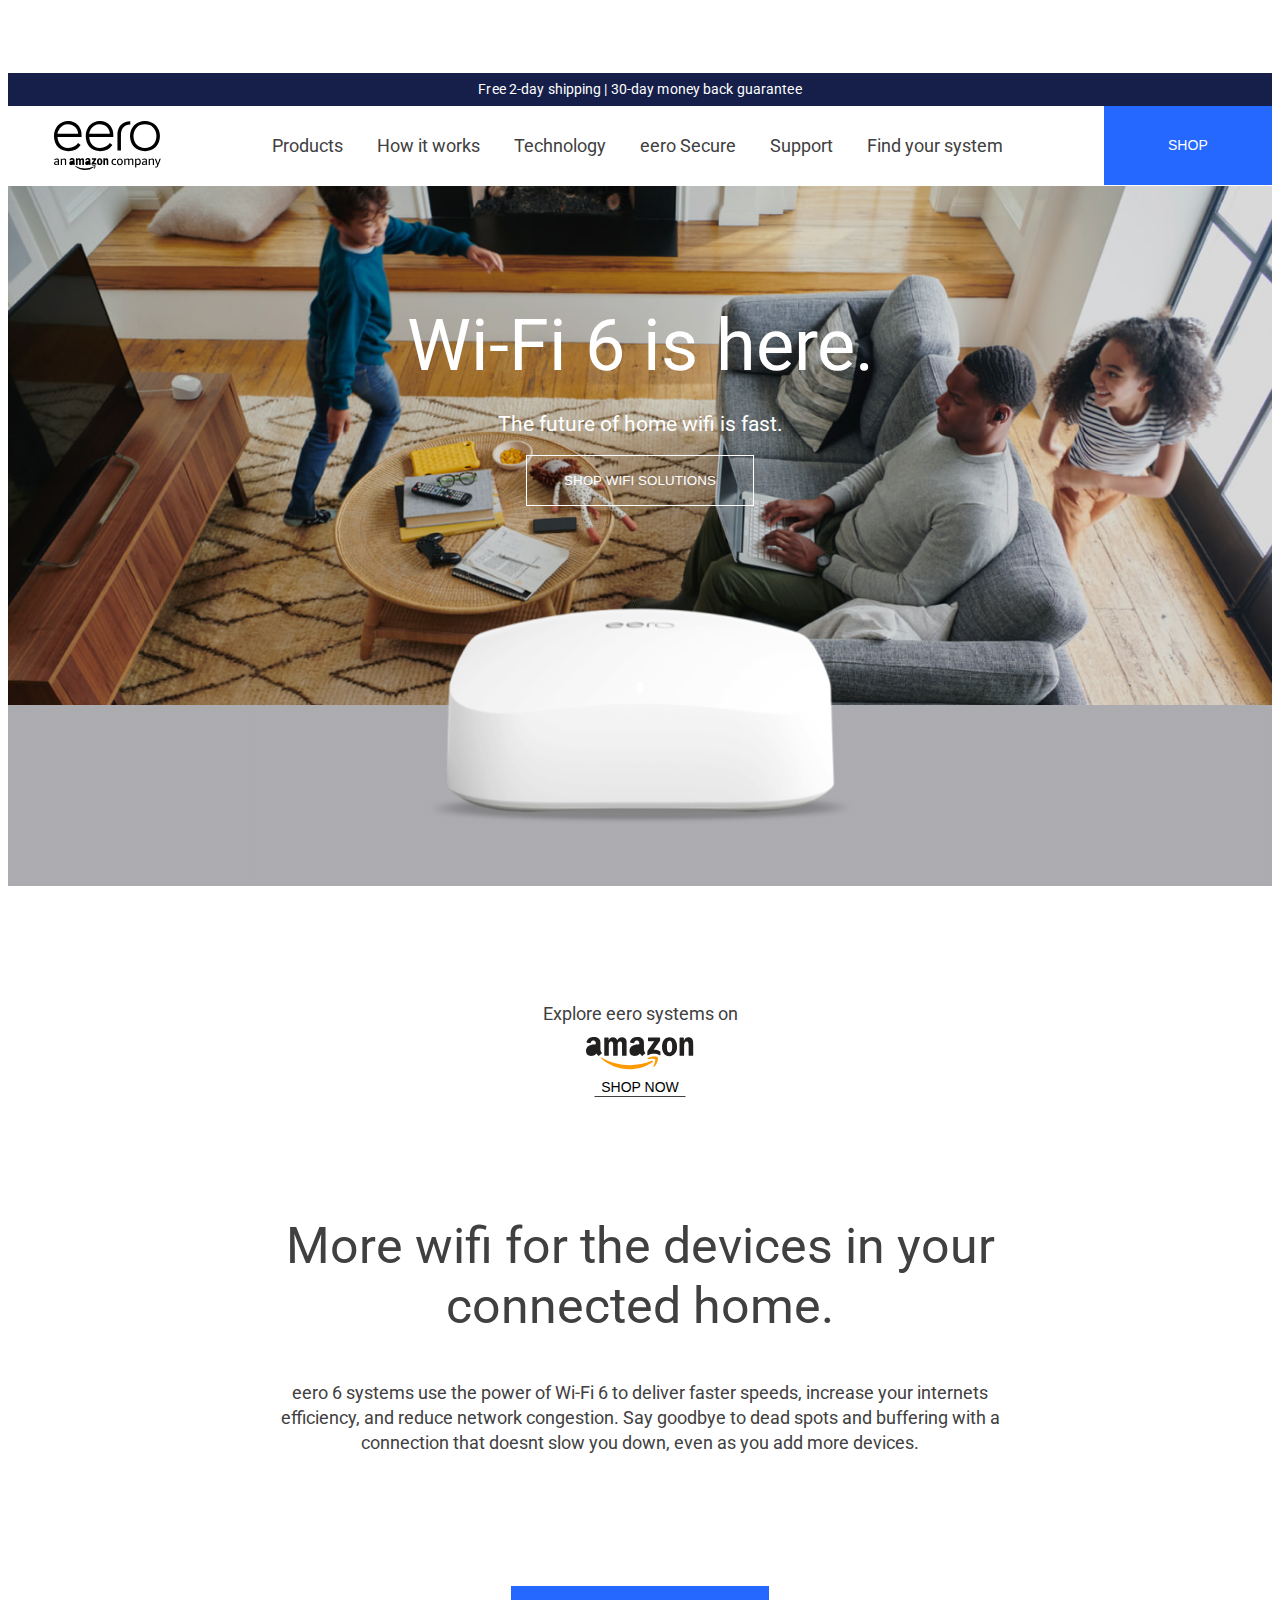
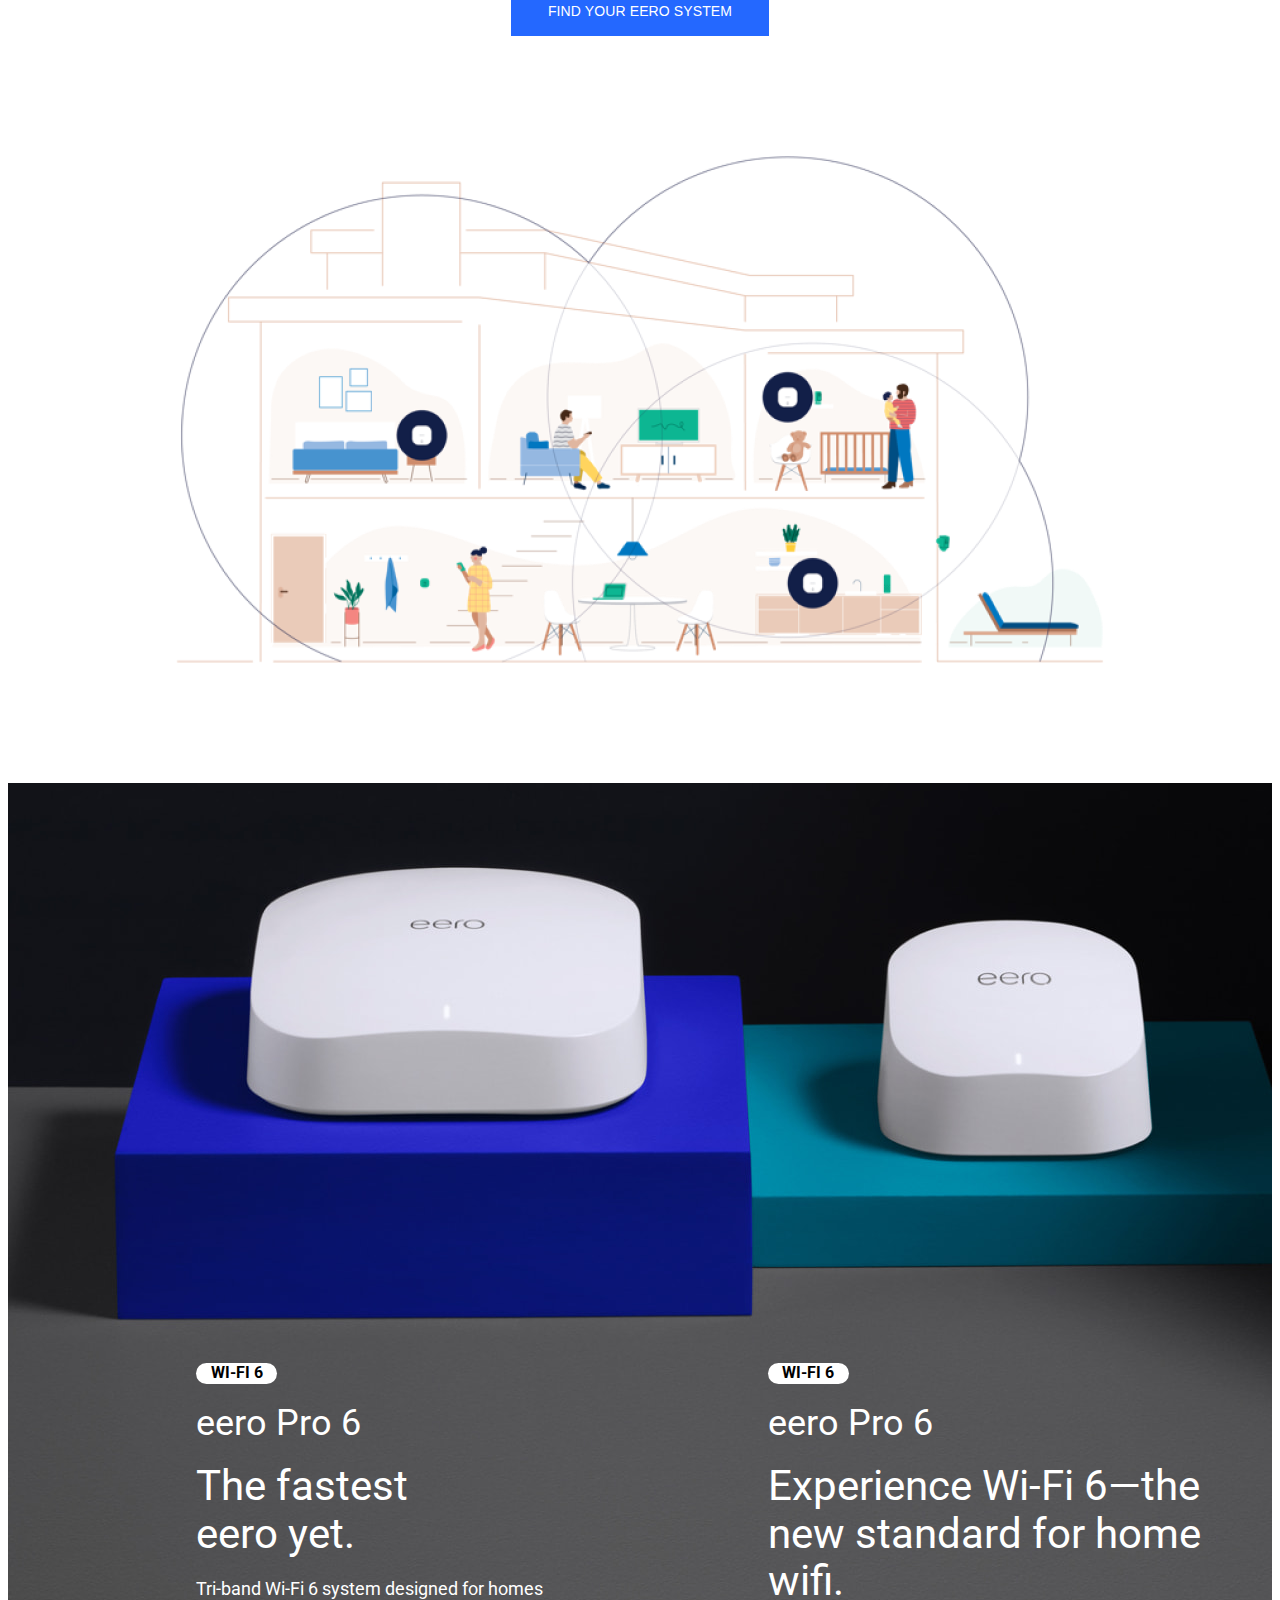
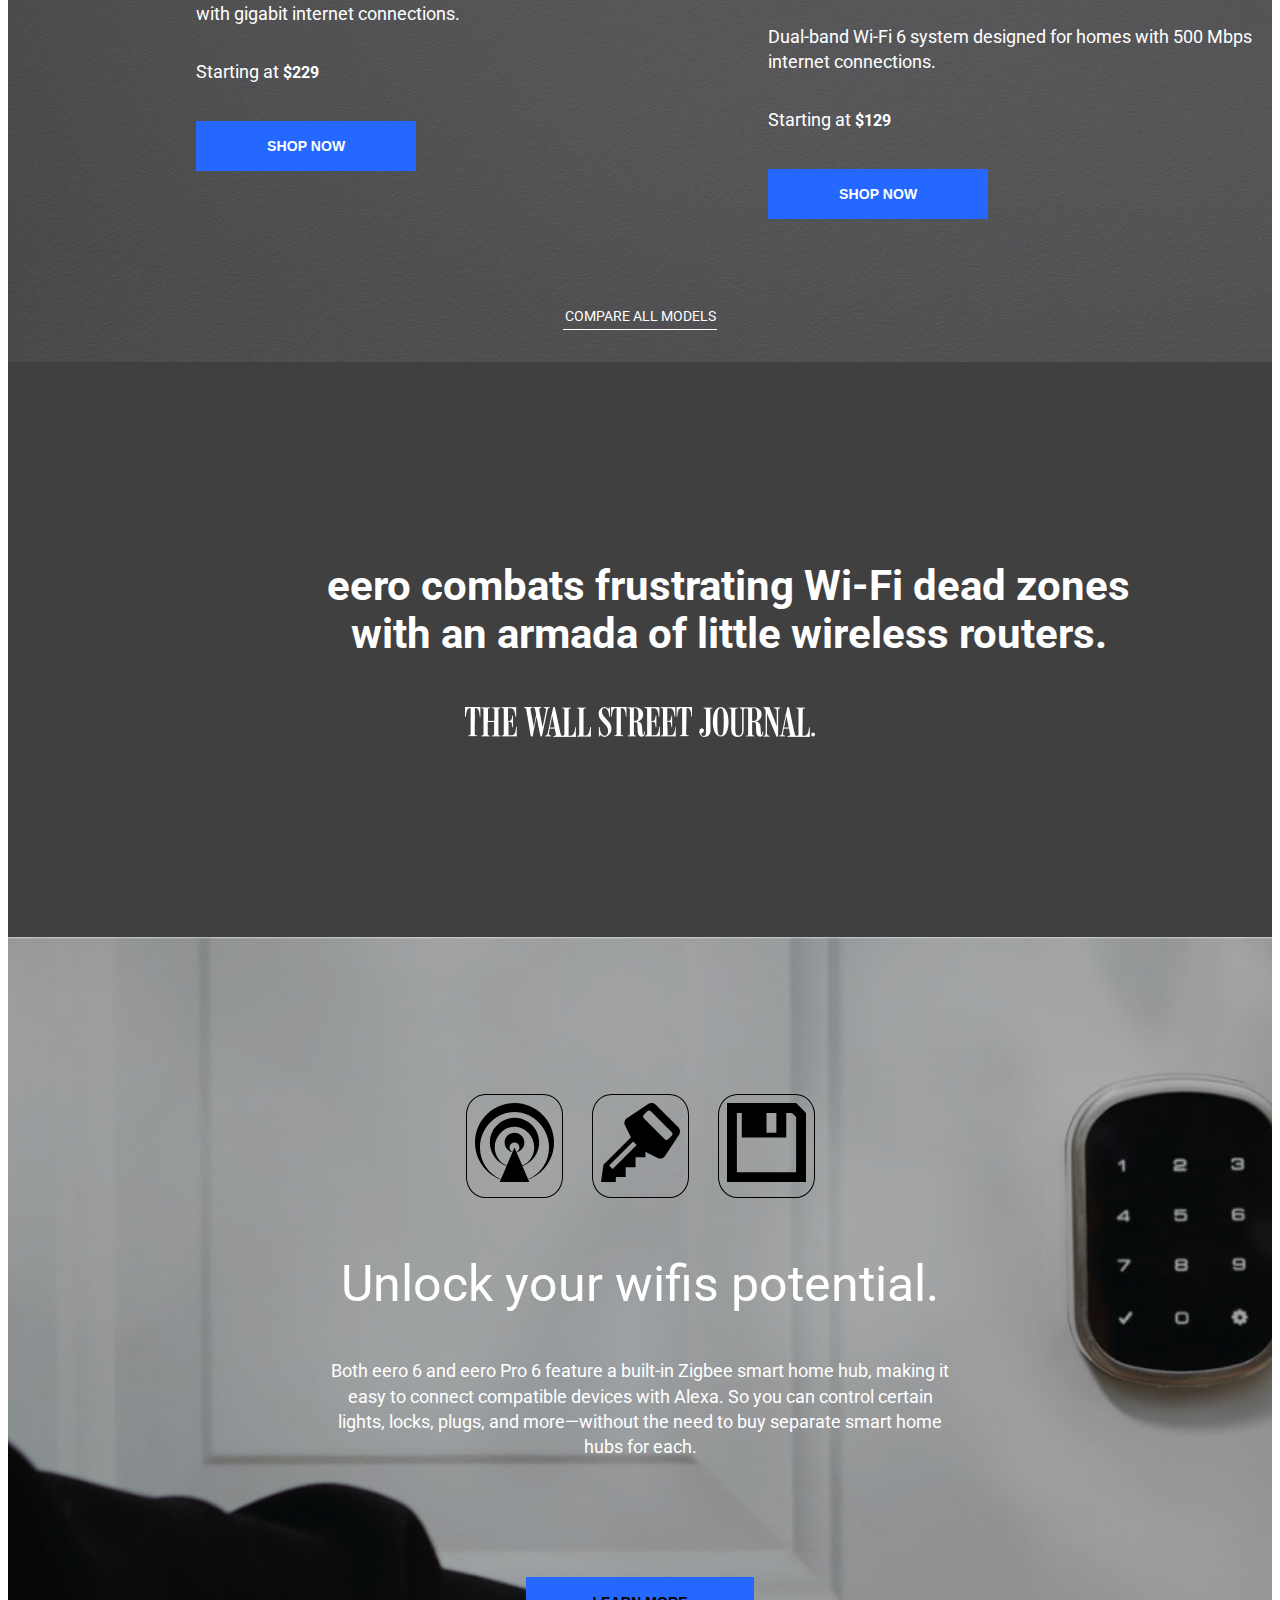
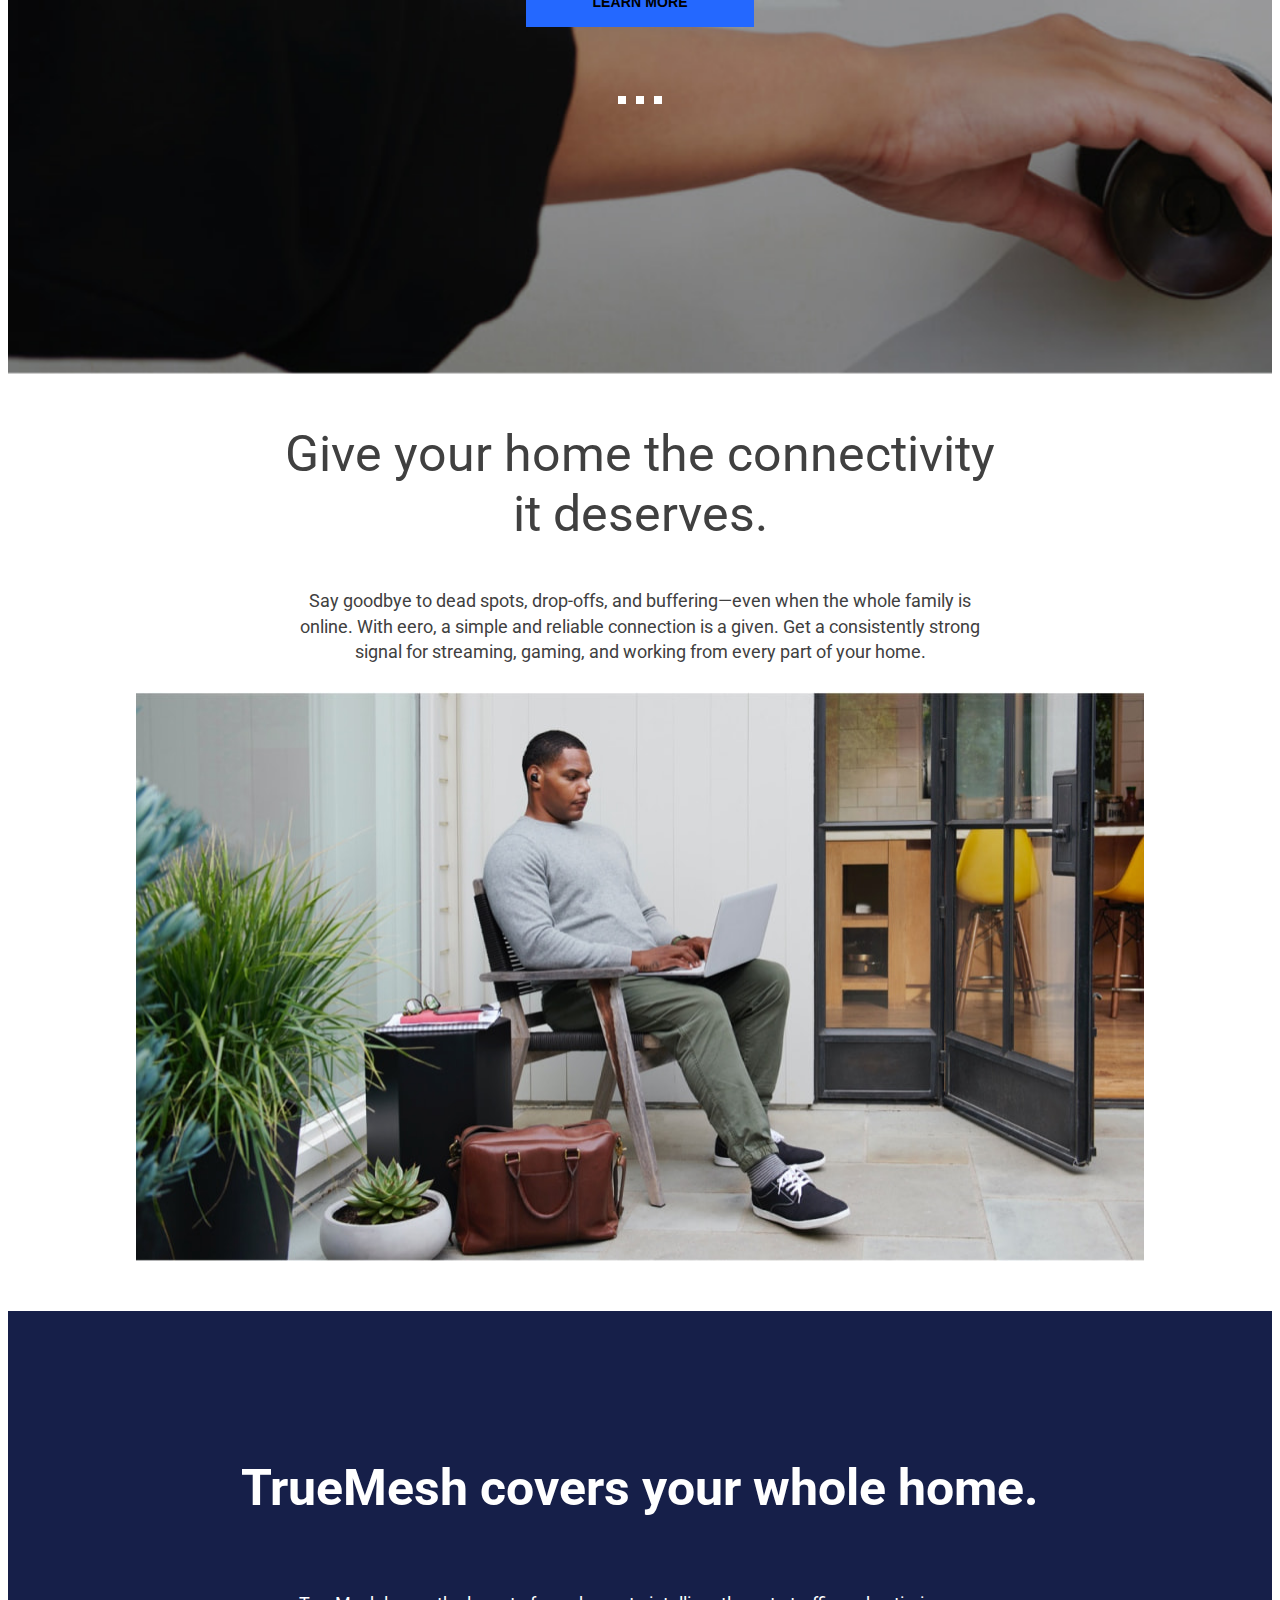
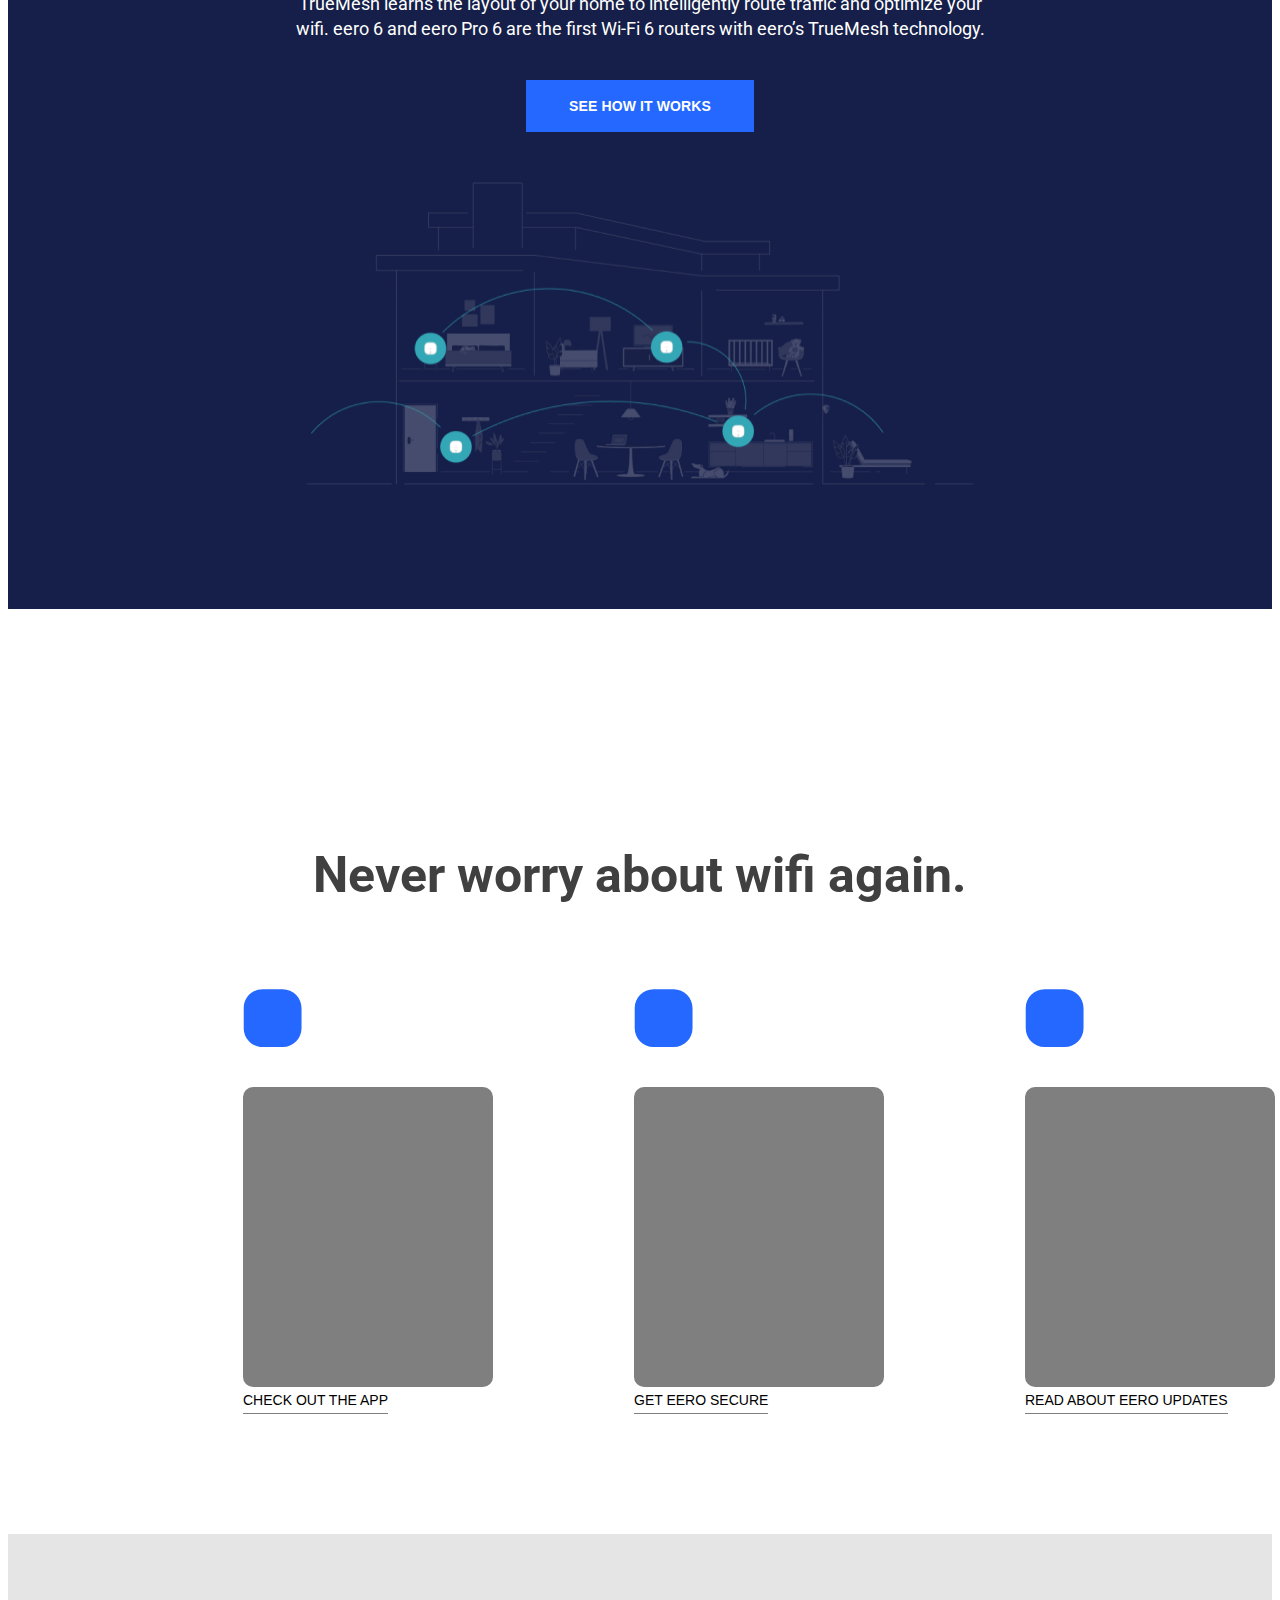
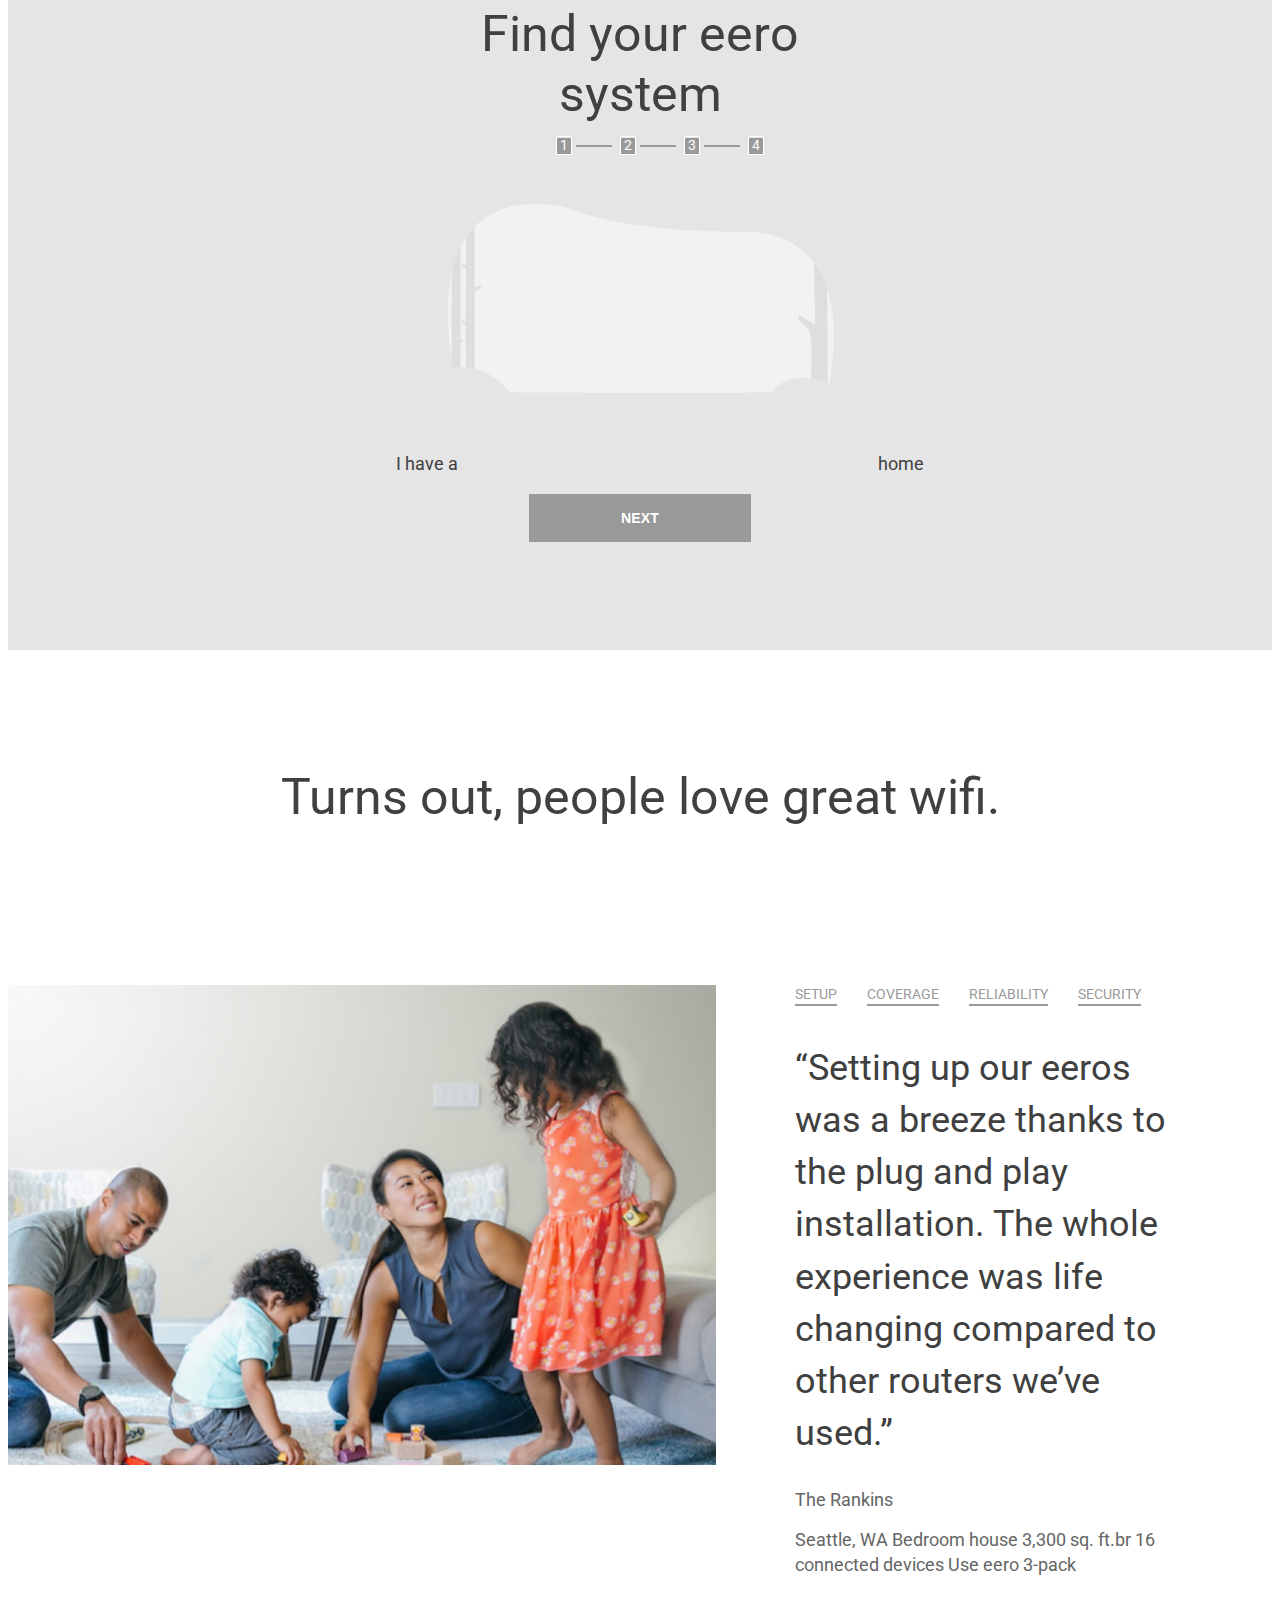
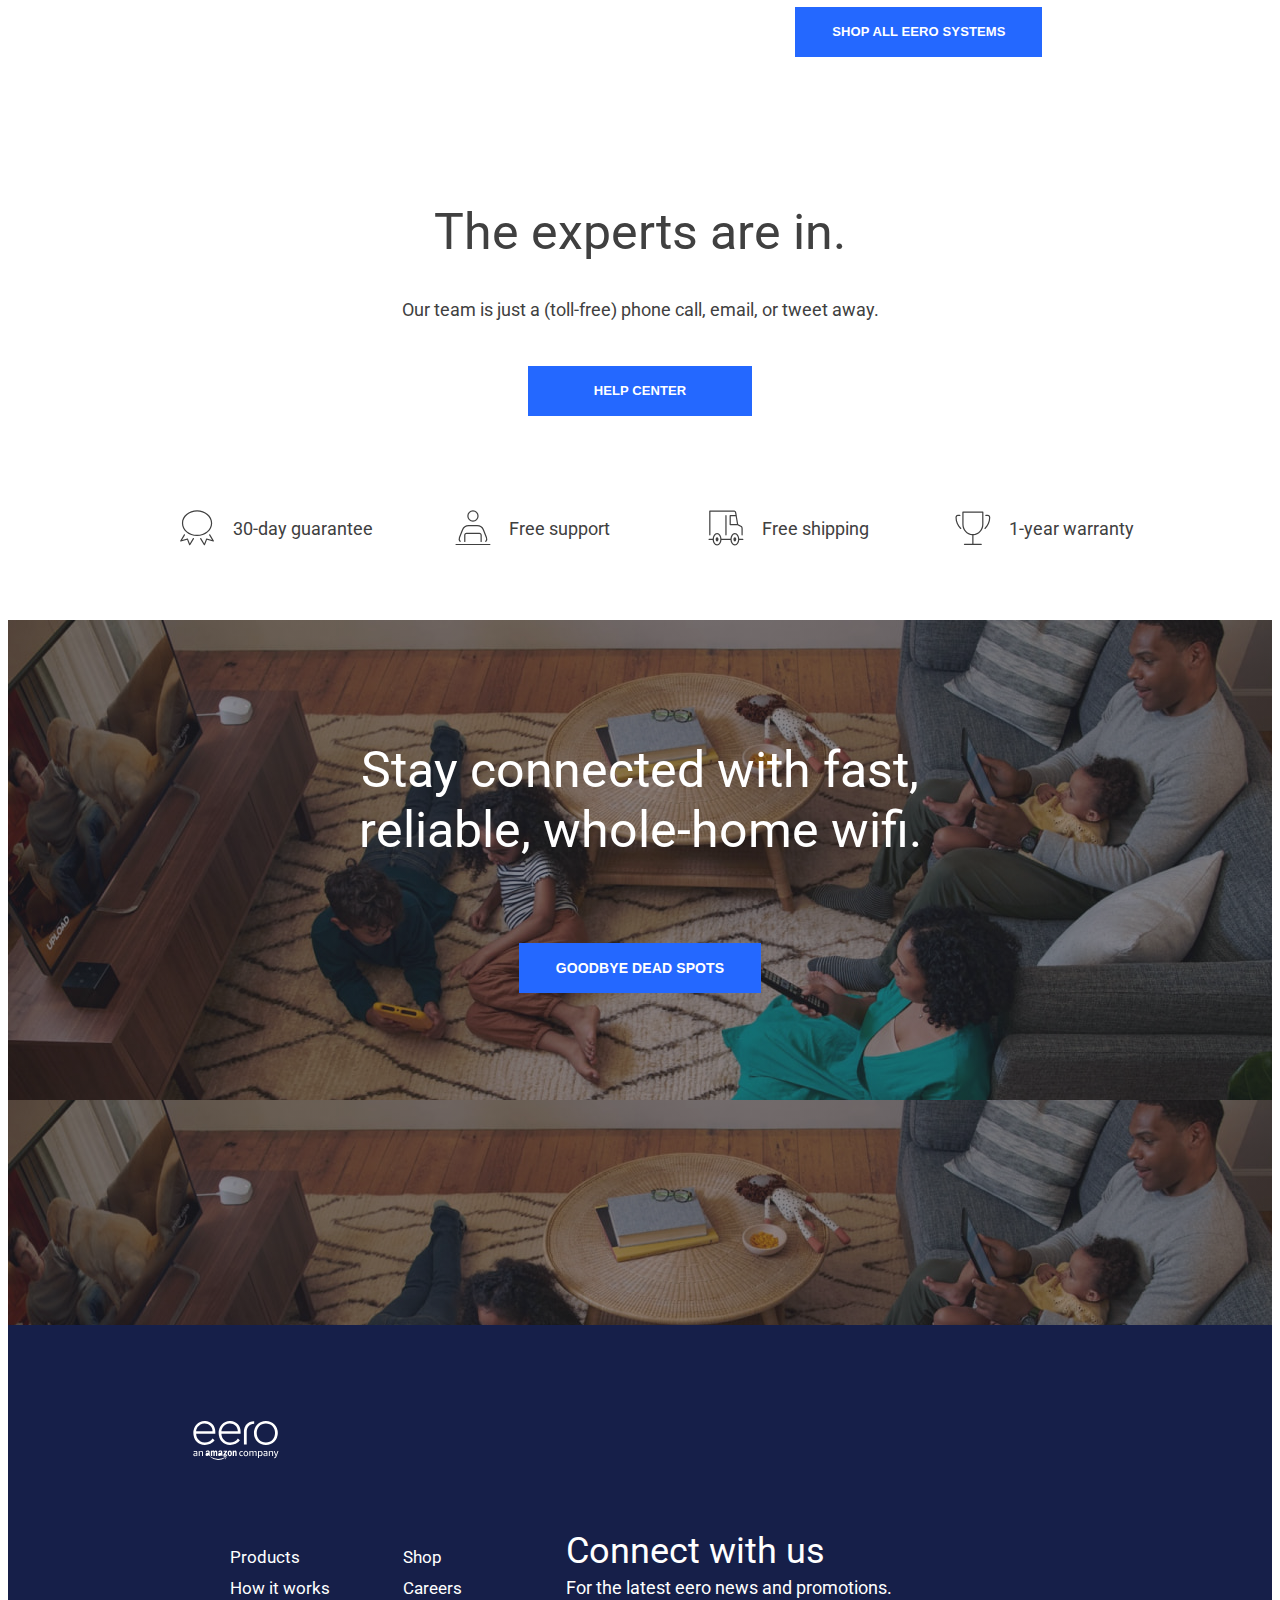
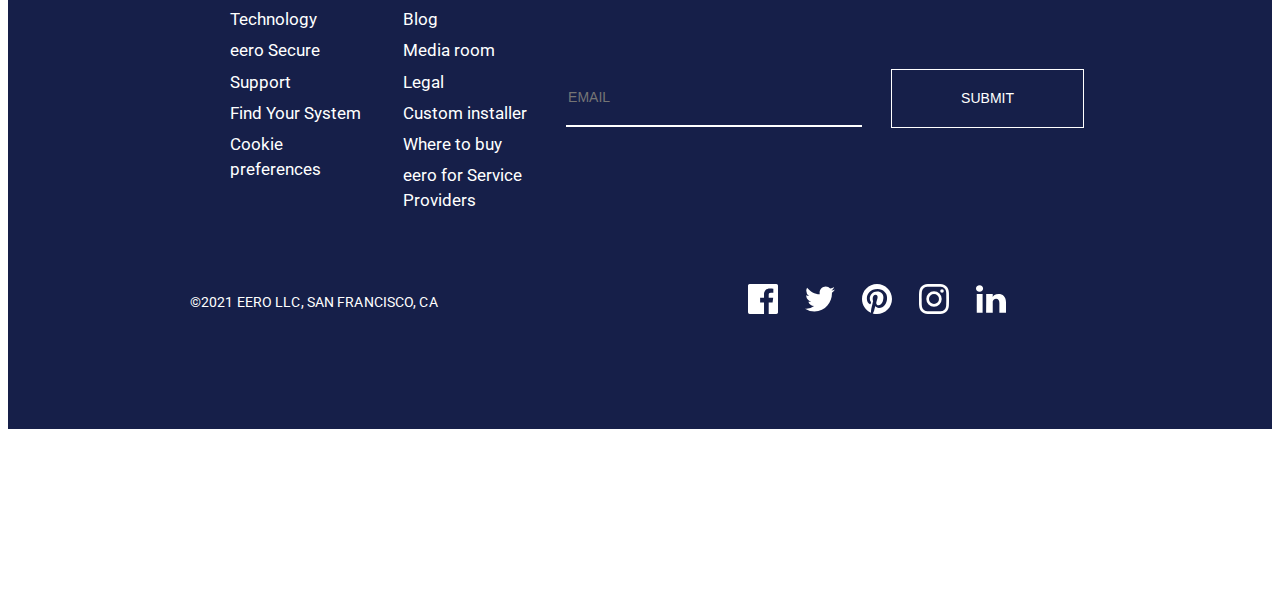
==== commit 5cf289ed: "save" ====
--- a/index.html
+++ b/index.html
@@ -327,7 +327,7 @@
           </li>
           <li class="item-eight">
             <svg class="svg-eigth" width="36" height="36">
-              <use href="./img/sprite.svg#icon-banner"></use>
+              <use href="./img/sprite.svg#icon-man"></use>
             </svg>
             Free support
           </li>
@@ -351,20 +351,20 @@
       </section>
     </main>
     <footer>
-      <svg width="86" height="39">
+      <svg class="footer-svg" width="86" height="39">
         <use href="./img/sprite.svg#logo"></use>
       </svg>
-      <div>
-        <ul>
+      <div class="div-footer">
+        <ul class="list-footer">
           <li>Products</li>
-          <li>How it works /li></li>
+          <li>How it works</li>
           <li>Technology</li>
           <li>eero Secure</li>
           <li>Support</li>
           <li>Find Your System</li>
           <li>Cookie preferences</li>
         </ul>
-        <ul>
+        <ul class="list-footer">
           <li>Shop</li>
           <li>Careers</li>
           <li>Blog</li>
@@ -374,50 +374,50 @@
           <li>Where to buy</li>
           <li>eero for Service Providers</li>
         </ul>
-        <div>
+        <div class="footer-two">
           <h3>Connect with us</h3>
           <p>For the latest eero news and promotions.</p>
           <form action="">
             <label for="email"></label>
-            <input type="text" name="email" />
+            <input type="text" name="email" placeholder="EMAIL" />
             <button type="submit">Submit</button>
           </form>
         </div>
       </div>
-      <div>
-        <p>&copy;2021 EERO LLC, SAN FRANCISCO, CA</p>
-        <ul>
-          <li>
+      <div class="div-last">
+        <p class="footer-p">&copy;2021 EERO LLC, SAN FRANCISCO, CA</p>
+        <ul class="list-last">
+          <li class="link-last">
             <a href="">
-              <svg class="footer-svg" width="20" height="20">
+              <svg class="footer-social" width="30" height="30">
                 <use href="./img/sprite.svg#icon-facebook"></use>
               </svg>
             </a>
           </li>
-          <li>
+          <li class="link-last">
             <a href="">
-              <svg class="footer-svg" width="20" height="20">
+              <svg class="footer-social" width="30" height="30">
                 <use href="./img/sprite.svg#icon-twitter"></use>
               </svg>
             </a>
           </li>
-          <li>
+          <li class="link-last">
             <a href="">
-              <svg class="footer-svg" width="20" height="20">
+              <svg class="footer-social" width="30" height="30">
                 <use href="./img/sprite.svg#icon-P"></use>
               </svg>
             </a>
           </li>
-          <li>
+          <li class="link-last">
             <a href="">
-              <svg class="footer-svg" width="20" height="20">
+              <svg class="footer-social" width="30" height="30">
                 <use href="./img/sprite.svg#icon-insta"></use>
               </svg>
             </a>
           </li>
-          <li>
+          <li class="link-last">
             <a href="">
-              <svg class="footer-svg" width="20" height="20">
+              <svg class="footer-social" width="30" height="30">
                 <use href="./img/sprite.svg#icon-linkedin"></use>
               </svg>
             </a>
@@ -425,6 +425,7 @@
         </ul>
       </div>
     </footer>
+    <svg></svg>
     <script src="./js/modal.js"></script>
   </body>
 </html>
--- a/css/styles.css
+++ b/css/styles.css
@@ -924,13 +924,20 @@
   margin-bottom: 74px;
 }
 .item-eight {
-  display: block;
+  display: flex;
   width: 256px;
   justify-content: center;
+  align-items: center;
+}
+
+.item-eight:hover {
+  color: var(--but-color);
+  outline: 1px solid var(--but-color);
+  border-radius: 5px;
 }
 .svg-eigth {
   margin-right: 18px;
-  background-color: aqua;
+  fill: currentColor;
 }
 .section-ten {
   padding: 120px 300px 105px 300px;
@@ -962,7 +969,7 @@
   text-transform: uppercase;
   color: var(--sacondary-text);
   padding: 18px 37px;
-  background-color:  var(--but-color);
+  background-color: var(--but-color);
   border: none;
   display: block;
   margin-left: auto;
@@ -974,3 +981,98 @@
   background-color: var(--main-color);
   padding: 90px 189px 90px 182px;
 }
+.footer-svg {
+  fill: currentColor;
+  margin-right: 3px;
+  margin-top: 3px;
+  padding: 3px;
+  margin-bottom: 58px;
+}
+.footer-svg:hover {
+  fill: aqua;
+  outline: 1px solid aqua;
+  border-radius: 5px;
+}
+.list-footer {
+  width: 250px;
+  list-style: none;
+  font-size: 17px;
+  line-height: 1.48;
+  margin-bottom: 53px;
+}
+.div-footer {
+  display: flex;
+}
+.list-footer li:not(:last-child) {
+  margin-bottom: 6px;
+}
+.footer-two h3 {
+  font-weight: 400;
+  font-size: 36px;
+  line-height: 1.33;
+}
+.footer-two p {
+  margin-bottom: 69px;
+}
+.footer-two {
+  margin-left: 30px;
+}
+footer form {
+  position: relative;
+  display: flex;
+  align-items: flex-end;
+}
+
+form input {
+  width: 292px;
+  height: 53px;
+  margin-bottom: 35px;
+  background-color: transparent;
+  margin-right: 30px;
+  border-top: none;
+  border-left: none;
+  border-right: none;
+  outline: none;
+  border-color: var(--sacondary-text);
+  font-weight: 400;
+  font-size: 14px;
+  line-height: 1.18;
+}
+
+footer button {
+  font-size: 14px;
+  color: var(--sacondary-text);
+  line-height: 1.8;
+  text-align: center;
+  text-transform: uppercase;
+  padding: 16px 69px;
+  background-color: transparent;
+  border-color: var(--sacondary-text);
+  margin-bottom: 35px;
+  border: none;
+  outline: 1px solid var(--sacondary-text);
+}
+.footer-p {
+  font-size: 14px;
+  line-height: 1.64;
+  letter-spacing: 0.10998px;
+  margin-right: 270px;
+}
+.div-last {
+  display: flex;
+  align-items: center;
+}
+.list-last {
+  list-style: none;
+  display: flex;
+  color: var(--sacondary-text);
+}
+.link-last:not(:last-child) {
+margin-right: 27px;
+}
+.footer-social {
+  fill: currentColor;
+}
+.footer-social:hover {
+  fill: aqua;
+}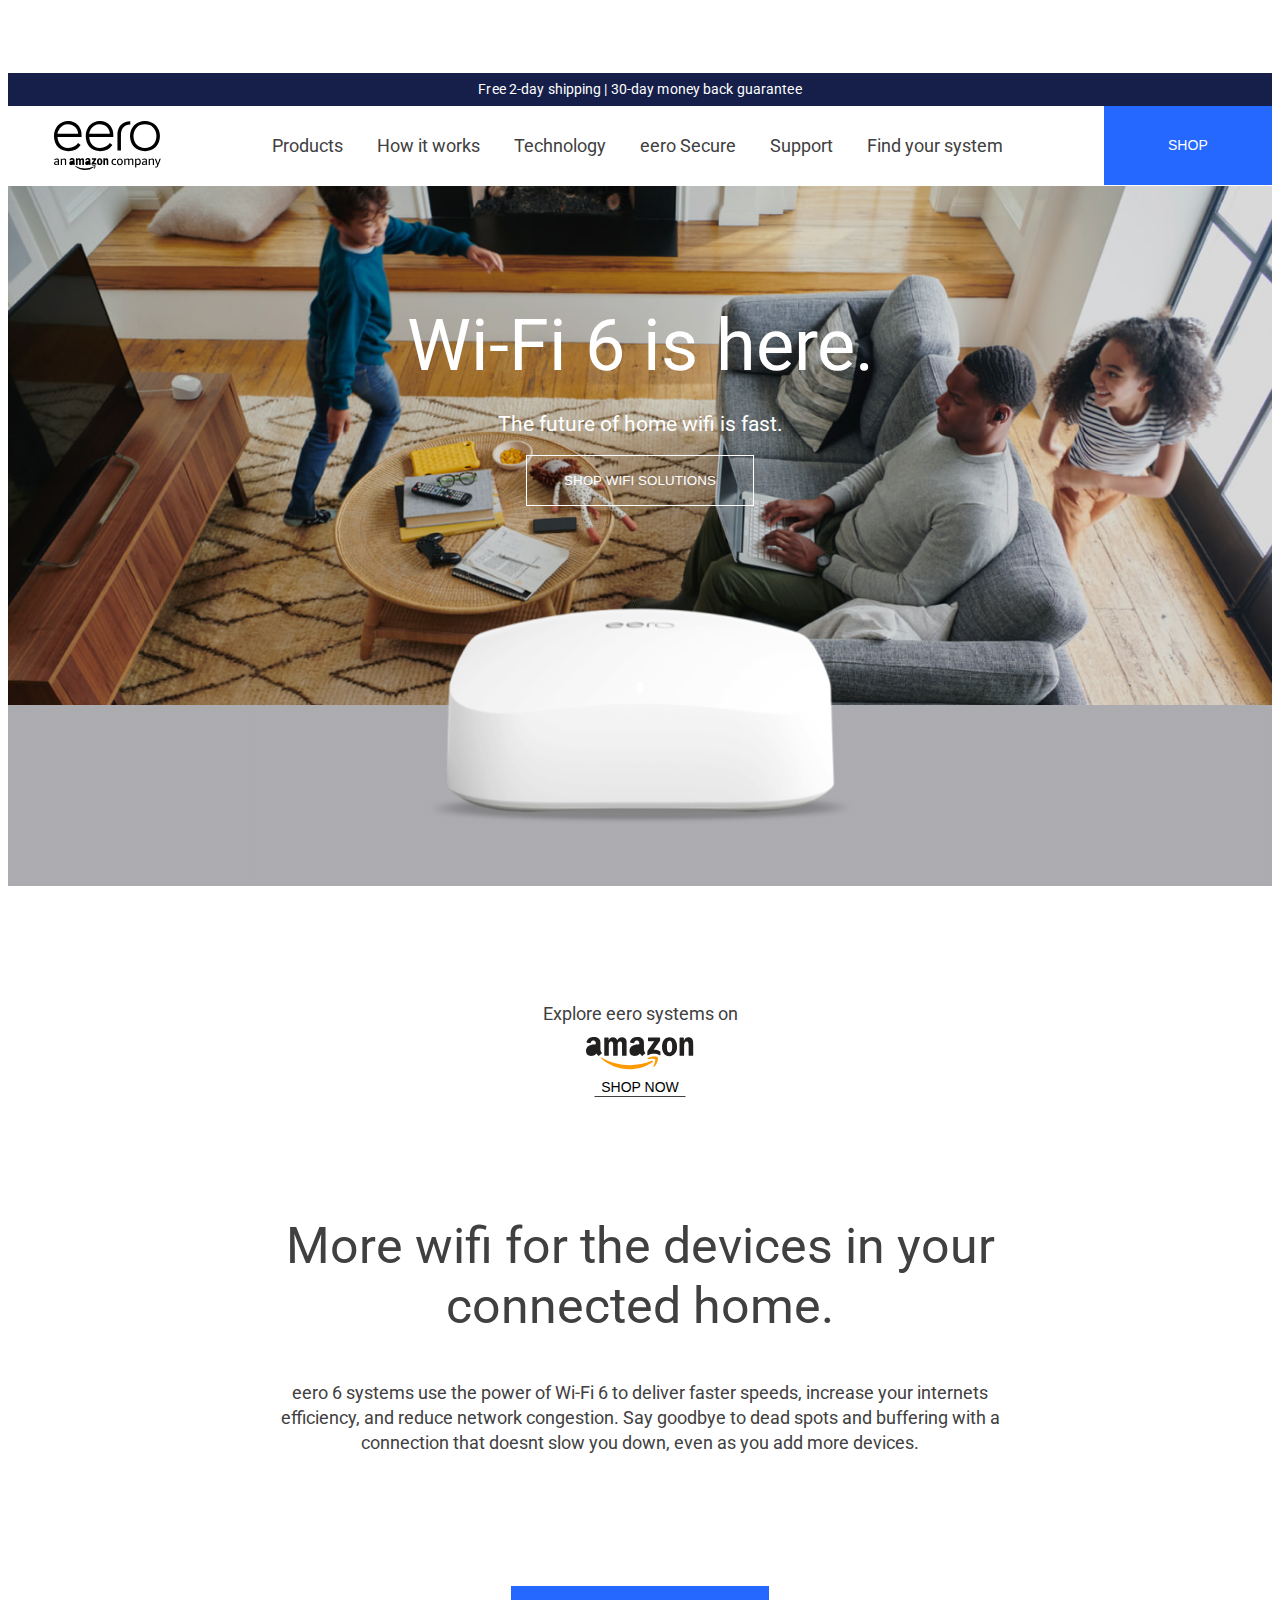
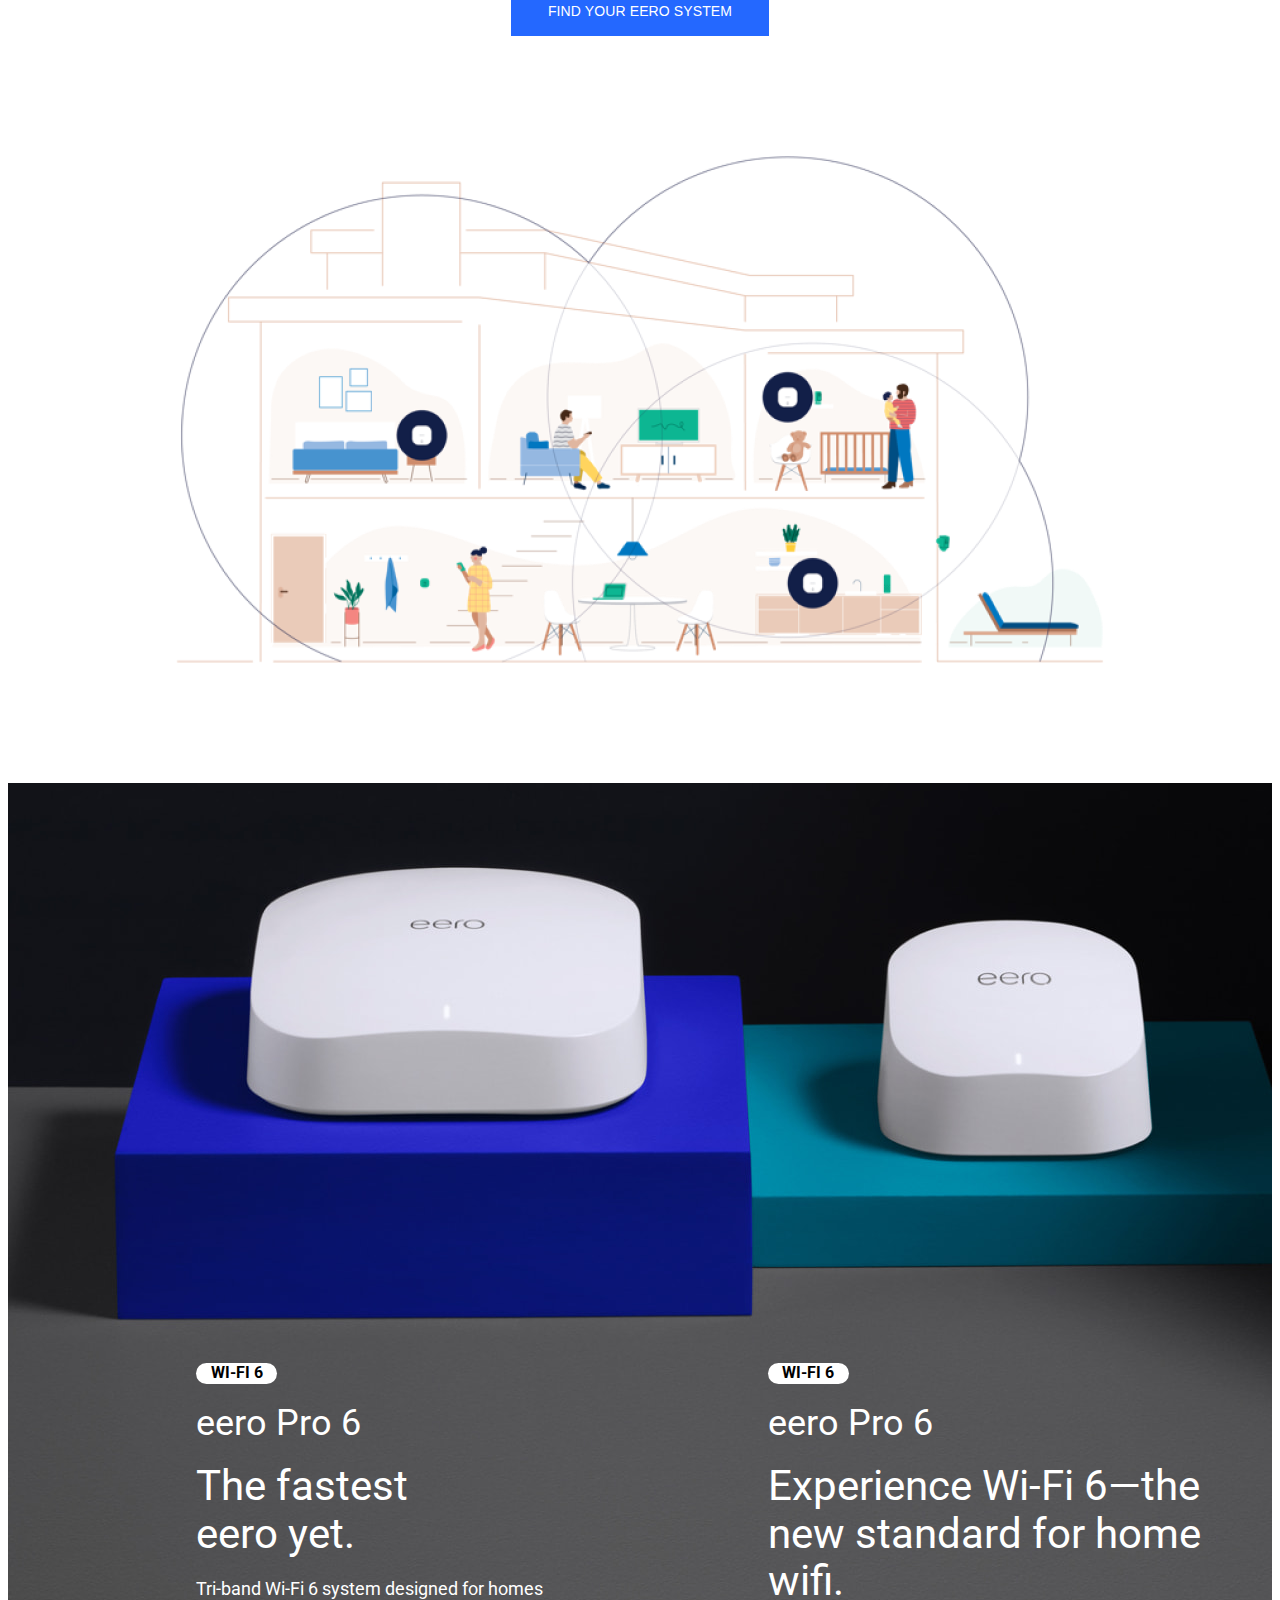
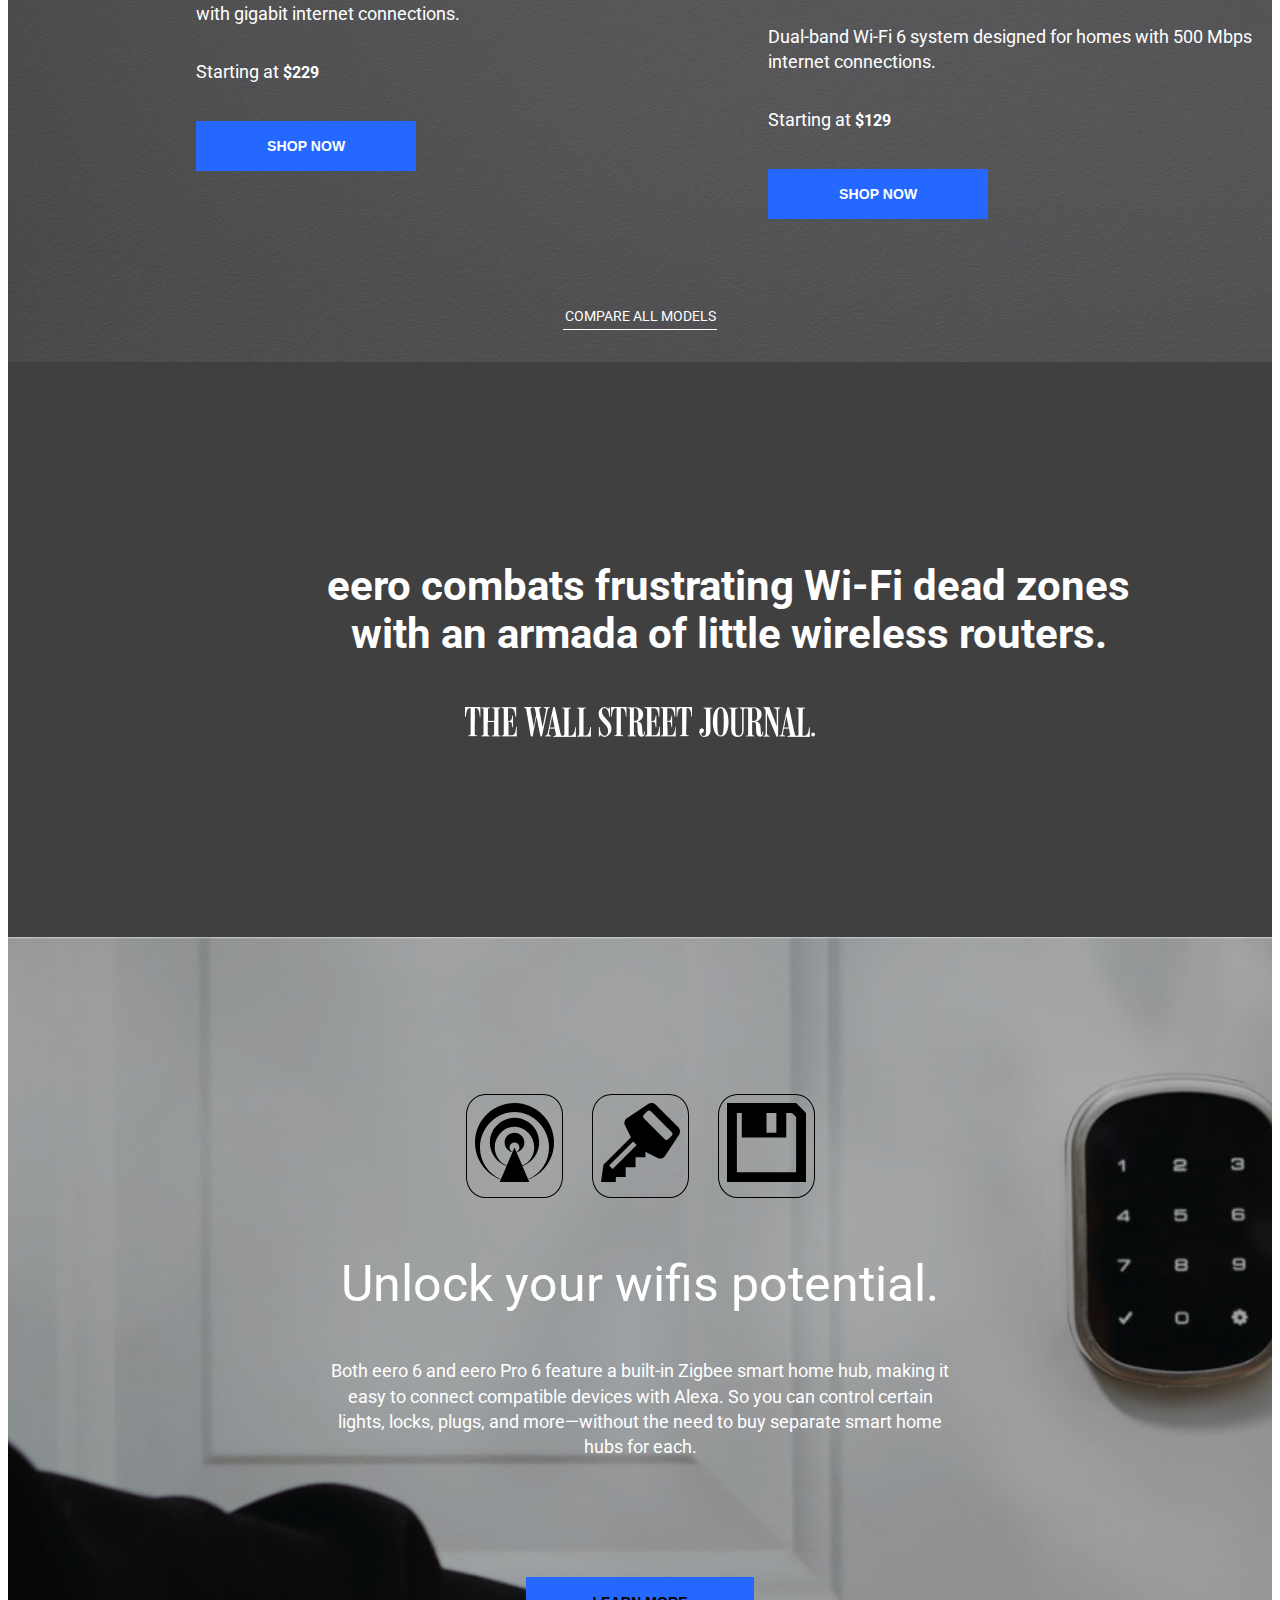
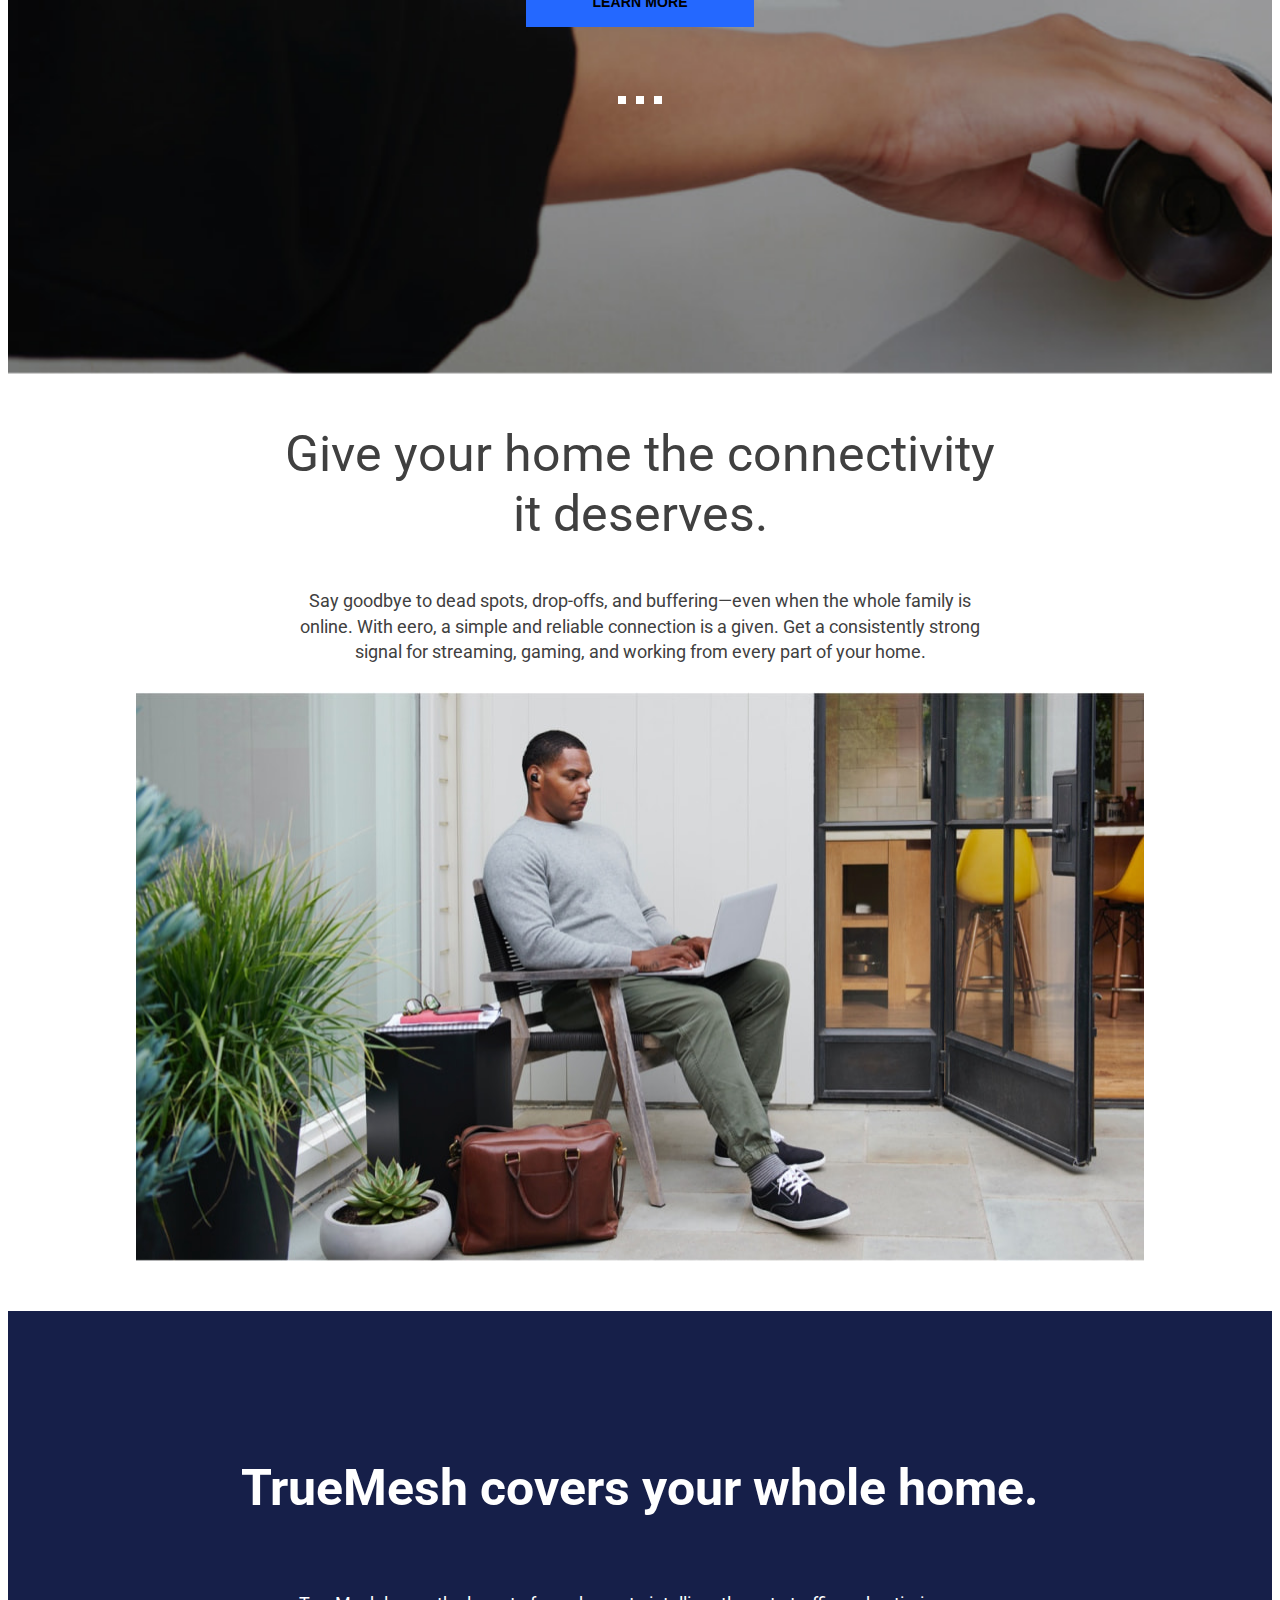
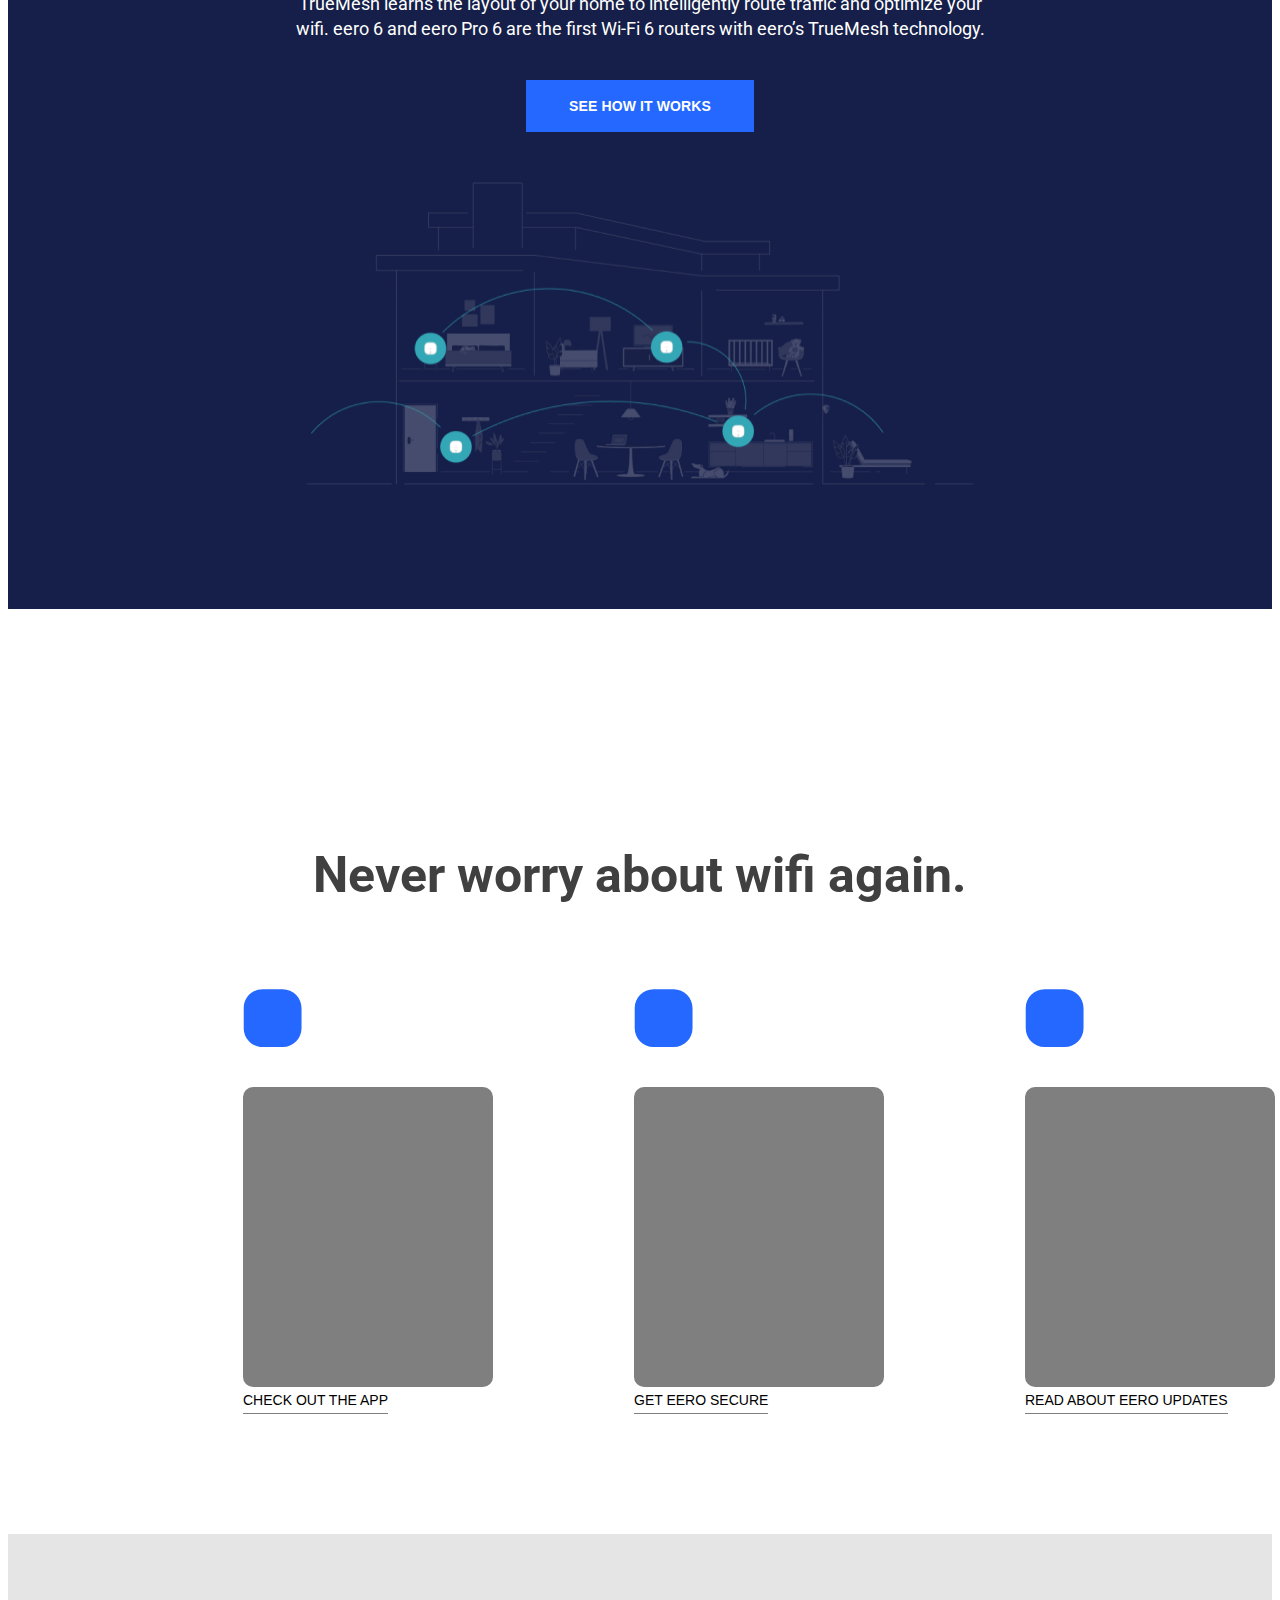
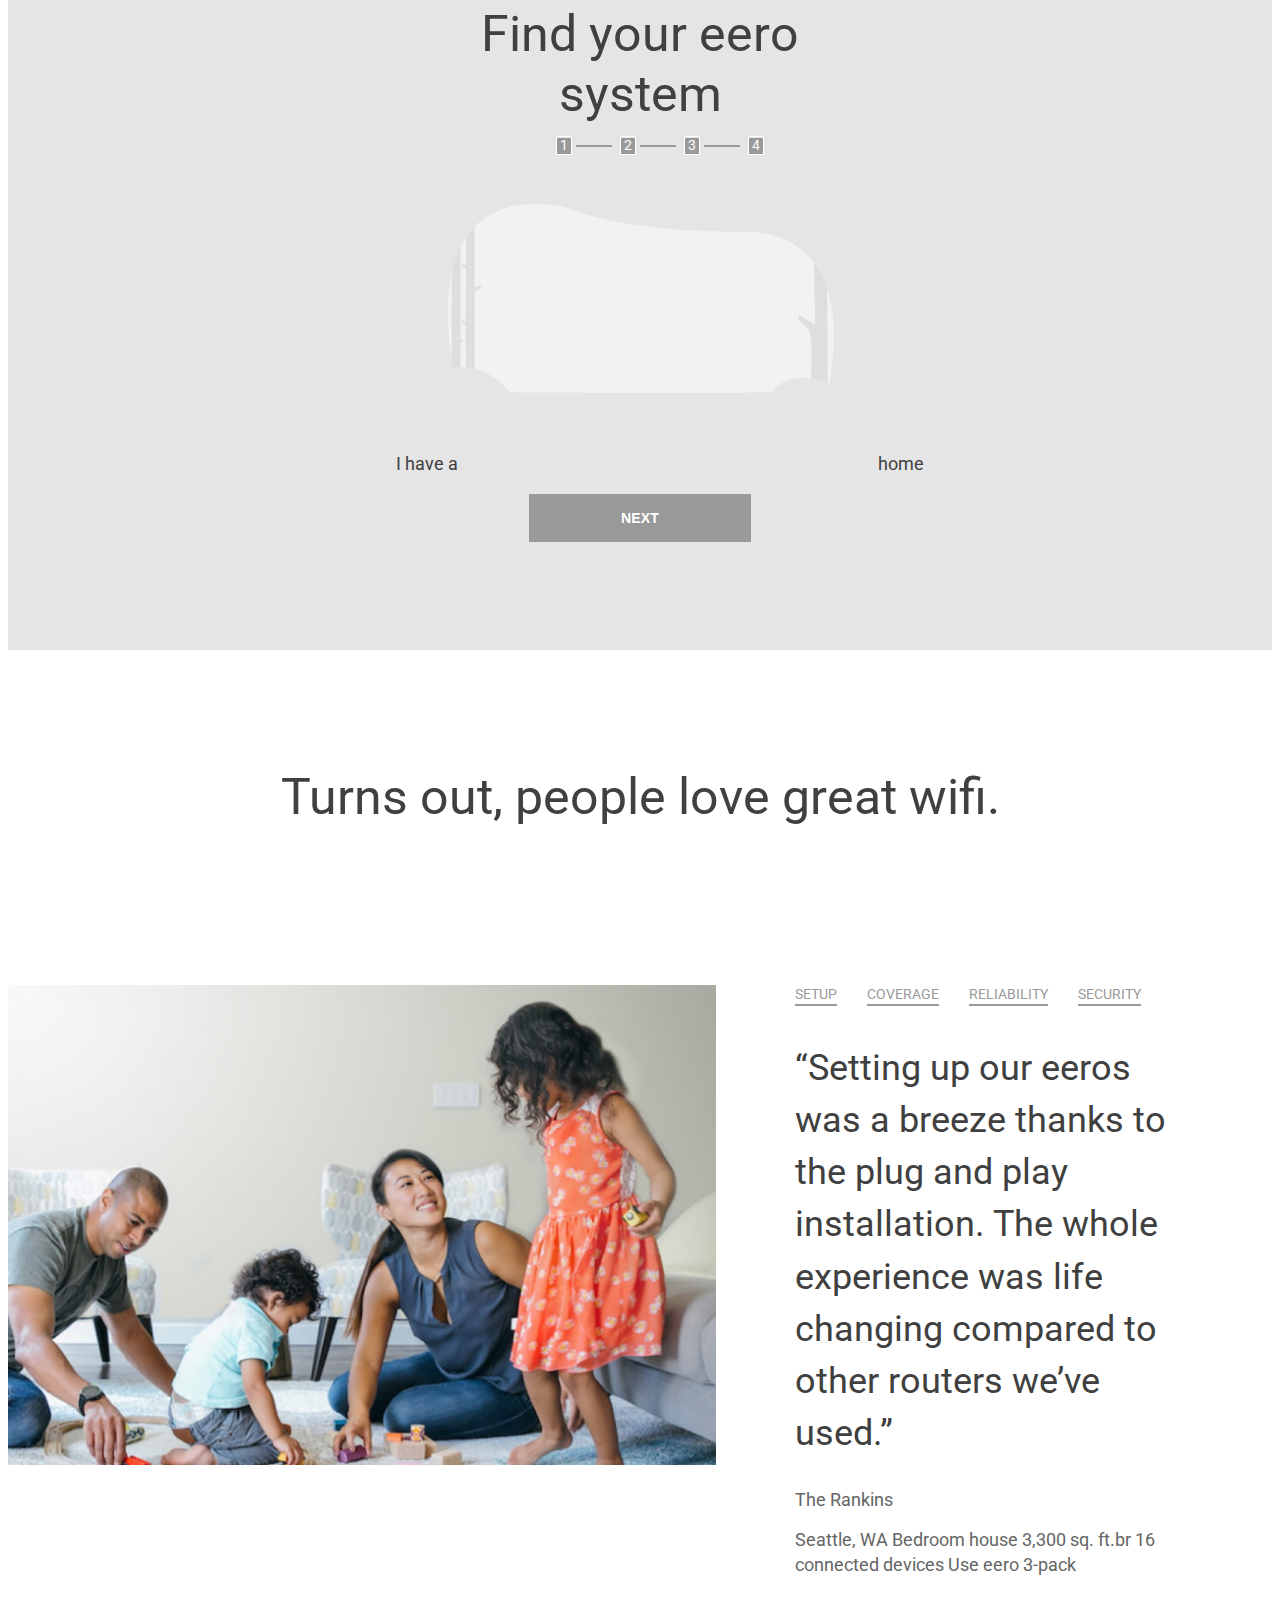
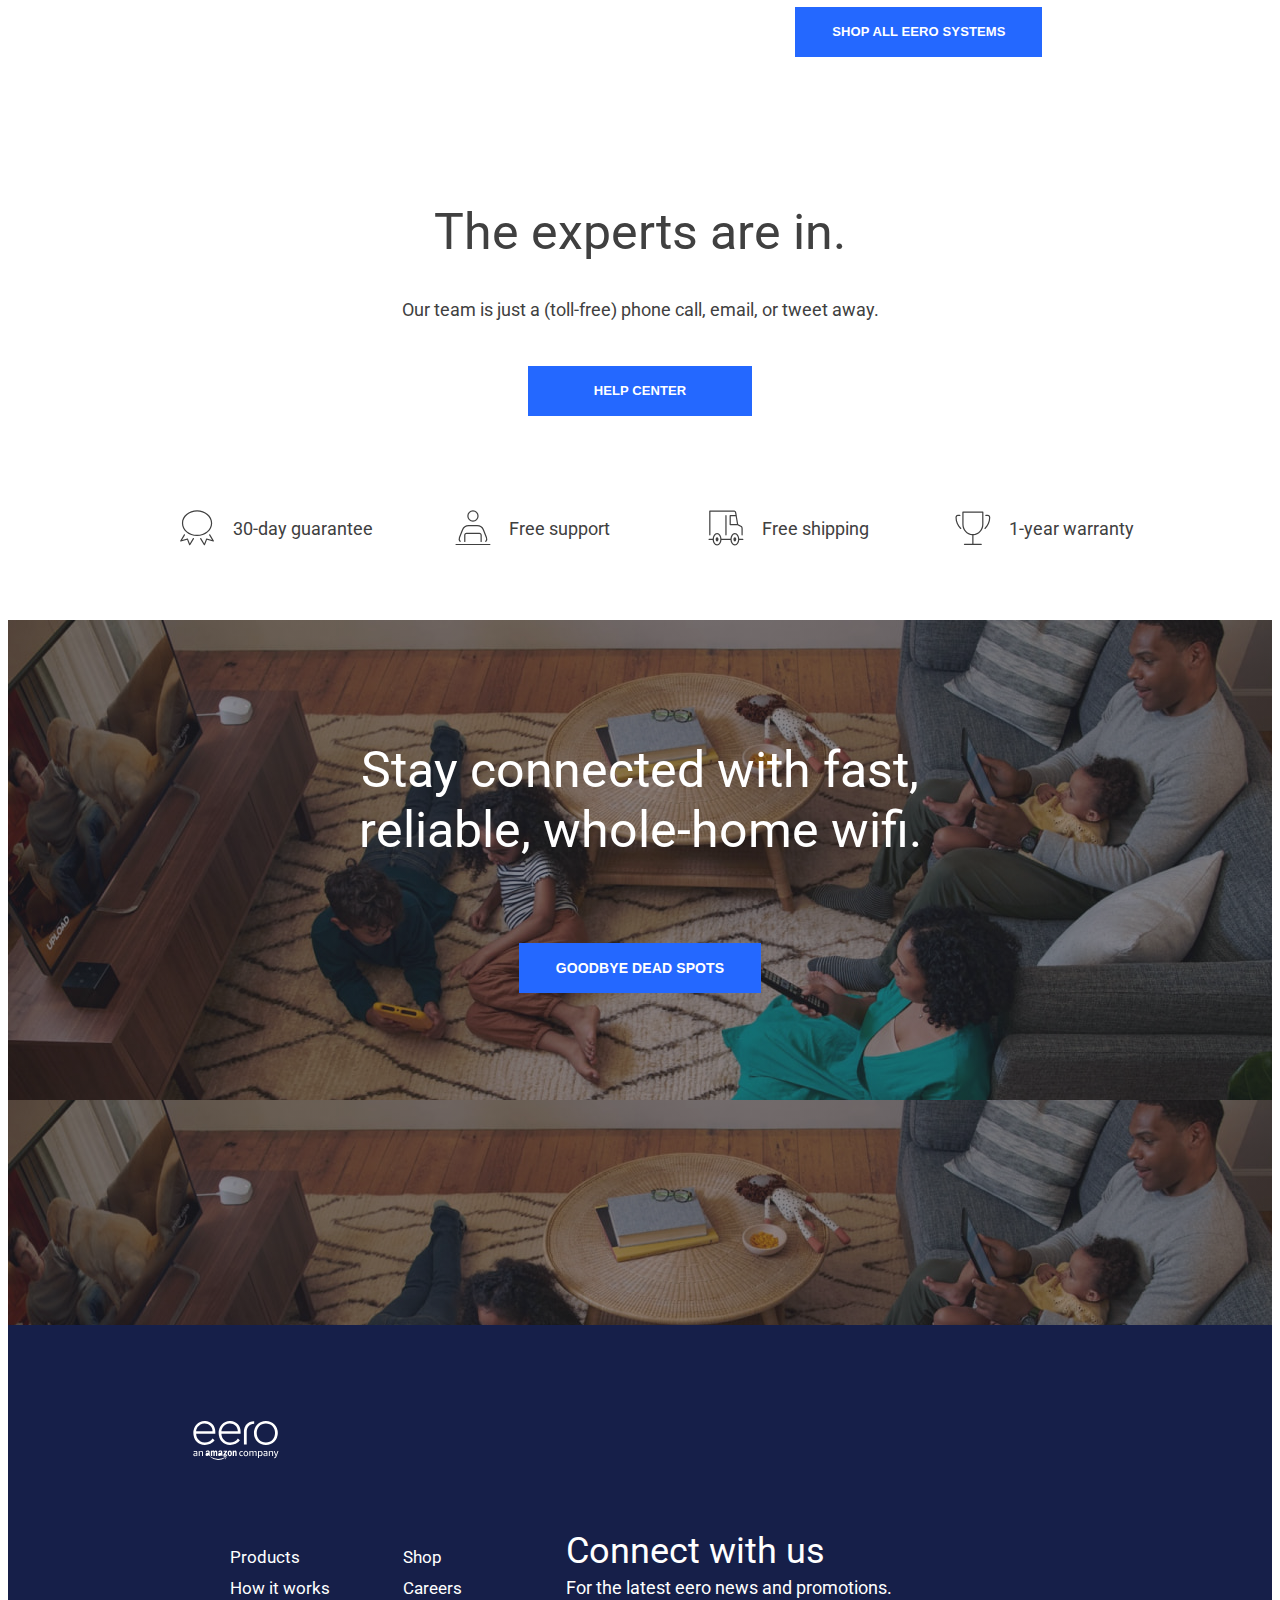
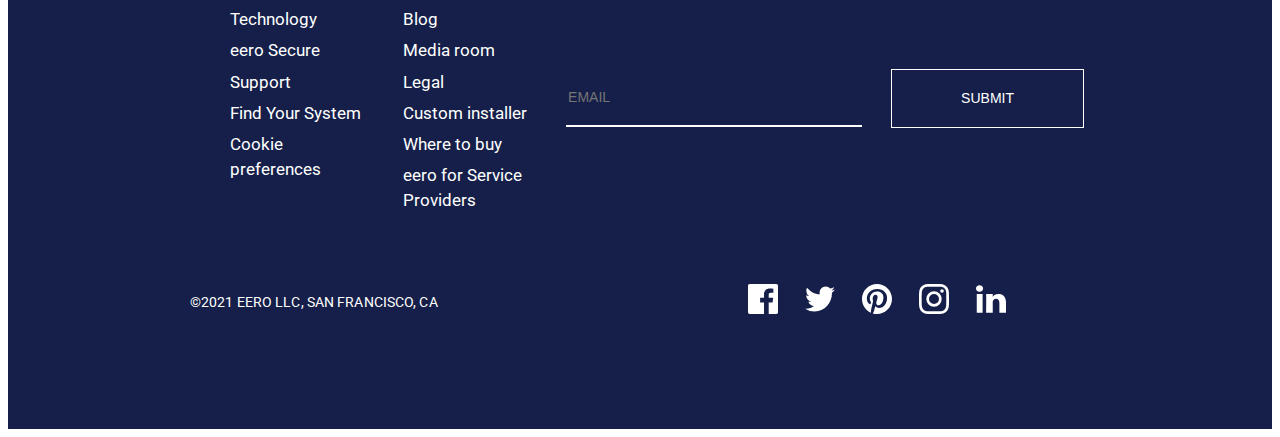
==== commit 28a4817e: "sve" ====
--- a/index.html
+++ b/index.html
@@ -425,7 +425,6 @@
         </ul>
       </div>
     </footer>
-    <svg></svg>
     <script src="./js/modal.js"></script>
   </body>
 </html>
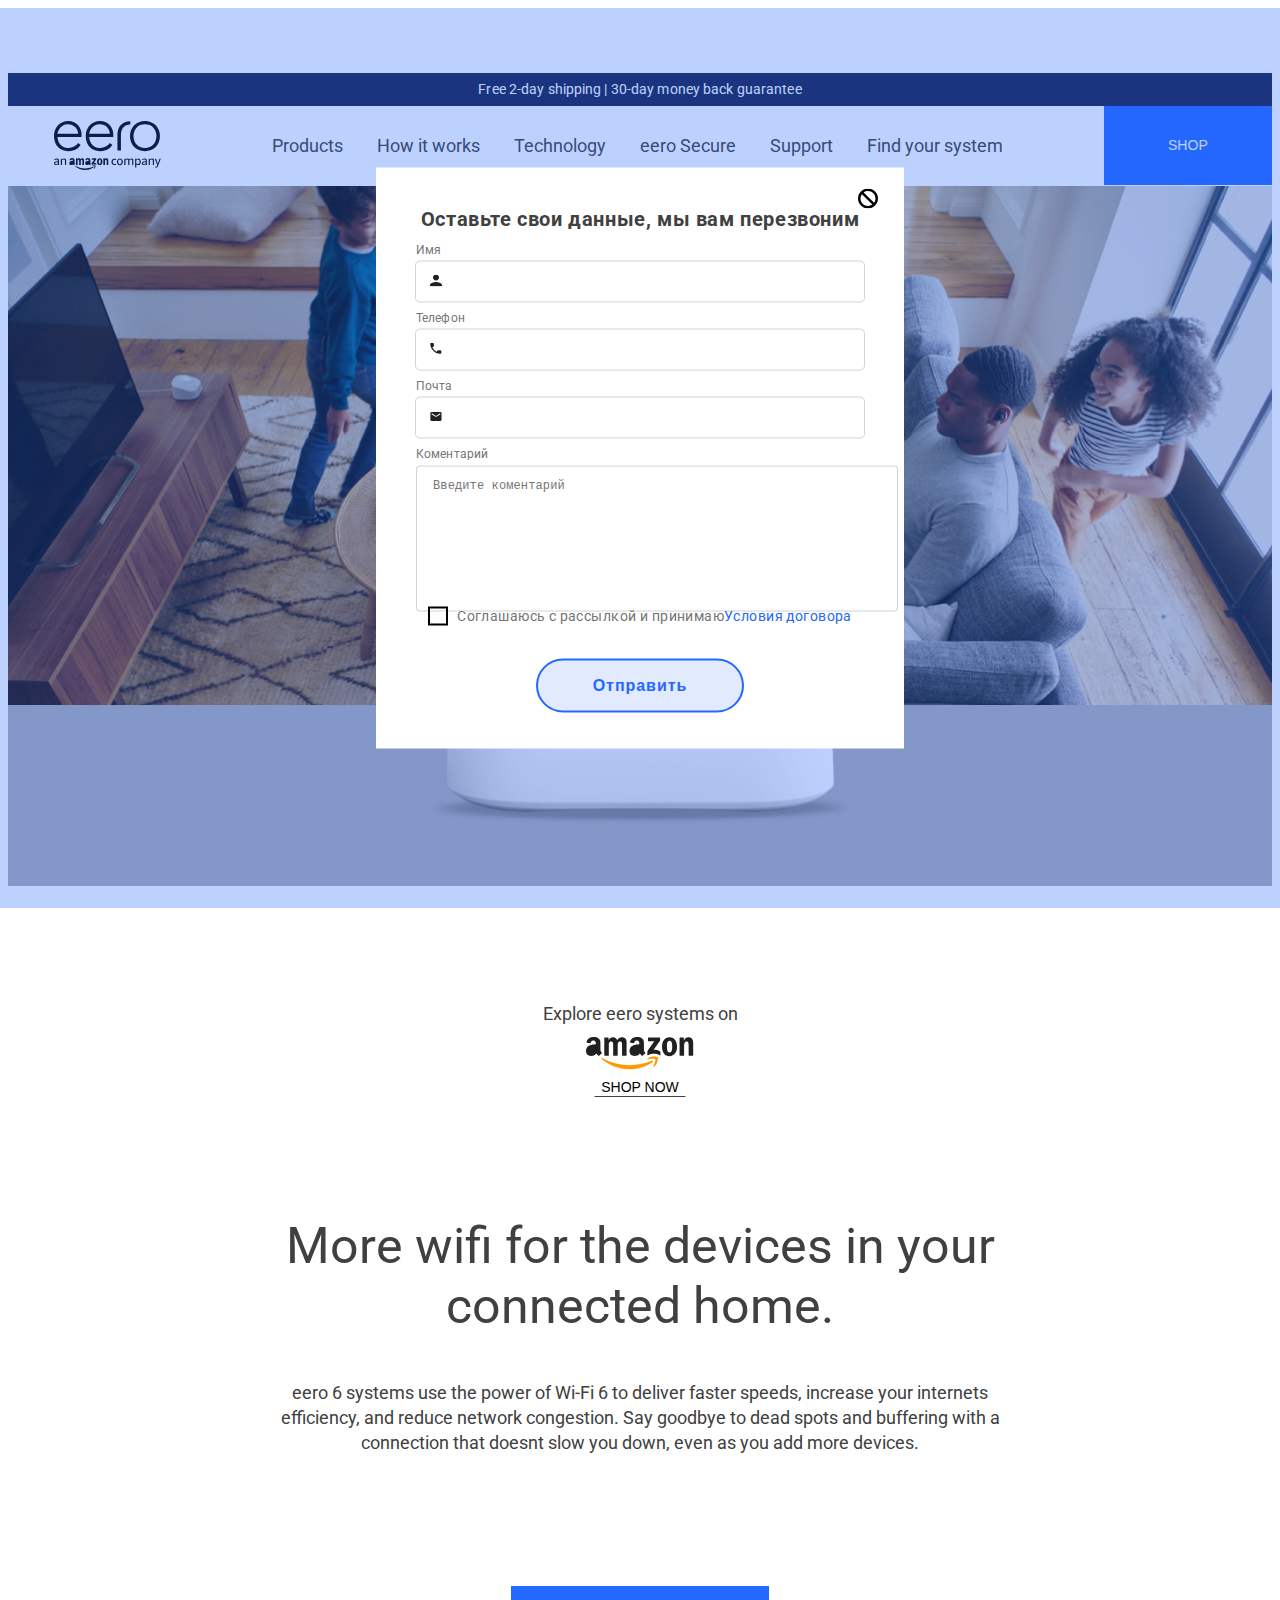
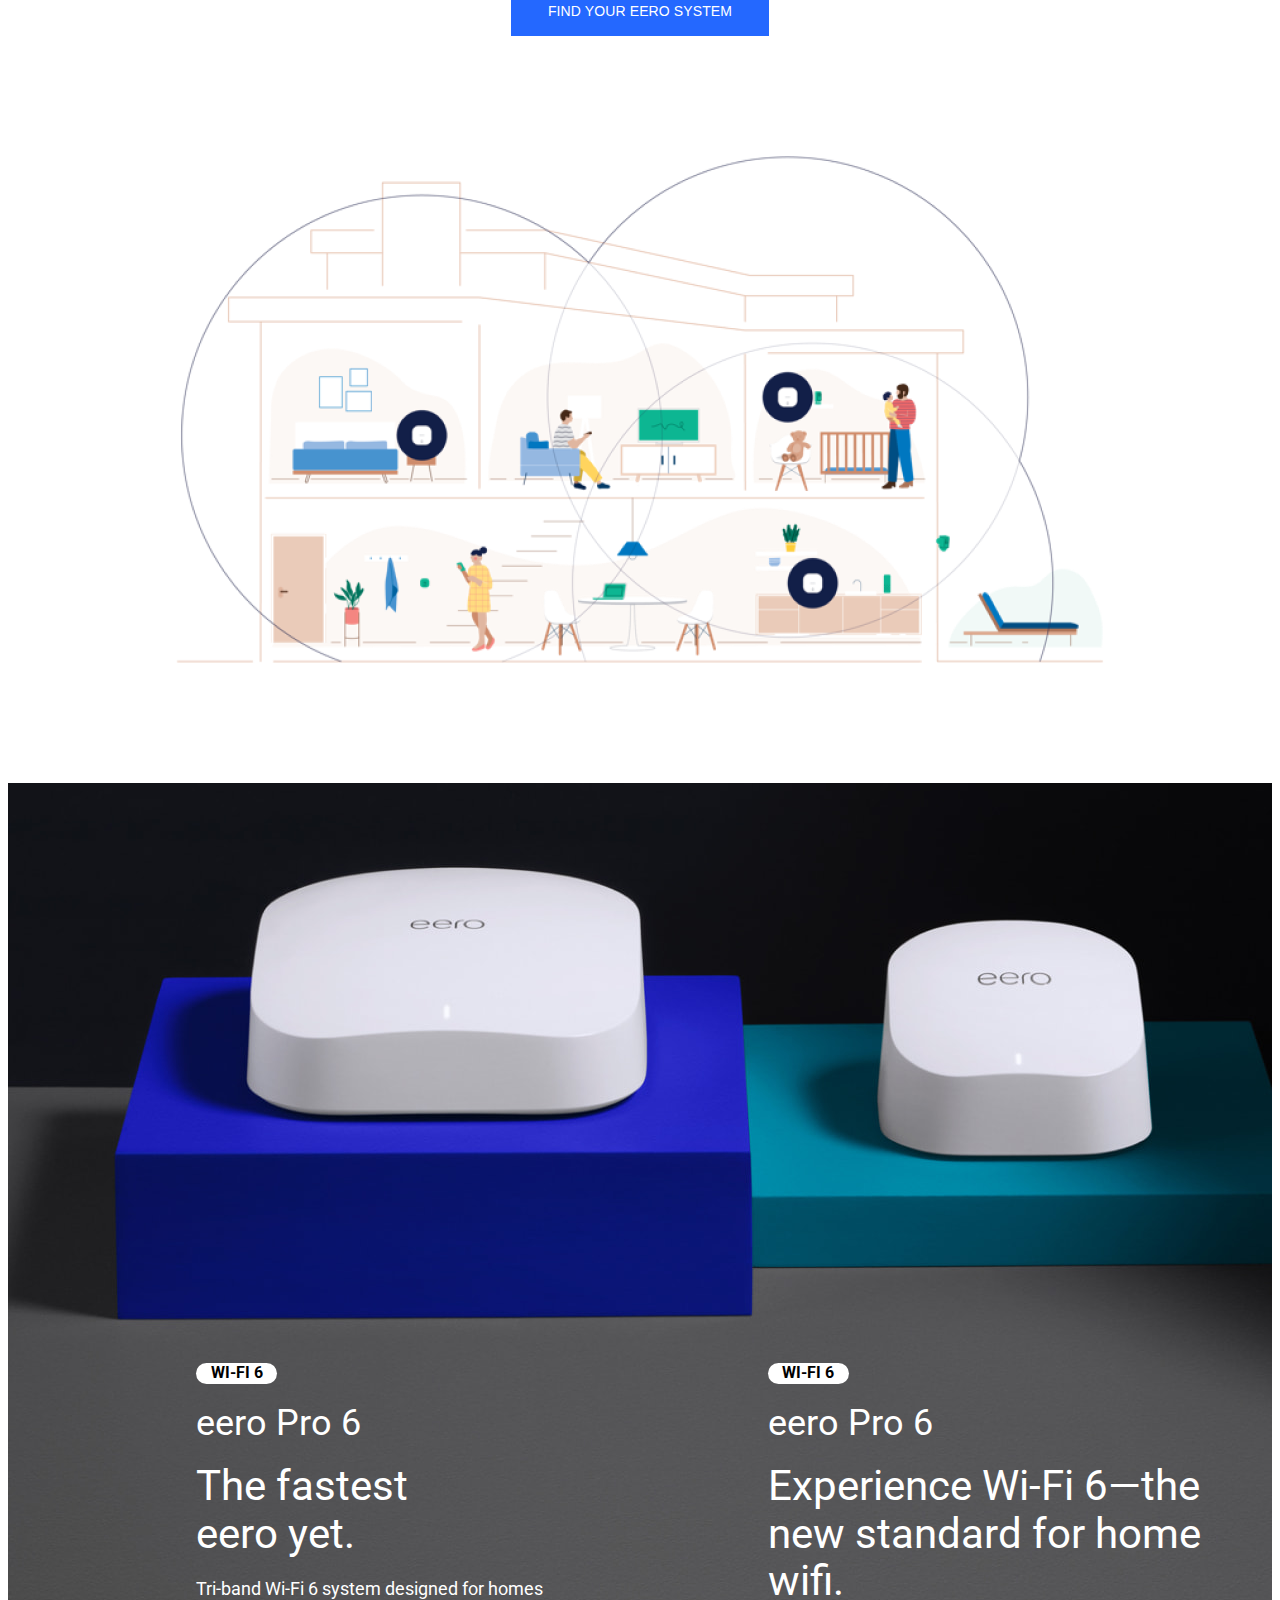
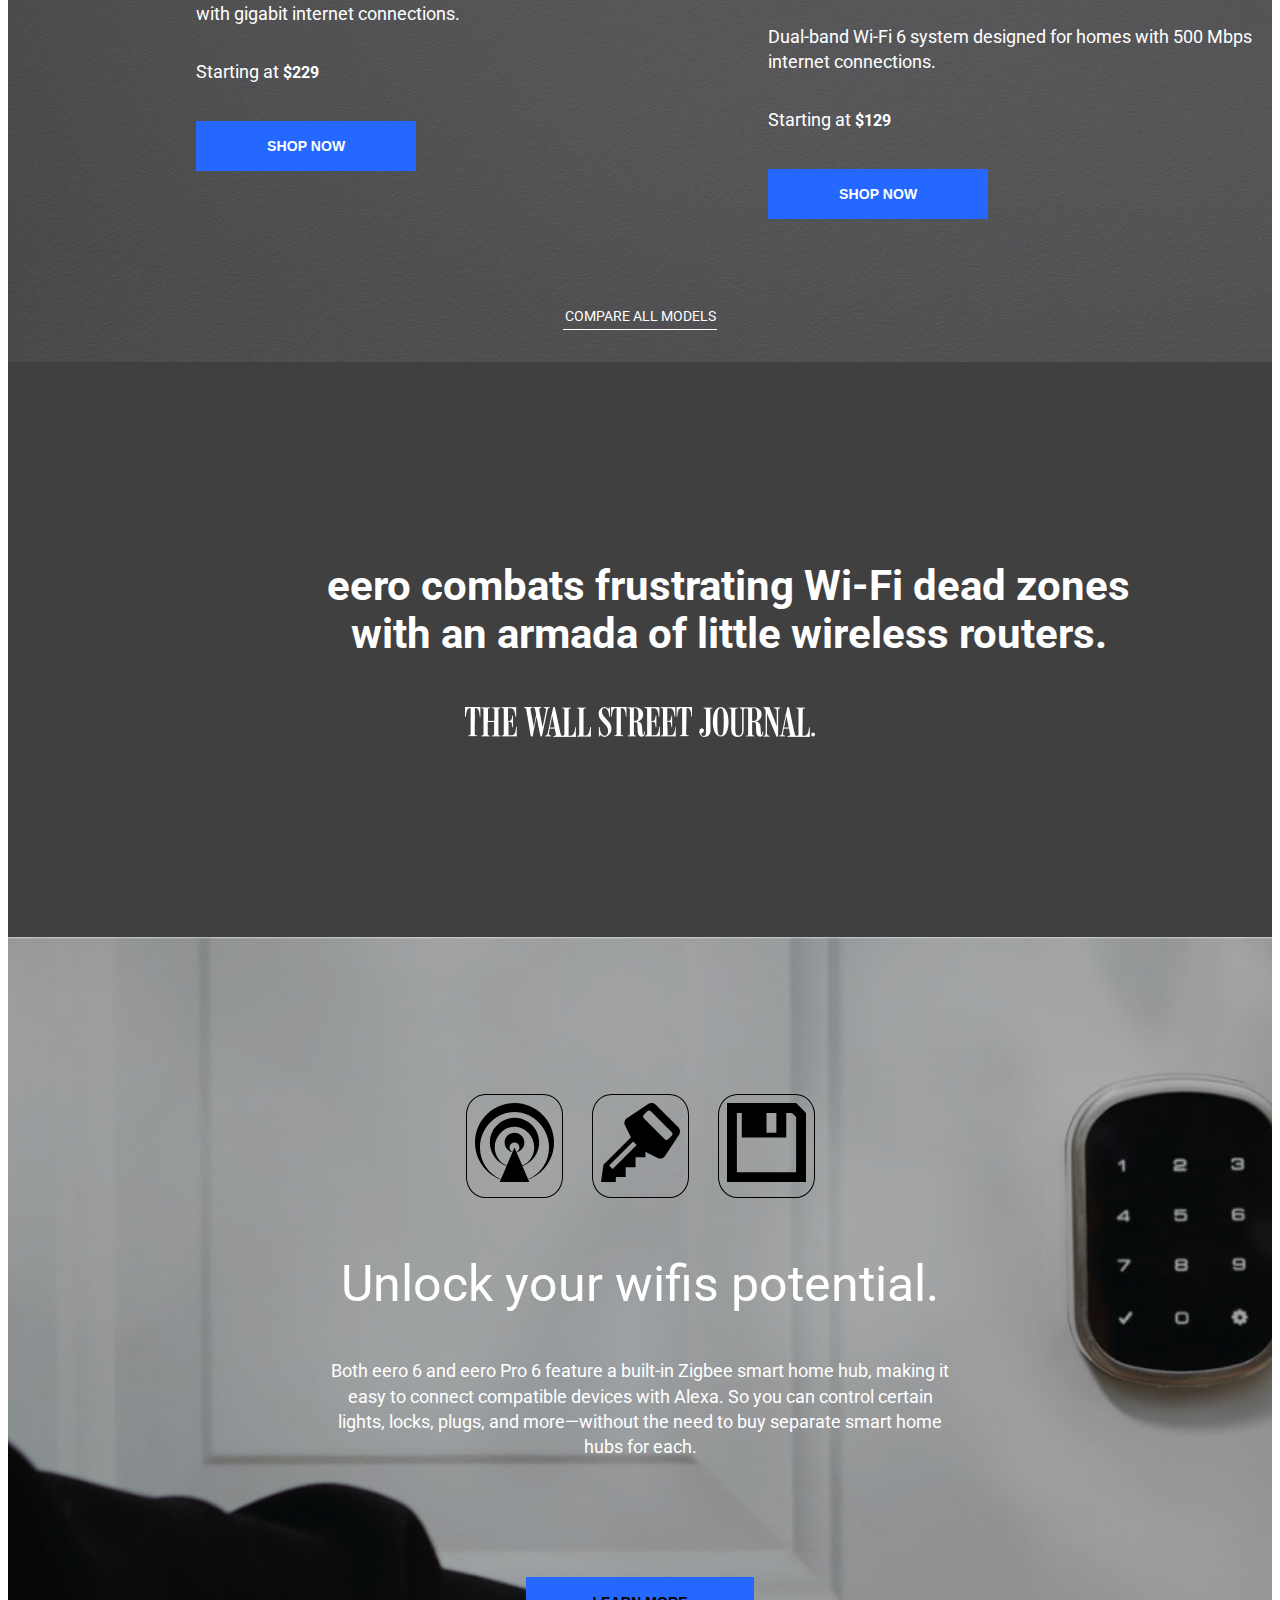
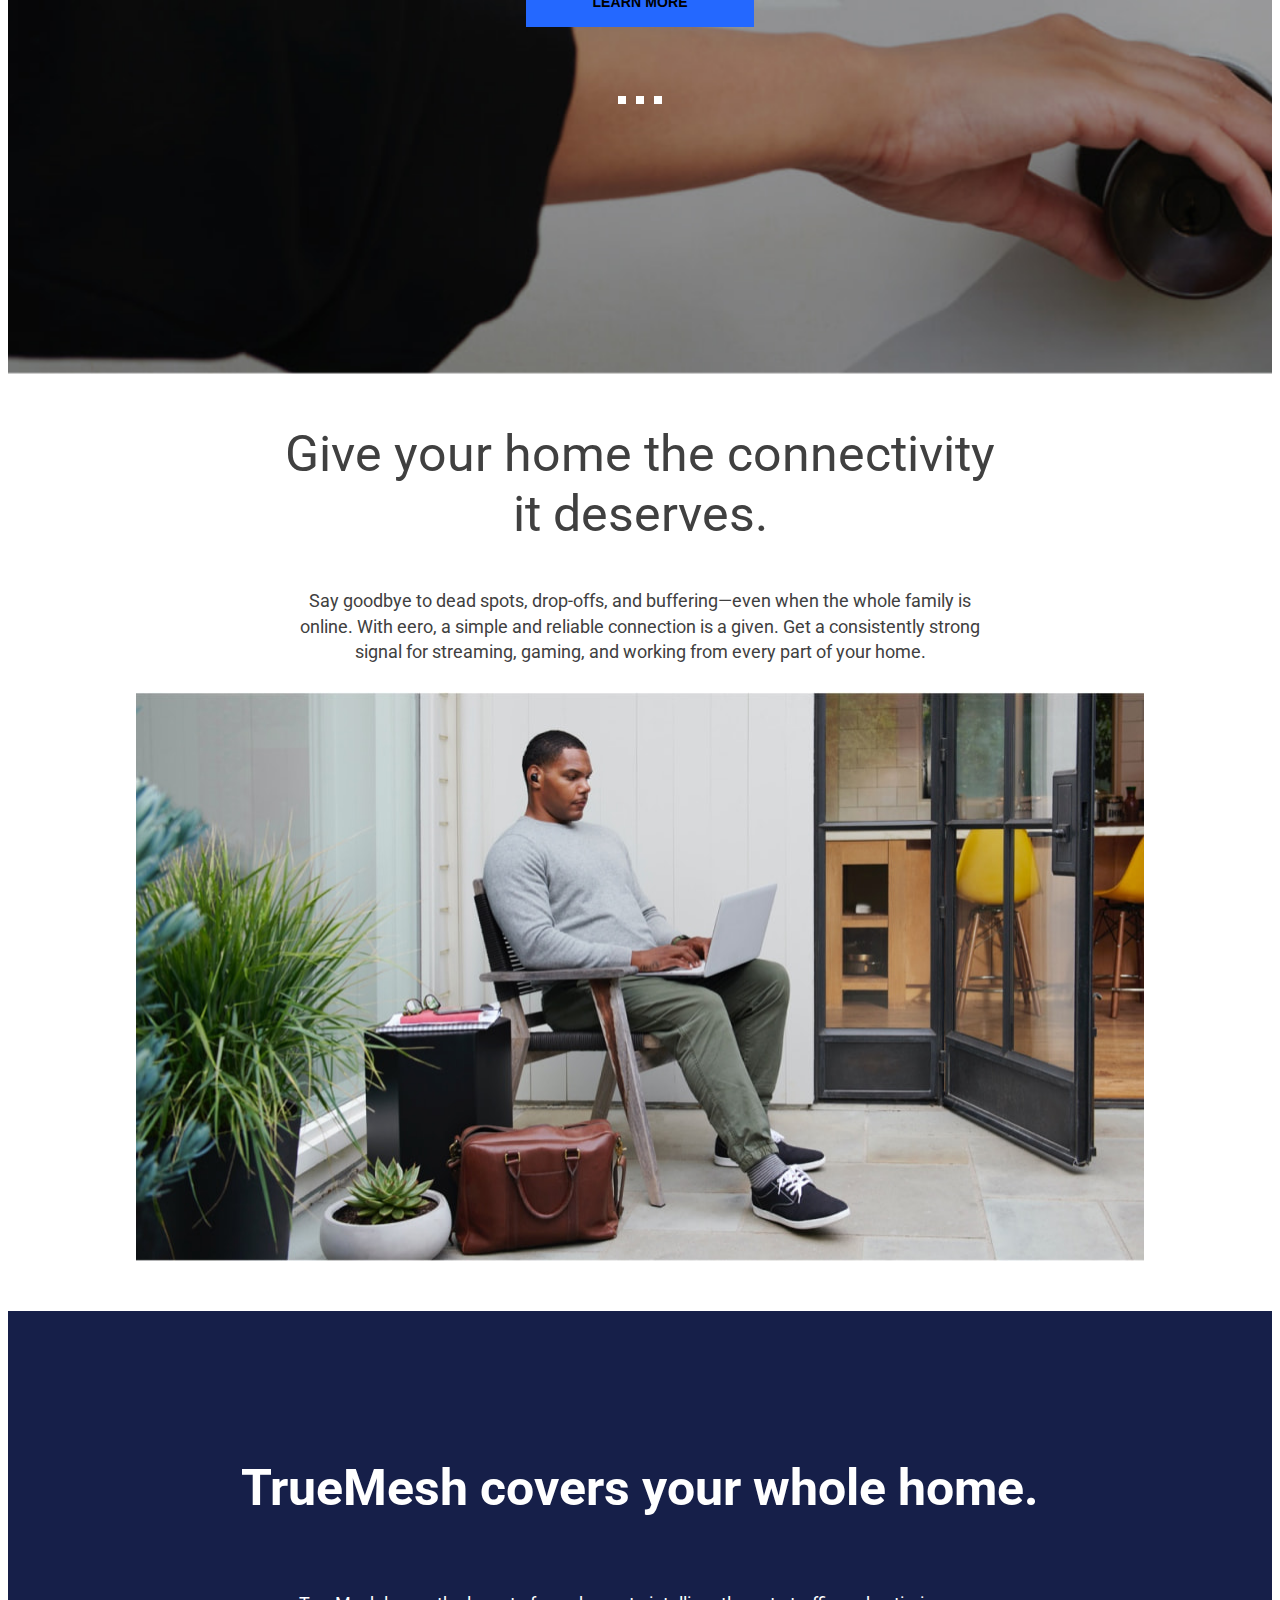
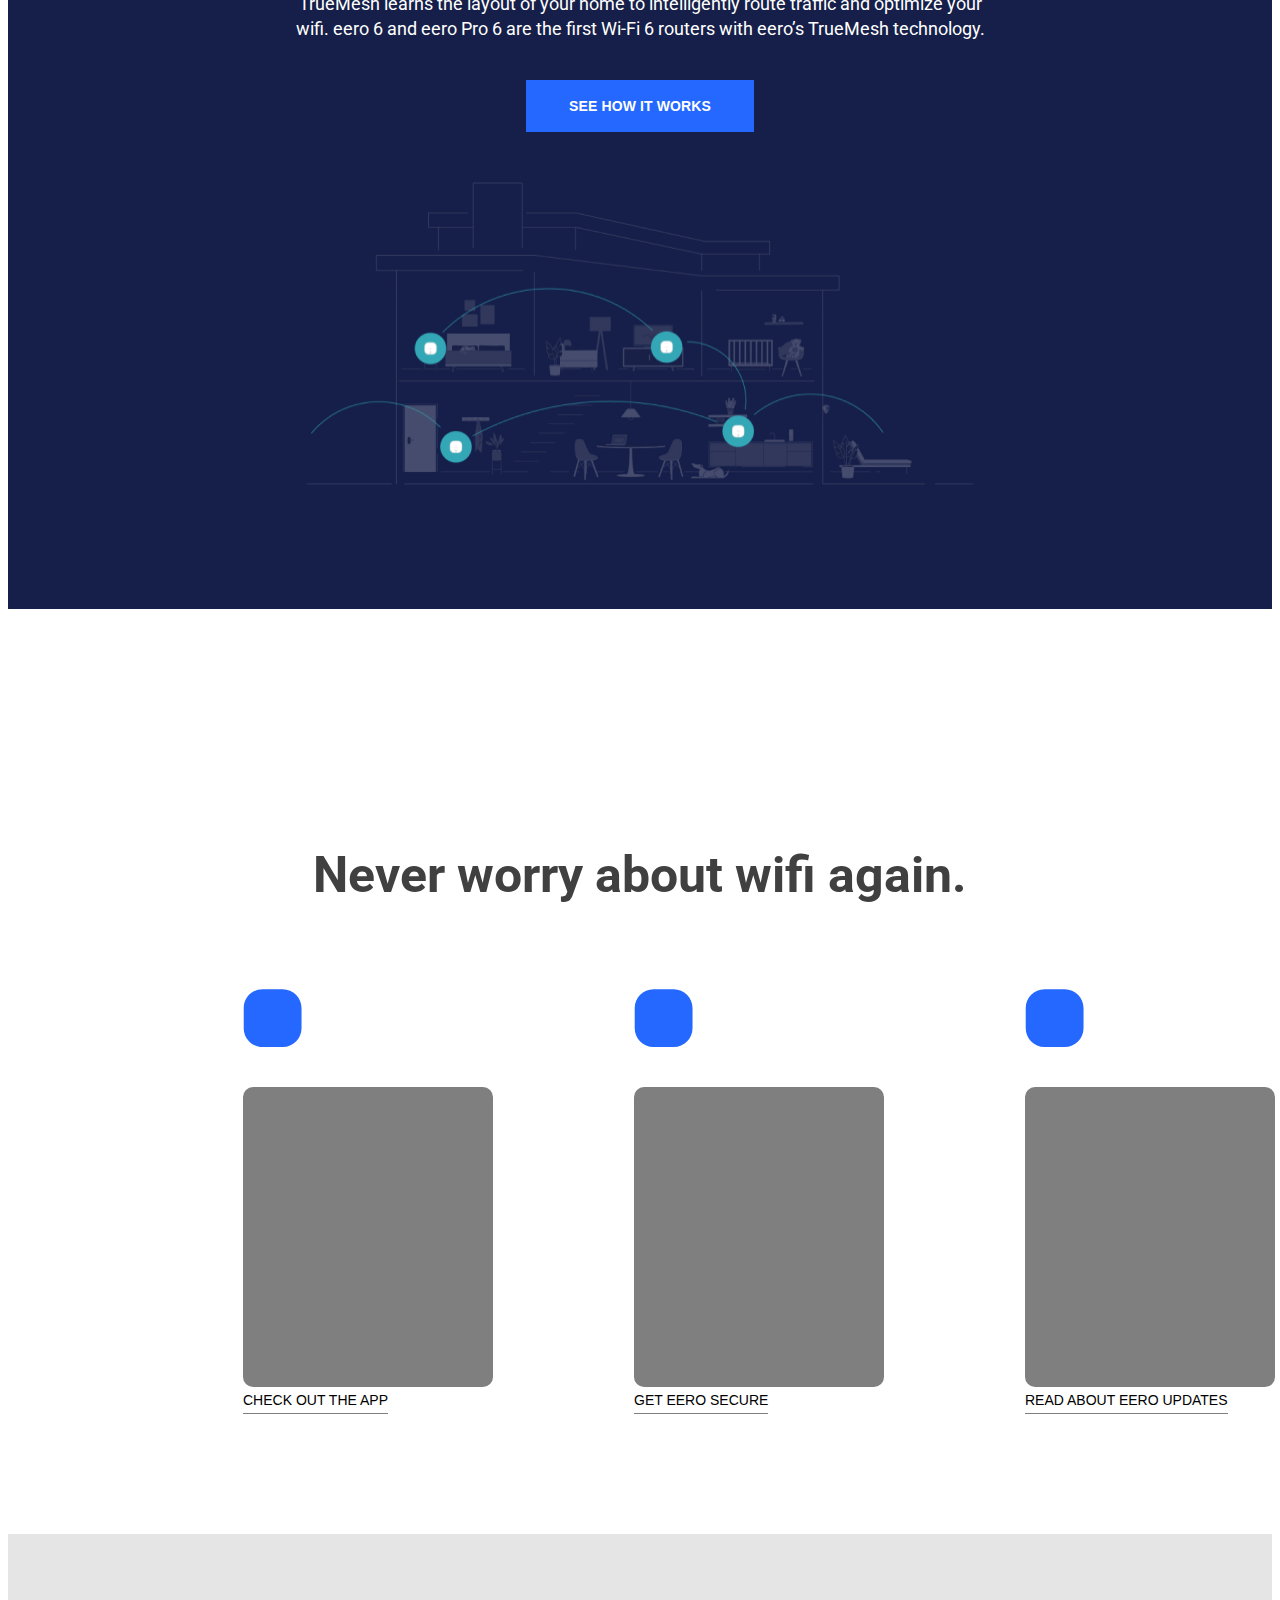
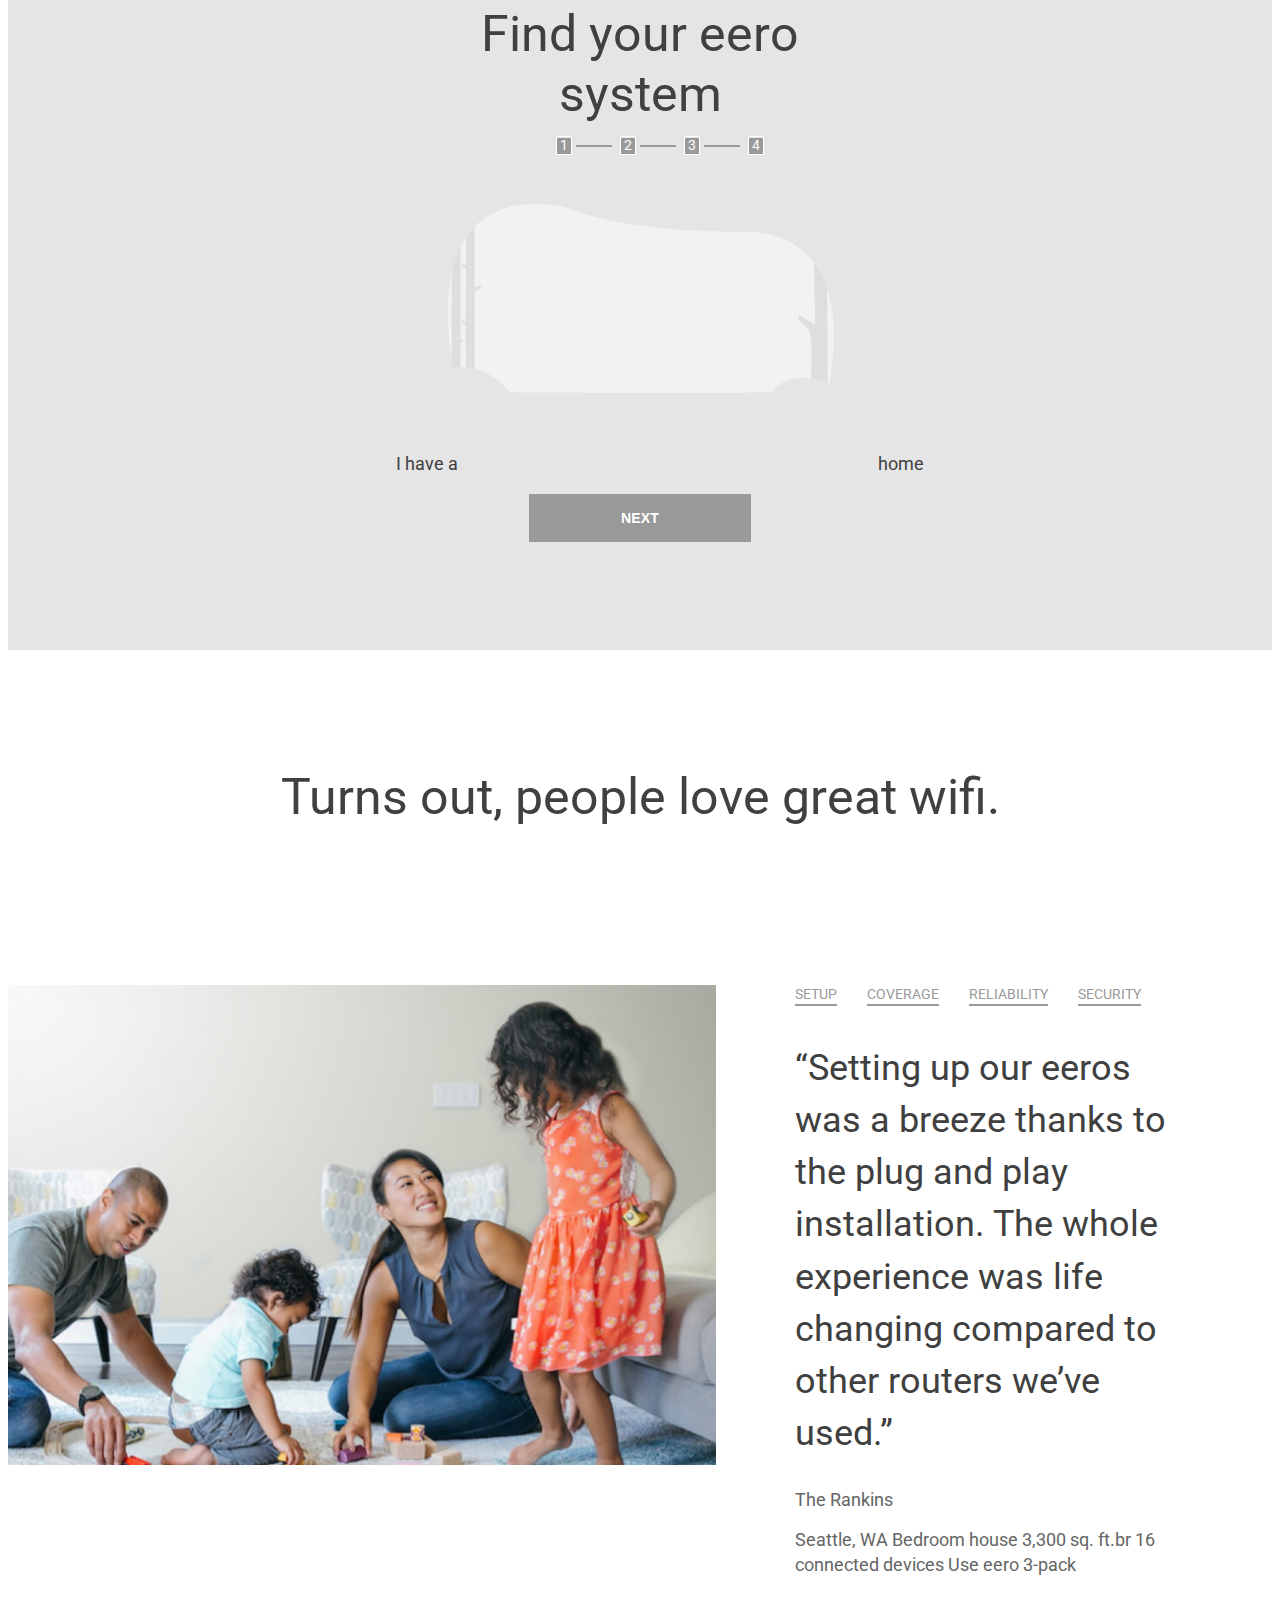
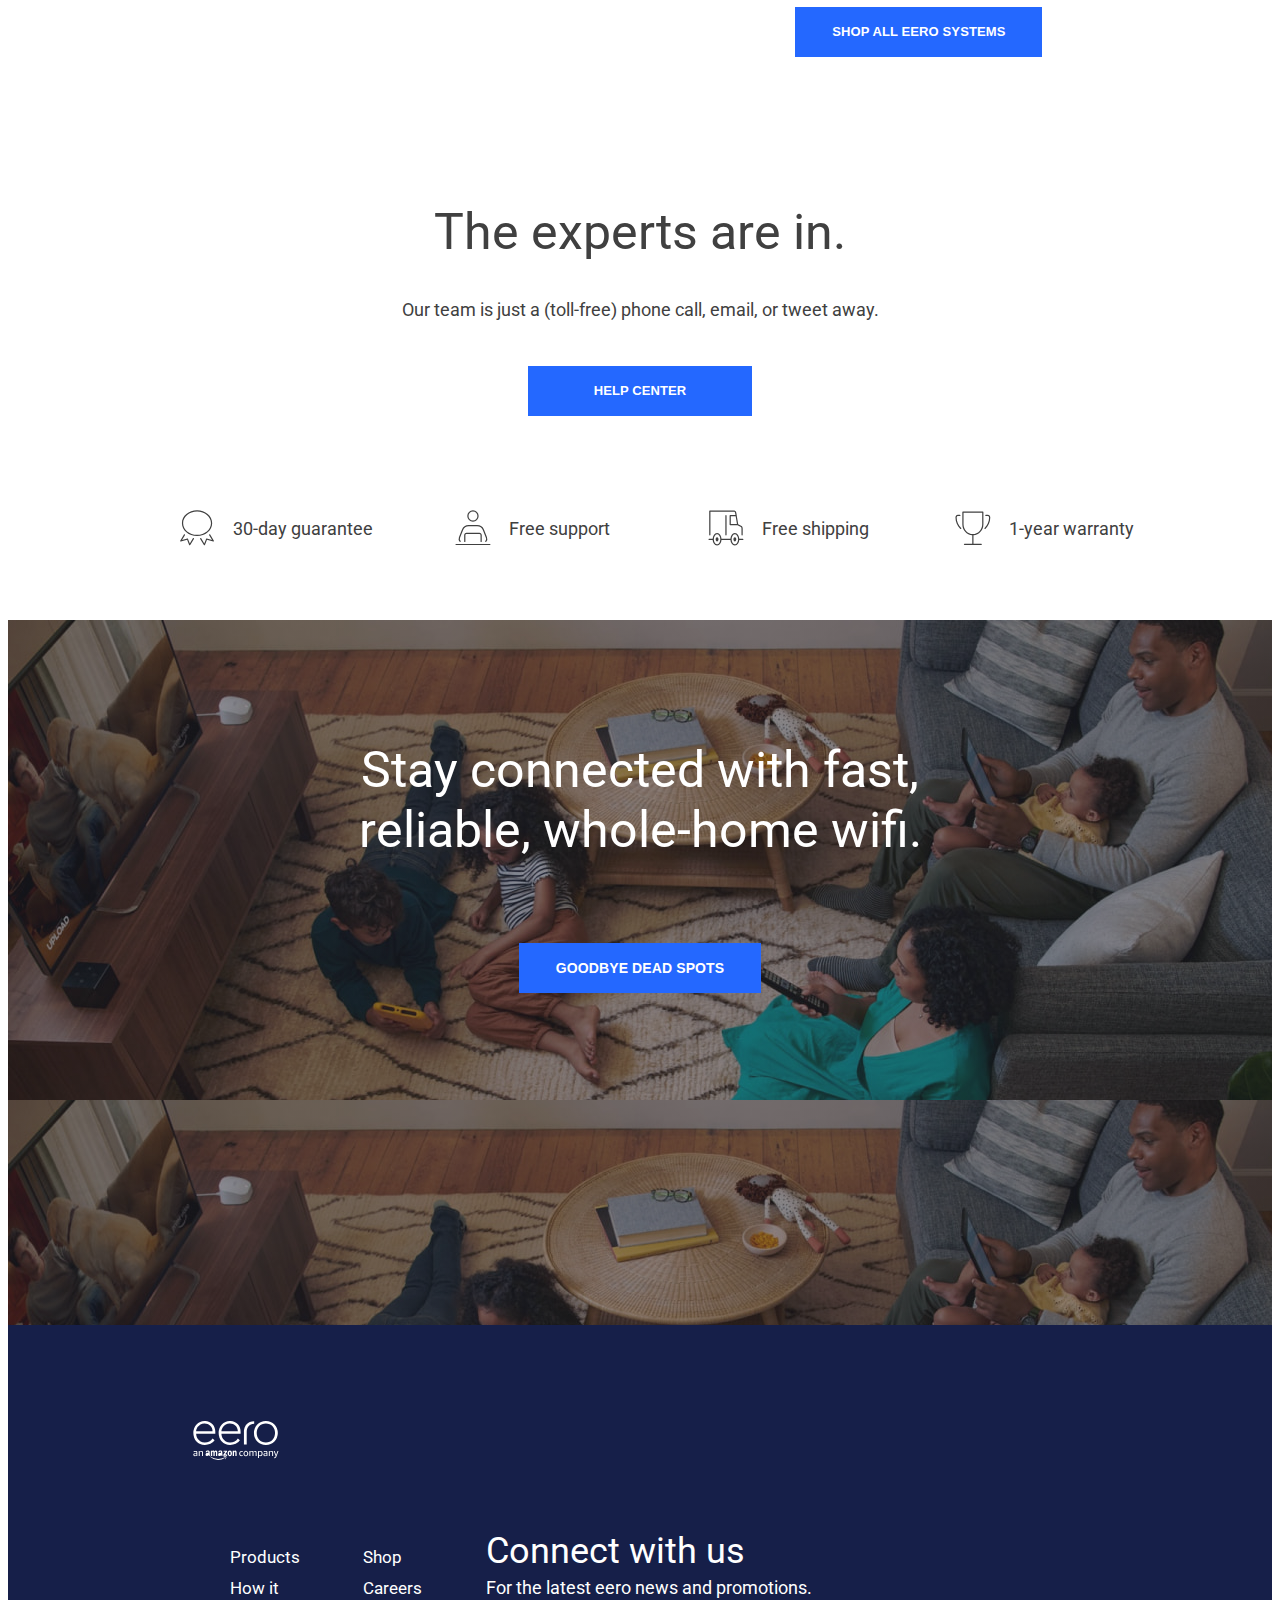
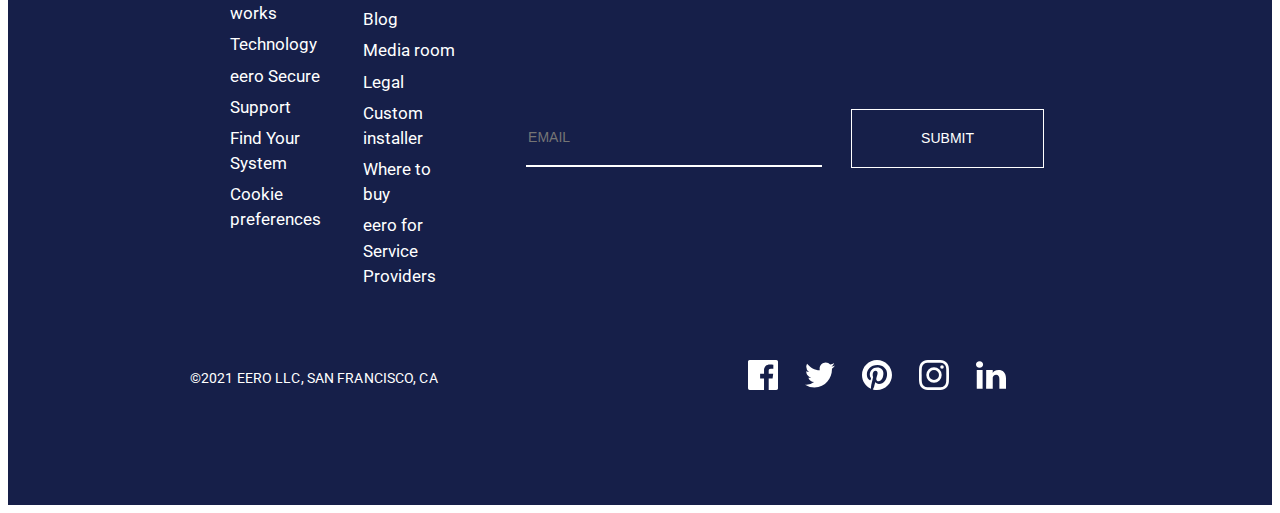
==== commit 4711bb3b: "save" ====
--- a/index.html
+++ b/index.html
@@ -21,13 +21,68 @@
     <title>Amazon</title>
   </head>
   <body>
-    <div class="backdrop is-hidden" data-modal>
+    <div class="backdrop" is-hidden data-modal>
       <div class="modal">
         <button type="button" class="close" data-modal-close>
           <svg class="btn-close" width="20" height="20">
             <use href="./img/sprite.svg#blocked"></use>
           </svg>
         </button>
+        <form action="">
+          <p>Оставьте свои данные, мы вам перезвоним</p>
+          <label class="modal-lable" for="name">
+            <span class="form-span">Имя</span>
+            <div class="modal-field">
+              <input class="modal-input" id="name" name="name" type="text" />
+              <svg class="modal-svg" width="12" height="12">
+                <use href="./img/sprite.svg#name"></use>
+              </svg>
+            </div>
+          </label>
+          <label class="modal-lable" for="phone">
+            <span class="form-span">Телефон</span>
+            <div class="modal-field">
+              <input class="modal-input" id="phone" name="name" type="text" />
+              <svg class="modal-svg" width="12" height="12">
+                <use href="./img/sprite.svg#phone"></use>
+              </svg>
+            </div>
+          </label>
+          <label class="modal-lable" for="mail">
+            <span class="form-span">Почта</span>
+            <div class="modal-field">
+              <input class="modal-input" id="mail" name="name" type="text" />
+              <svg class="modal-svg" width="12" height="12">
+                <use href="./img/sprite.svg#mail"></use>
+              </svg>
+            </div>
+          </label>
+          <label class="modal-lable label-coment" for="comment">
+            <span class="form-span">Коментарий</span>
+            <textarea
+              class="comment"
+              name="comment"
+              id="comment"
+              cols="30"
+              rows="10"
+              placeholder="Введите коментарий"
+            ></textarea>
+          </label>
+          <label class="radio" for="radio"
+            ><input
+              class="visually-hidden input-radio"
+              id="radio"
+              type="checkbox"
+              name="radio"
+            /><svg class="form-svg" width="11px" height="8px">
+              <use href="./img/sprite.svg#check-box"></use>
+            </svg>
+            Соглашаюсь с рассылкой и принимаю<a class="form-a" href=""
+              >Условия договора</a
+            >
+          </label>
+          <button type="submit" class="form-btn">Отправить</button>
+        </form>
       </div>
     </div>
     <header>
@@ -217,7 +272,7 @@
         <ul class="list">
           <li class="list-six">
             <a class="link-six" href="">
-              <svg width="60" height="60">
+              <svg class="svg" width="60" height="60">
                 <use href="./img/sprite.svg#frame-1"></use>
               </svg>
               <div class="bush">
@@ -235,7 +290,7 @@
           </li>
           <li class="list-six">
             <a class="link-six" href="">
-              <svg width="60" height="60">
+              <svg class="svg" width="60" height="60">
                 <use href="./img/sprite.svg#frame-1"></use>
               </svg>
               <div class="bush">
@@ -253,7 +308,7 @@
           </li>
           <li class="list-six">
             <a class="link-six" href="">
-              <svg width="60" height="60">
+              <svg class="svg" width="60" height="60">
                 <use href="./img/sprite.svg#frame-1"></use>
               </svg>
               <div class="bush">
--- a/css/styles.css
+++ b/css/styles.css
@@ -172,8 +172,8 @@
 }
 .modal {
   position: absolute;
-  width: 500px;
-  height: 500px;
+  width: 528px;
+  height: 581px;
   left: 50%;
   top: 50%;
   transform: translate(-50%, -50%);
@@ -189,14 +189,208 @@
   justify-content: center;
   border: none;
   cursor: pointer;
+  outline: transparent;
 }
 .backdrop.is-hidden {
   opacity: 0;
   pointer-events: none;
   visibility: hidden;
 }
-.close:hover {
+.close:hover,
+.close:focus {
   fill: var(--but-color);
+}
+
+form {
+  padding: 40px;
+}
+/* modal */
+form p {
+  font-weight: 700;
+  font-size: 20px;
+  line-height: 23px;
+  text-align: center;
+  letter-spacing: 0.03em;
+  margin-bottom: 12px;
+}
+.modal-lable {
+  display: block;
+  font-weight: 400;
+  font-size: 12px;
+  line-height: 1.17;
+  letter-spacing: 0.01em;
+  color: #757575;
+  height: 58px;
+  margin-bottom: 10px;
+}
+.modal-input {
+  width: 100%;
+  height: 40px;
+  margin: 0;
+  padding: 0;
+  padding-left: 42px;
+  margin-left: auto;
+  margin-bottom: auto;
+  outline: transparent;
+  border: none;
+  transition: outline-color 400ms cubic-bezier(0.4, 0, 0.2, 1);
+}
+.modal-field {
+  display: block;
+  margin-top: 4px;
+  position: relative;
+  color: #212121;
+  border: none;
+  border-radius: 4px;
+  outline: 1px solid rgba(33, 33, 33, 0.2);
+  transition: outline-color 400ms cubic-bezier(0.4, 0, 0.2, 1);
+}
+.modal-input:focus,
+.modal-input:hover {
+  outline: 1px solid var(--but-color);
+  border-radius: 4px;
+}
+.modal-field:hover .modal-input {
+  outline: none;
+  border: none;
+}
+.modal-field:hover {
+  color: var(--but-color);
+  outline: 1px solid var(--but-color);
+  border-radius: 4px;
+}
+.modal-field:focus-within .modal-svg {
+  color: var(--but-color);
+}
+.modal-svg {
+  position: absolute;
+  left: 14px;
+  top: 13px;
+  fill: currentColor;
+  transition: 400ms cubic-bezier(0.4, 0, 0.2, 1);
+}
+.form-span {
+  font-weight: 400;
+  font-size: 12px;
+  line-height: 1.16;
+  letter-spacing: 0.01em;
+  color: #757575;
+  margin-bottom: 4px;
+}
+.comment {
+  margin-top: 4px;
+  margin-bottom: 20px;
+  resize: none;
+  width: 100%;
+  height: 120px;
+  padding: 12px 16px;
+  border: 1px solid rgba(33, 33, 33, 0.2);
+  border-radius: 4px;
+  outline: transparent;
+  transition: 400ms cubic-bezier(0.4, 0, 0.2, 1);
+}
+.label-coment {
+  display: block;
+  height: 138px;
+  margin-bottom: 20px;
+}
+.comment:hover,
+.comment:focus {
+  border-color: var(--but-color);
+}
+.comment:placeholder-shown {
+  font-style: normal;
+  font-weight: 400;
+  font-size: 12px;
+  line-height: 1.17;
+  letter-spacing: 0.01em;
+  color: rgba(117, 117, 117, 0.2);
+}
+.radio {
+  display: flex;
+  justify-content: center;
+  font-weight: 400;
+  font-size: 14px;
+  line-height: 24px;
+  letter-spacing: 0.03em;
+  color: #757575;
+}
+.form-a {
+  color: var(--but-color);
+}
+.input-radio {
+  width: 20px;
+  height: 20px;
+  margin: 0;
+}
+.form-btn {
+  font-weight: 700;
+  font-size: 16px;
+  line-height: 1.88;
+  display: flex;
+  align-items: center;
+  text-align: center;
+  letter-spacing: 0.06em;
+  color: var(--but-color);
+  padding: 10px 55px;
+  background-color: rgba(36, 105, 255, 0.136);
+  border: 2px solid var(--but-color);
+  border-radius: 50px;
+  margin-left: auto;
+  margin-right: auto;
+  cursor: pointer;
+  animation: form 5s ease-in-out infinite forwards;
+}
+  .form-btn:hover {
+border-color: wheat;
+color: white;
+background-color: var(--but-color);
+
+  }
+
+@keyframes form {
+  0% { -6deg
+    transform: rotate(6deg);
+  }
+8% {
+  transform: rotate(-6deg);
+}
+  
+  16% { transform: rotate(3deg);
+    
+  }
+24% { transform: rotate(-3deg);
+  
+}
+32% { transform: rotate(0);
+  
+}
+}
+.form-svg {
+  width: 16px;
+  height: 15px;
+  fill: white;
+  border: 2px solid black;
+  margin-right: 9px;
+  transition: 400ms cubic-bezier(0.4, 0, 0.2, 1);
+}
+.radio {
+  font-weight: 400;
+  font-size: 14px;
+  line-height: 1.71;
+  letter-spacing: 0.03em;
+  align-items: center;
+  margin-bottom: 30px;
+}
+.input-radio:checked + .form-svg {
+  background-color: var(--but-color);
+  border-color: var(--but-color);
+}
+.input-radio:focus + .form-svg {
+  border-color: var(--but-color);
+}
+.input-radio:hover + .form-svg {
+  border-color: var(--but-color);
 }
 /* MAIN HERO */
 .hero-container {
@@ -280,6 +474,15 @@
   display: block;
   margin-bottom: 119px;
 }
+.modal-two {
+  position: absolute;
+  background-color: rgb(107, 218, 16);
+  top: 50%;
+  left: 50%;
+  transform: translate(-50%, -50%);
+  width: 600px;
+  height: 500px;
+}
 .section-two-more {
   font-weight: 400;
   font-size: 50px;
@@ -677,6 +880,11 @@
 }
 .link-six:hover {
   transition: transform 500ms cubic-bezier(0.02, 0.97, 0.97, -0.04);
+}
+.svg:hover {
+  border: 1px solid aqua;
+  fill: aqua;
+  border-radius: 50%;
 }
 .section-seven {
   background-color: #e5e5e5;
@@ -1068,11 +1276,11 @@
   color: var(--sacondary-text);
 }
 .link-last:not(:last-child) {
-margin-right: 27px;
+  margin-right: 27px;
 }
 .footer-social {
   fill: currentColor;
 }
 .footer-social:hover {
   fill: aqua;
-}+}
